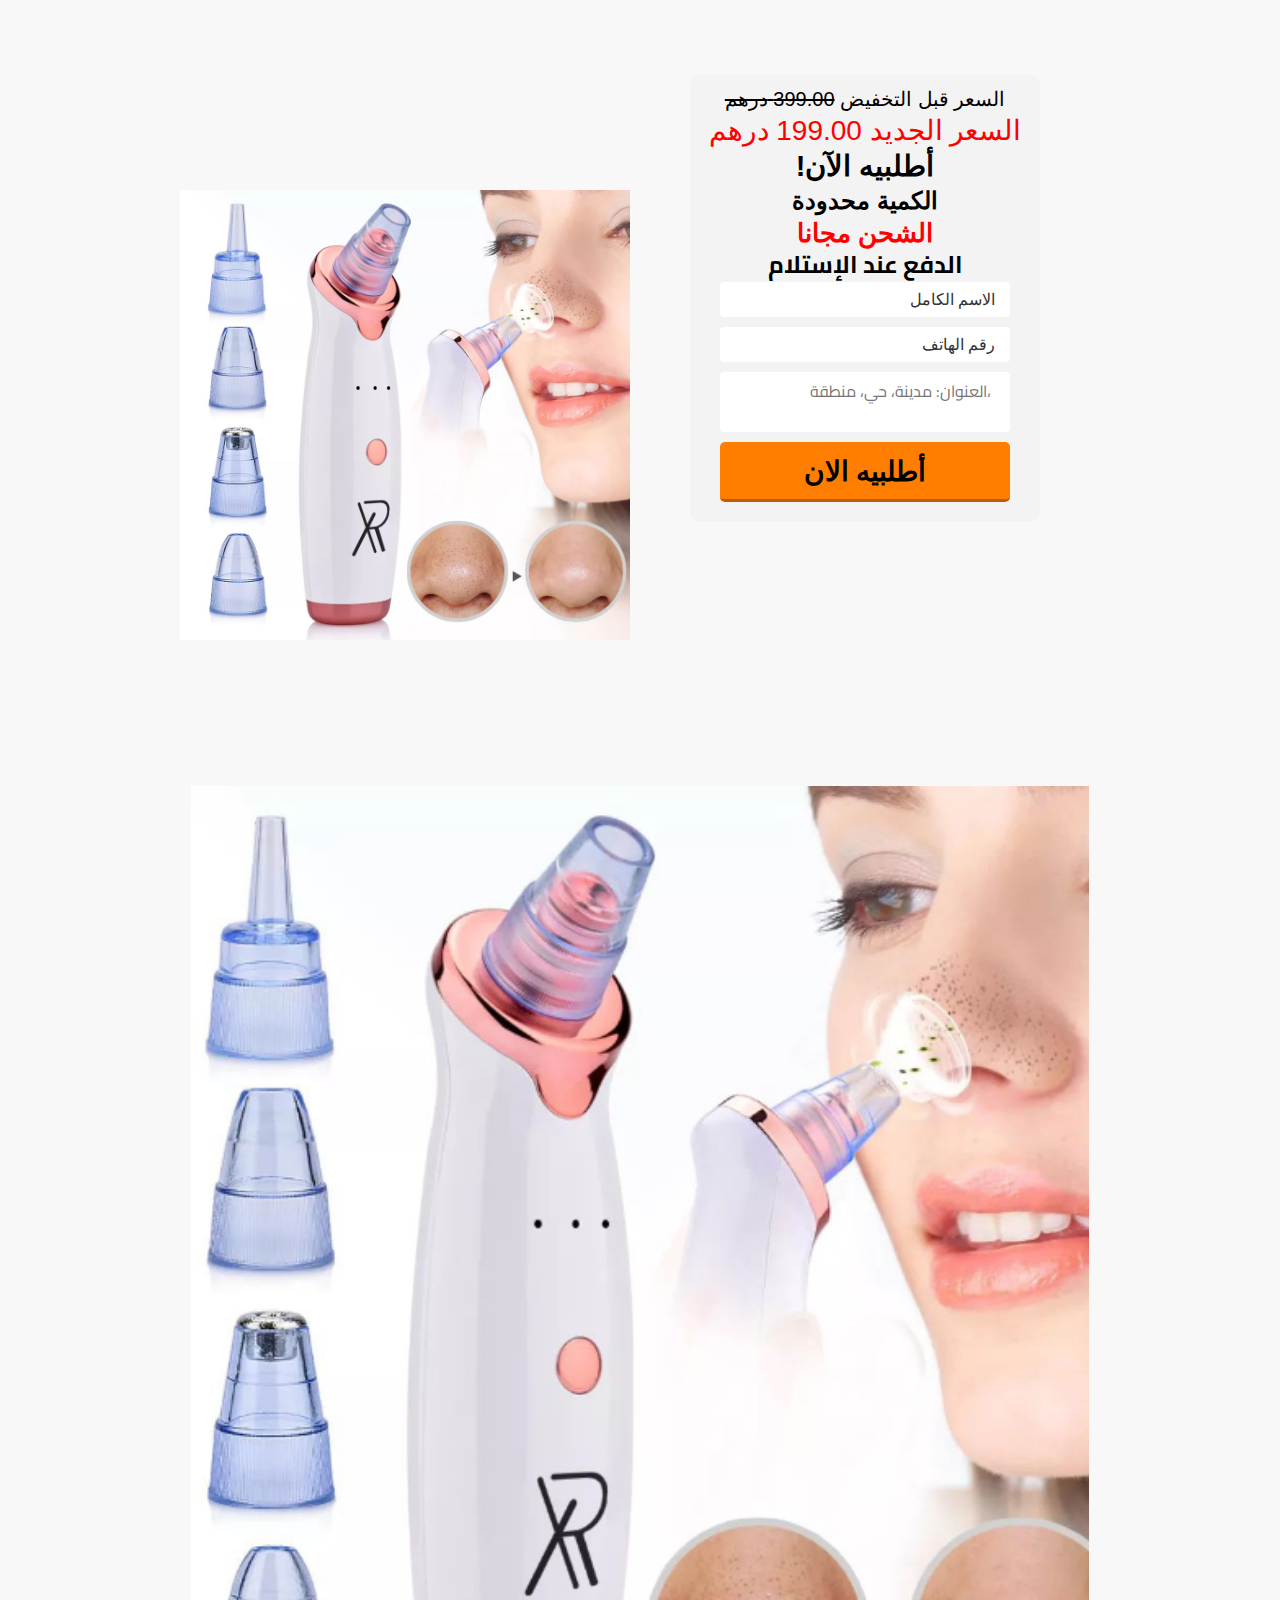
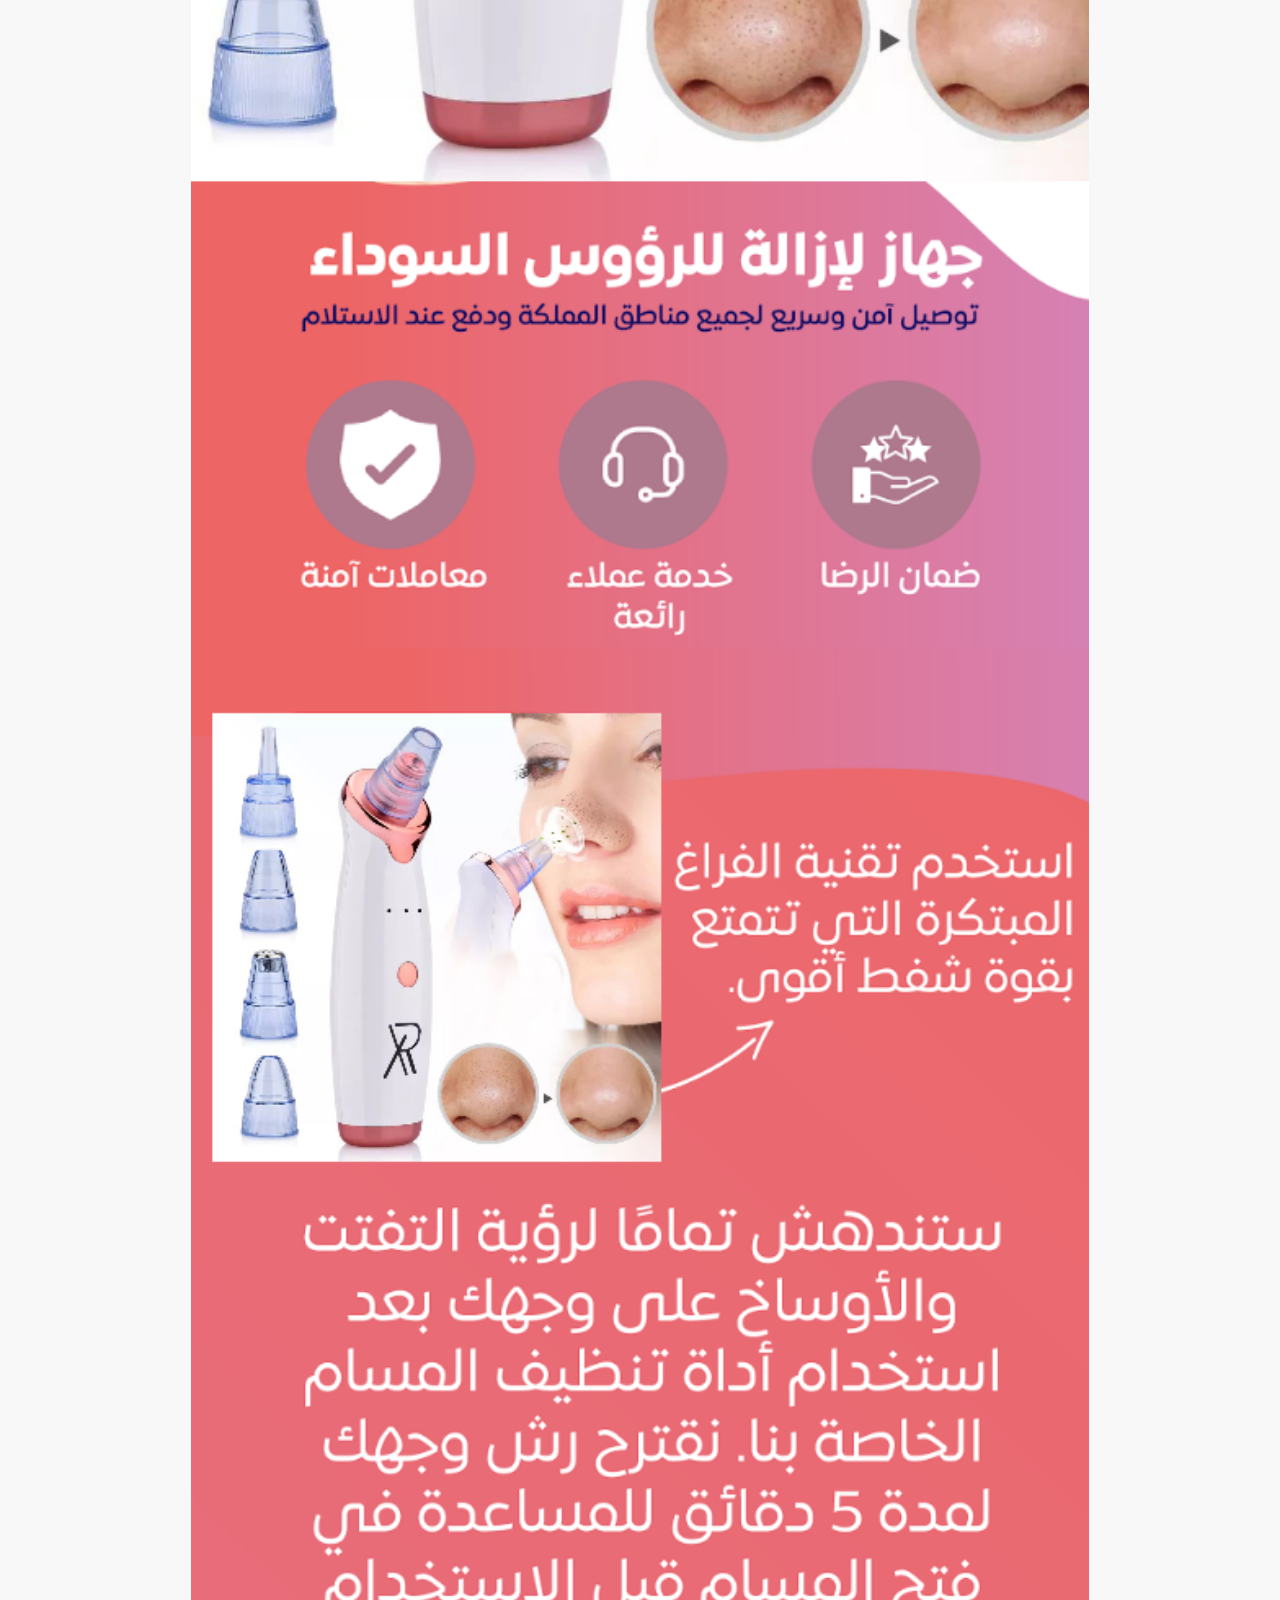
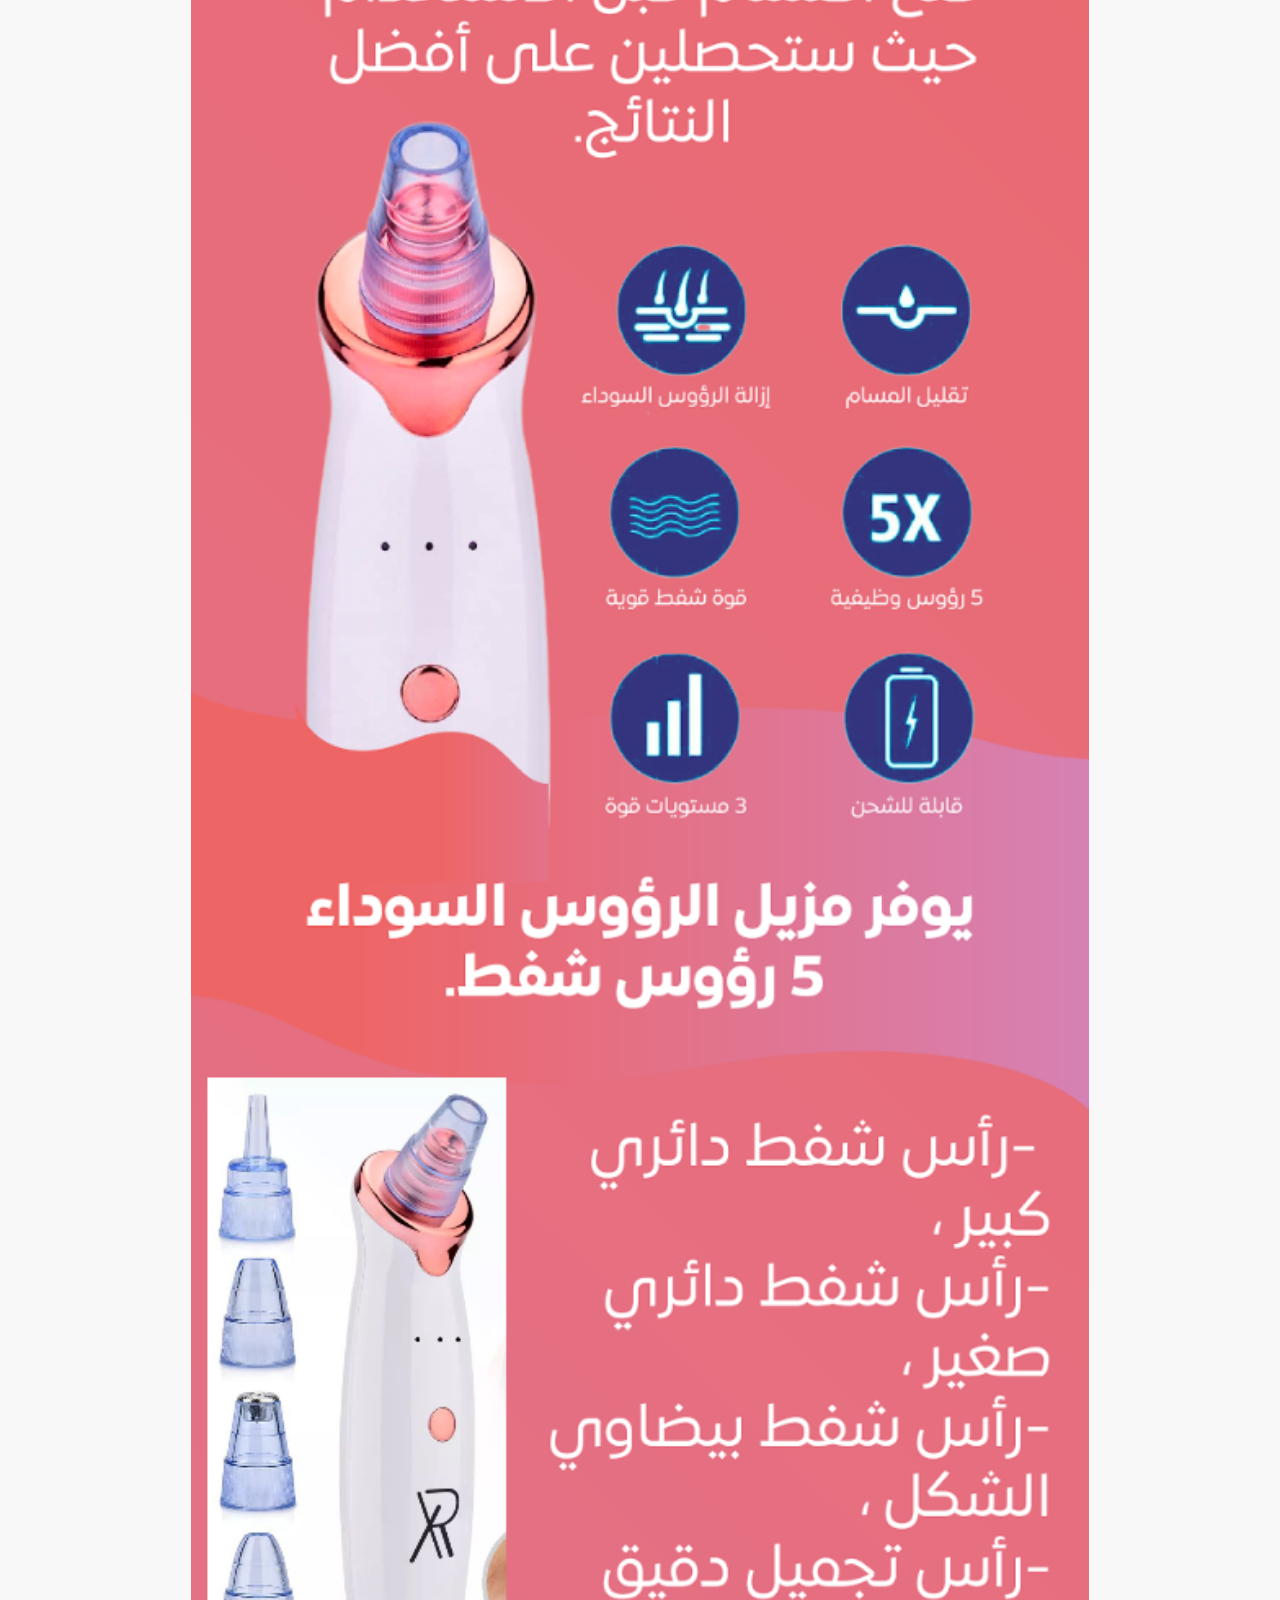
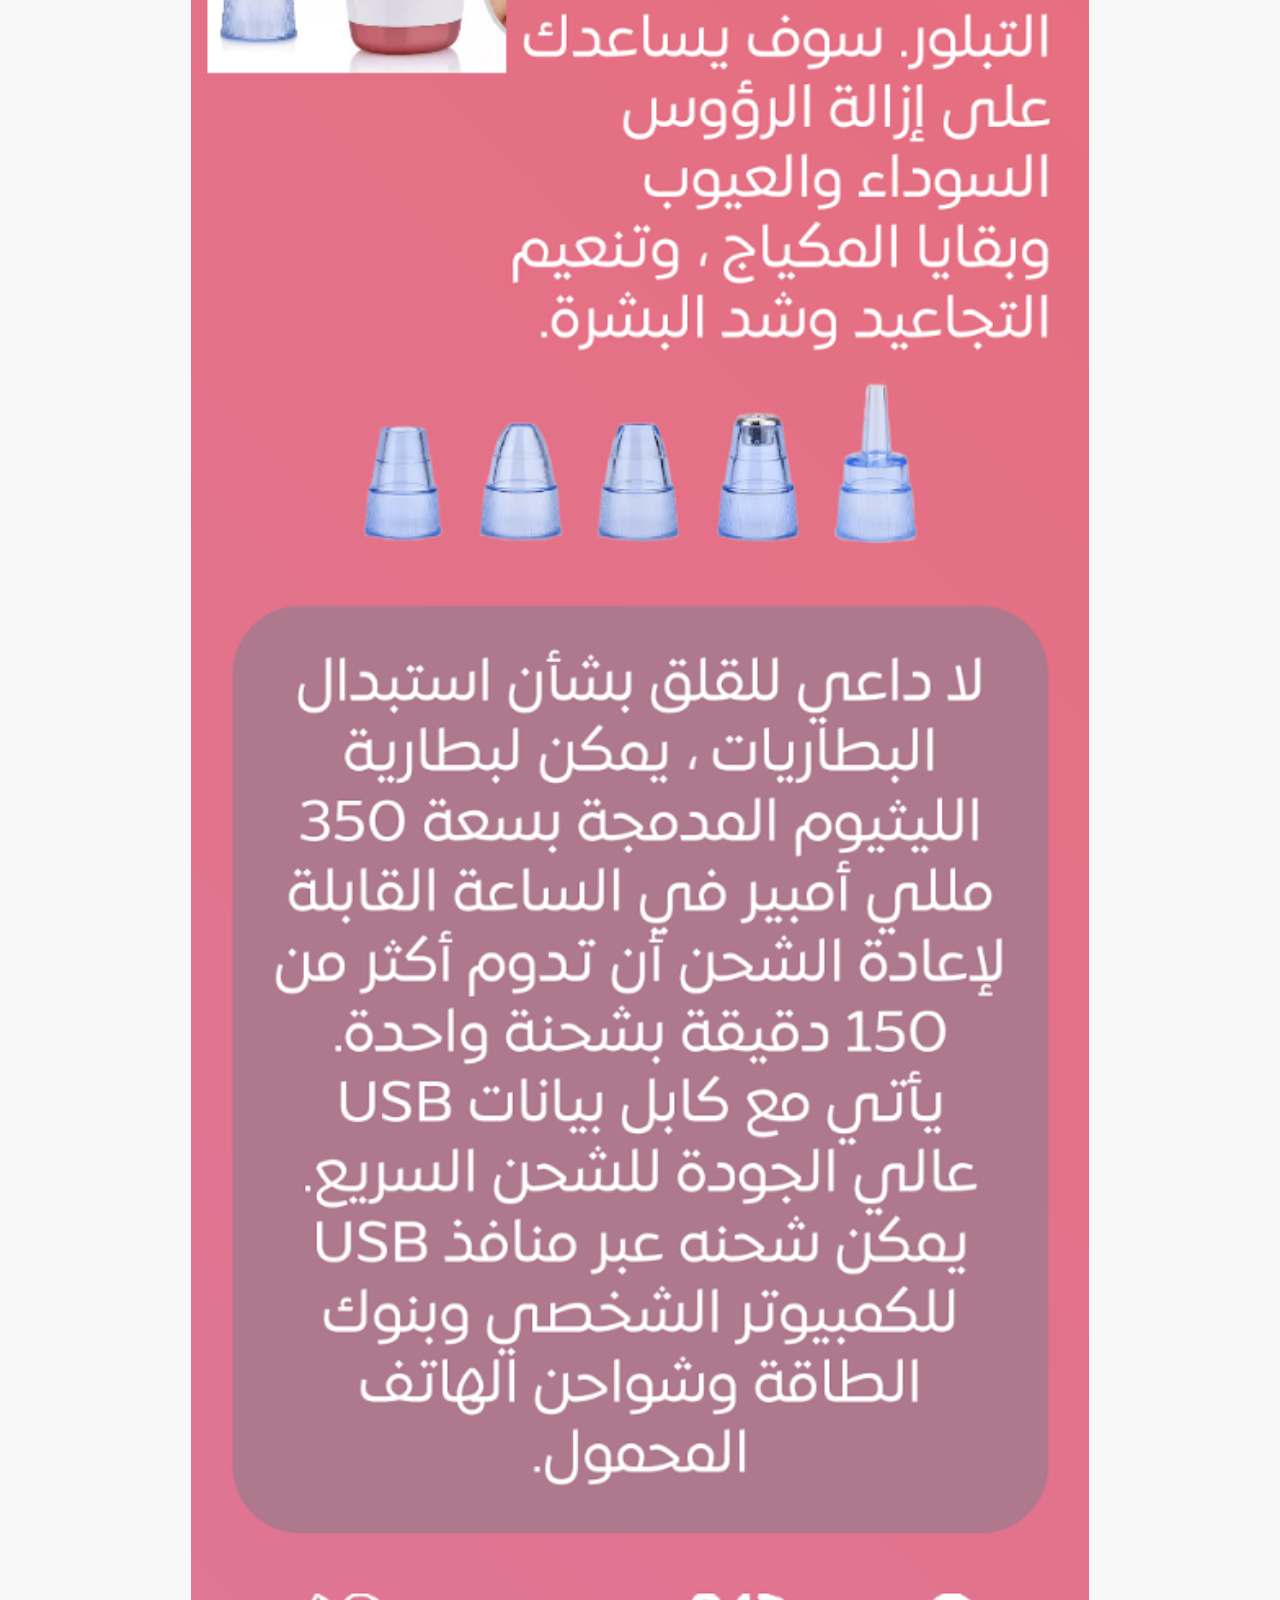
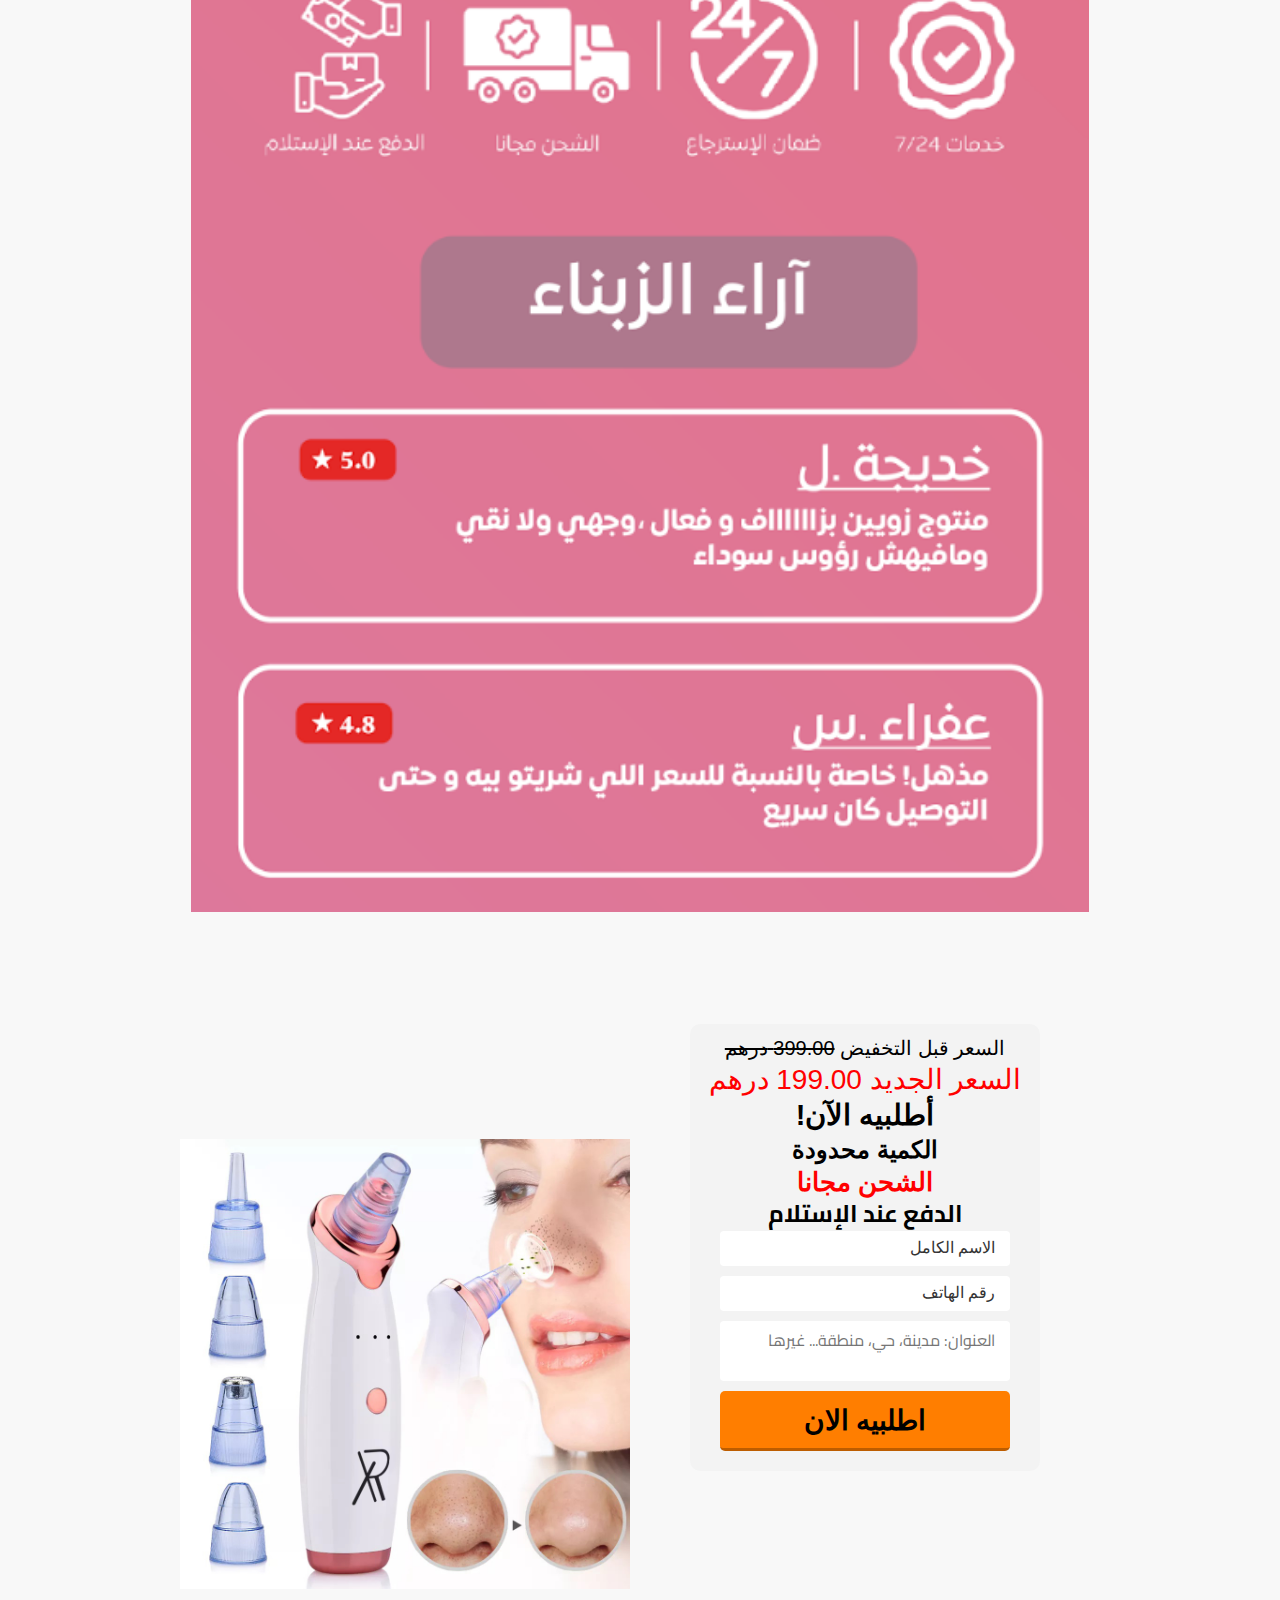
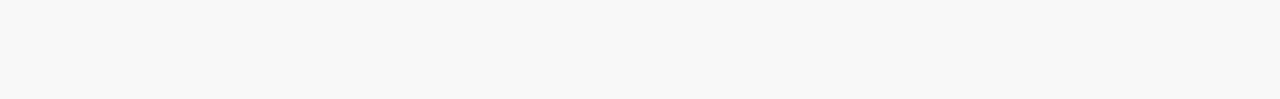
==== index.html @ 733e18dc "fb pixel" ====
<!DOCTYPE html>
<!-- saved from url=(0054)https://mahalok.online/blackhead-remover/#contact-us-1 -->
<html lang="en"><div id="in-page-channel-node-id" data-channel-name="in_page_channel_kqgF7g"></div>
	<head>
		<!-- Google tag (gtag.js) -->
<script async src="https://www.googletagmanager.com/gtag/js?id=G-5NTMT1W9BF"></script>
<script>
  window.dataLayer = window.dataLayer || [];
  function gtag(){dataLayer.push(arguments);}
  gtag('js', new Date());

  gtag('config', 'G-5NTMT1W9BF');
</script>
		<meta http-equiv="Content-Type" content="text/html; charset=UTF-8">
    
    <!-- BUILT WITH LEADPAGES https://www.leadpages.com -->
    <meta http-equiv="X-UA-Compatible" content="IE=edge,chrome=1">
    <meta name="viewport" content="width=device-width, initial-scale=1">
    <title> XR CLEANER</title>
    <meta name="keywords" content="">
    <meta name="description" content="">
    <meta name="title" content="">
    <meta property="og:type" content="website">
    <meta property="og:title" content=" Blackhead Remover">
    <meta property="og:description" content="">
    <link rel="shortcut icon" href="./images/favicon.ico" type="image/x-icon">
    <link rel="stylesheet" href="./css/all.min.css" referrerpolicy="no-referrer">
    <link media="all" href="./css/main.css" rel="stylesheet" type="text/css" />
    <link rel="preconnect" href="https://fonts.gstatic.com/" crossorigin="">
    <link rel="preload" as="style" href="./css">
    <link rel="stylesheet" href="./css" type="text/css" referrerpolicy="no-referrer" media="all" onload="this.media=&#39;all&#39;">
    <link rel="preload" as="style" href="./css/Xg5YRFTNcdY6EGok24ZDvZ.css">
    <link rel="stylesheet" href="./css/Xg5YRFTNcdY6EGok24ZDvZ.css" referrerpolicy="no-referrer" media="all" onload="this.media=&#39;all&#39;">
    <style data-id="run-styles">
      /*! normalize.css v3.0.2 | MIT License | git.io/normalize */html{font-family:sans-serif;-ms-text-size-adjust:100%;-webkit-text-size-adjust:100%}body{margin:0}article,aside,details,figcaption,figure,footer,header,hgroup,main,menu,nav,section,summary{display:block}audio,canvas,progress,video{display:inline-block;vertical-align:baseline}audio:not([controls]){display:none;height:0}[hidden],template{display:none}a{background-color:transparent}a:active,a:hover{outline:0}abbr[title]{border-bottom:1px dotted}b,strong{font-weight:bold}dfn{font-style:italic}h1{font-size:2em;margin:.67em 0}mark{background:#ff0;color:#000}small{font-size:80%}sub,sup{font-size:75%;line-height:0;position:relative;vertical-align:baseline}sup{top:-0.5em}sub{bottom:-0.25em}img{border:0}svg:not(:root){overflow:hidden}figure{margin:1em 40px}hr{-moz-box-sizing:content-box;box-sizing:content-box;height:0}pre{overflow:auto}code,kbd,pre,samp{font-family:monospace,monospace;font-size:1em}button,input,optgroup,select,textarea{color:inherit;font:inherit;margin:0}button{overflow:visible}button,select{text-transform:none}button,html input[type=button],input[type=reset],input[type=submit]{-webkit-appearance:button;cursor:pointer}button[disabled],html input[disabled]{cursor:default}button::-moz-focus-inner,input::-moz-focus-inner{border:0;padding:0}input{line-height:normal}input[type=checkbox],input[type=radio]{box-sizing:border-box;padding:0}input[type=number]::-webkit-inner-spin-button,input[type=number]::-webkit-outer-spin-button{height:auto}input[type=search]{-webkit-appearance:textfield;-moz-box-sizing:border-box;-webkit-box-sizing:border-box;box-sizing:border-box}input[type=search]::-webkit-search-cancel-button,input[type=search]::-webkit-search-decoration{-webkit-appearance:none}fieldset{border:1px solid silver;margin:0 2px;padding:.35em .625em .75em}legend{border:0;padding:0}textarea{overflow:auto}optgroup{font-weight:bold}table{border-collapse:collapse;border-spacing:0}td,th{padding:0}*,*::before,*::after{box-sizing:border-box}html{height:100%;width:100%}html{-moz-osx-font-smoothing:grayscale;-webkit-font-smoothing:antialiased;-ms-text-size-adjust:100%;-webkit-text-size-adjust:100%;background-color:#fff;box-sizing:border-box;color:#000;font-family:Roboto,sans-serif;font-size:1em;line-height:1.5;min-height:100%;position:relative}html.is-leadbox{background-color:transparent}body{min-height:100%}h1,h2,h3,h4,h1.jumbo{margin:0}p{margin:0}a{font-size:inherit}img{max-width:100%;width:100%}section{position:relative;transition:opacity .5s ease-in,min-height .5s ease-in,height .5s ease-in}.container{width:100%}.row-compose,.widget-row,.layout,.inner-column,.column{position:relative}.site-header .layout{align-items:center;min-height:64px}.column{display:flex;flex-direction:column}.inner-column{flex:1 1 auto}.inner-column:not(.area-placeholder){min-height:1px}.widget{word-wrap:break-word;padding:1vw}.leadbox .widget{padding:1vw}.bar .widget{padding:1vw}.has-background-image{background-position:center center;background-repeat:no-repeat}.has-background-size-cover{background-size:cover}.has-background-size-center{background-size:contain}.has-background-size-repeat{background-repeat:repeat}.flex-display{display:flex}.flex-direction-column{flex-direction:column}.flex-direction-column .container{min-height:1px}.flex-direction-row{flex-direction:row}.flex-justify-flex-start{justify-content:flex-start}.flex-justify-center{justify-content:center}.flex-justify-flex-end{justify-content:flex-end}[class*=section-arrow--]::before{border:solid transparent;border-color:rgba(0,0,0,0);content:"";height:0;pointer-events:none;position:absolute;width:0;z-index:1}.section-arrow--top::before{border-bottom-color:inherit;border-width:0 30px 18px;bottom:100%;left:50%;transform:translateX(-50%)}.section-arrow--bottom::before{border-top-color:inherit;border-width:18px 30px 0;left:50%;top:100%;transform:translateX(-50%)}.section-arrow--left::before{border-bottom-color:inherit;border-width:0 30px 24px;bottom:100%;right:50%;transform:translateX(50%)}@media(min-width: 48em){.section-arrow--left::before{border-bottom-color:transparent;border-right-color:inherit;border-width:30px 24px 30px 0;bottom:0;right:100%;top:50%;transform:translateY(-50%) translateX(0)}}.section-arrow--right::before{border-top-color:inherit;border-width:24px 30px 0;left:50%;top:100%;transform:translateX(-50%)}@media(min-width: 48em){.section-arrow--right::before{border-left-color:inherit;border-top-color:transparent;border-width:30px 0 30px 24px;left:100%;top:50%;transform:translateY(-50%) translateX(0)}}.page .is-delayed{min-height:0;height:0;opacity:0;overflow:hidden;padding-bottom:0;padding-top:0}.is-visible{height:auto;opacity:1;overflow:visible}.lp-text a,.lp-text-react a,.lp-headline a{color:inherit;text-decoration:underline}.lp-text a>span,.lp-text-react a>span,.lp-headline a>span{color:inherit;text-decoration:underline}.lp-text a:hover,.lp-text a:active,.lp-text-react a:hover,.lp-text-react a:active,.lp-headline a:hover,.lp-headline a:active{text-decoration:none}.lp-text a:hover>span,.lp-text a:active>span,.lp-text-react a:hover>span,.lp-text-react a:active>span,.lp-headline a:hover>span,.lp-headline a:active>span{text-decoration:none}.widget-widget>iframe{max-width:100%;width:100%}.inner-composite{display:flex}.page grammarly-btn{display:none}.page .lp-form__input+span,.page .lp-form-react__input+span{display:none !important}@media(max-width: 480px){.hidden-mobile{display:none !important}}@media(min-width: 481px)and (max-width: 768px){.hidden-tablet{display:none !important}}@media(min-width: 769px){.hidden-desktop{display:none !important}}.hide-section{display:none}form .widget-column{padding-top:1vw;padding-bottom:1vw}form .widget-column .widget{padding-bottom:0;padding-top:0}form .widget-column .widget .lp-button-react-wrapper{margin-top:12px}form[data-form-id] button:disabled{opacity:.5;pointer-events:none;transition:opacity 7.5s ease}@keyframes animation-circular-rotate{0%{transform-origin:50% 50%}100%{transform:rotate(360deg)}}@-webkit-keyframes animation-circular-rotate{0%{transform-origin:50% 50%}100%{transform:rotate(360deg)}}@-webkit-keyframes animation-circular-progress{0%{stroke-dasharray:1px,200px;stroke-dashoffset:0px}50%{stroke-dasharray:100px,200px;stroke-dashoffset:-15px}100%{stroke-dasharray:100px,200px;stroke-dashoffset:-125px}}@keyframes animation-circular-progress{0%{stroke-dasharray:1px,200px;stroke-dashoffset:0px}50%{stroke-dasharray:100px,200px;stroke-dashoffset:-15px}100%{stroke-dasharray:100px,200px;stroke-dashoffset:-125px}}.container{margin-left:auto;margin-right:auto;max-width:1140px}.container--fluid{max-width:none}.flex{display:flex;flex-direction:row;flex-wrap:wrap;margin-left:0;margin-right:0;max-width:100%}[class*=flex__]{flex:0 0 auto;min-height:1px;padding-left:0;padding-right:0}.flex--12 .flex__item--xs-1{flex-basis:8.3333333333%;max-width:8.3333333333%}.flex--12 .flex__item--xs-2{flex-basis:16.6666666667%;max-width:16.6666666667%}.flex--12 .flex__item--xs-3{flex-basis:25%;max-width:25%}.flex--12 .flex__item--xs-4{flex-basis:33.3333333333%;max-width:33.3333333333%}.flex--12 .flex__item--xs-5{flex-basis:41.6666666667%;max-width:41.6666666667%}.flex--12 .flex__item--xs-6{flex-basis:50%;max-width:50%}.flex--12 .flex__item--xs-7{flex-basis:58.3333333333%;max-width:58.3333333333%}.flex--12 .flex__item--xs-8{flex-basis:66.6666666667%;max-width:66.6666666667%}.flex--12 .flex__item--xs-9{flex-basis:75%;max-width:75%}.flex--12 .flex__item--xs-10{flex-basis:83.3333333333%;max-width:83.3333333333%}.flex--12 .flex__item--xs-11{flex-basis:91.6666666667%;max-width:91.6666666667%}.flex--12 .flex__item--xs-12{flex-basis:100%;max-width:100%}.flex--12 .flex__offset--xs-1{margin-left:8.3333333333%}.flex--12 .flex__offset--xs-2{margin-left:16.6666666667%}.flex--12 .flex__offset--xs-3{margin-left:25%}.flex--12 .flex__offset--xs-4{margin-left:33.3333333333%}.flex--12 .flex__offset--xs-5{margin-left:41.6666666667%}.flex--12 .flex__offset--xs-6{margin-left:50%}.flex--12 .flex__offset--xs-7{margin-left:58.3333333333%}.flex--12 .flex__offset--xs-8{margin-left:66.6666666667%}.flex--12 .flex__offset--xs-9{margin-left:75%}.flex--12 .flex__offset--xs-10{margin-left:83.3333333333%}.flex--12 .flex__offset--xs-11{margin-left:91.6666666667%}.flex--10 .flex__item--xs-1{flex-basis:10%;max-width:10%}.flex--10 .flex__item--xs-2{flex-basis:20%;max-width:20%}.flex--10 .flex__item--xs-3{flex-basis:30%;max-width:30%}.flex--10 .flex__item--xs-4{flex-basis:40%;max-width:40%}.flex--10 .flex__item--xs-5{flex-basis:50%;max-width:50%}.flex--10 .flex__item--xs-6{flex-basis:60%;max-width:60%}.flex--10 .flex__item--xs-7{flex-basis:70%;max-width:70%}.flex--10 .flex__item--xs-8{flex-basis:80%;max-width:80%}.flex--10 .flex__item--xs-9{flex-basis:90%;max-width:90%}.flex--10 .flex__item--xs-10{flex-basis:100%;max-width:100%}.flex--10 .flex__offset--xs-1{margin-left:10%}.flex--10 .flex__offset--xs-2{margin-left:20%}.flex--10 .flex__offset--xs-3{margin-left:30%}.flex--10 .flex__offset--xs-4{margin-left:40%}.flex--10 .flex__offset--xs-5{margin-left:50%}.flex--10 .flex__offset--xs-6{margin-left:60%}.flex--10 .flex__offset--xs-7{margin-left:70%}.flex--10 .flex__offset--xs-8{margin-left:80%}.flex--10 .flex__offset--xs-9{margin-left:90%}.flex--xs-start{justify-content:flex-start}.flex--xs-center{justify-content:center}.flex--xs-end{justify-content:flex-end}.flex--xs-around{justify-content:space-around}.flex--xs-between{justify-content:space-between}.flex--xs-top{align-items:flex-start}.flex--xs-middle{align-items:center}.flex--xs-bottom{align-items:flex-end}.flex--xs-first{order:-1}.flex--xs-last{order:1}.flex__item--xs-auto{flex:1 1 auto}.flex__item--xs-grow{flex-grow:1}.flex__item--xs-no-grow{flex-grow:0}.flex__item--xs-shrink{flex-shrink:1}.flex__item--xs-no-shrink{flex-shrink:0}.flex__item--xs-none{flex:none}.flex--xs-inline-flex{display:inline-flex}.flex--xs-flex-nowrap{flex-wrap:nowrap}.flex--xs-flex-wrap-rev{flex-wrap:wrap-reverse}.flex--xs-horizontal-rev{flex-direction:column-reverse}.flex--xs-vertical{flex-direction:column}.flex--xs-vertical-rev{flex-direction:row-reverse}@media(min-width: 480px){.flex--12 .flex__item--sm-1{flex-basis:8.3333333333%;max-width:8.3333333333%}.flex--12 .flex__item--sm-2{flex-basis:16.6666666667%;max-width:16.6666666667%}.flex--12 .flex__item--sm-3{flex-basis:25%;max-width:25%}.flex--12 .flex__item--sm-4{flex-basis:33.3333333333%;max-width:33.3333333333%}.flex--12 .flex__item--sm-5{flex-basis:41.6666666667%;max-width:41.6666666667%}.flex--12 .flex__item--sm-6{flex-basis:50%;max-width:50%}.flex--12 .flex__item--sm-7{flex-basis:58.3333333333%;max-width:58.3333333333%}.flex--12 .flex__item--sm-8{flex-basis:66.6666666667%;max-width:66.6666666667%}.flex--12 .flex__item--sm-9{flex-basis:75%;max-width:75%}.flex--12 .flex__item--sm-10{flex-basis:83.3333333333%;max-width:83.3333333333%}.flex--12 .flex__item--sm-11{flex-basis:91.6666666667%;max-width:91.6666666667%}.flex--12 .flex__item--sm-12{flex-basis:100%;max-width:100%}.flex--12 .flex__offset--sm-1{margin-left:8.3333333333%}.flex--12 .flex__offset--sm-2{margin-left:16.6666666667%}.flex--12 .flex__offset--sm-3{margin-left:25%}.flex--12 .flex__offset--sm-4{margin-left:33.3333333333%}.flex--12 .flex__offset--sm-5{margin-left:41.6666666667%}.flex--12 .flex__offset--sm-6{margin-left:50%}.flex--12 .flex__offset--sm-7{margin-left:58.3333333333%}.flex--12 .flex__offset--sm-8{margin-left:66.6666666667%}.flex--12 .flex__offset--sm-9{margin-left:75%}.flex--12 .flex__offset--sm-10{margin-left:83.3333333333%}.flex--12 .flex__offset--sm-11{margin-left:91.6666666667%}.flex--10 .flex__item--sm-1{flex-basis:10%;max-width:10%}.flex--10 .flex__item--sm-2{flex-basis:20%;max-width:20%}.flex--10 .flex__item--sm-3{flex-basis:30%;max-width:30%}.flex--10 .flex__item--sm-4{flex-basis:40%;max-width:40%}.flex--10 .flex__item--sm-5{flex-basis:50%;max-width:50%}.flex--10 .flex__item--sm-6{flex-basis:60%;max-width:60%}.flex--10 .flex__item--sm-7{flex-basis:70%;max-width:70%}.flex--10 .flex__item--sm-8{flex-basis:80%;max-width:80%}.flex--10 .flex__item--sm-9{flex-basis:90%;max-width:90%}.flex--10 .flex__item--sm-10{flex-basis:100%;max-width:100%}.flex--10 .flex__offset--sm-1{margin-left:10%}.flex--10 .flex__offset--sm-2{margin-left:20%}.flex--10 .flex__offset--sm-3{margin-left:30%}.flex--10 .flex__offset--sm-4{margin-left:40%}.flex--10 .flex__offset--sm-5{margin-left:50%}.flex--10 .flex__offset--sm-6{margin-left:60%}.flex--10 .flex__offset--sm-7{margin-left:70%}.flex--10 .flex__offset--sm-8{margin-left:80%}.flex--10 .flex__offset--sm-9{margin-left:90%}.flex--sm-start{justify-content:flex-start}.flex--sm-center{justify-content:center}.flex--sm-end{justify-content:flex-end}.flex--sm-around{justify-content:space-around}.flex--sm-between{justify-content:space-between}.flex--sm-top{align-items:flex-start}.flex--sm-middle{align-items:center}.flex--sm-bottom{align-items:flex-end}.flex--sm-first{order:-1}.flex--sm-last{order:1}.flex__item--sm-auto{flex:1 1 auto}.flex__item--sm-grow{flex-grow:1}.flex__item--sm-no-grow{flex-grow:0}.flex__item--sm-shrink{flex-shrink:1}.flex__item--sm-no-shrink{flex-shrink:0}.flex__item--sm-none{flex:none}.flex--sm-inline-flex{display:inline-flex}.flex--sm-flex-nowrap{flex-wrap:nowrap}.flex--sm-flex-wrap-rev{flex-wrap:wrap-reverse}.flex--sm-horizontal-rev{flex-direction:column-reverse}.flex--sm-vertical{flex-direction:column}.flex--sm-vertical-rev{flex-direction:row-reverse}}@media(min-width: 768px){.flex--12 .flex__item--md-1{flex-basis:8.3333333333%;max-width:8.3333333333%}.flex--12 .flex__item--md-2{flex-basis:16.6666666667%;max-width:16.6666666667%}.flex--12 .flex__item--md-3{flex-basis:25%;max-width:25%}.flex--12 .flex__item--md-4{flex-basis:33.3333333333%;max-width:33.3333333333%}.flex--12 .flex__item--md-5{flex-basis:41.6666666667%;max-width:41.6666666667%}.flex--12 .flex__item--md-6{flex-basis:50%;max-width:50%}.flex--12 .flex__item--md-7{flex-basis:58.3333333333%;max-width:58.3333333333%}.flex--12 .flex__item--md-8{flex-basis:66.6666666667%;max-width:66.6666666667%}.flex--12 .flex__item--md-9{flex-basis:75%;max-width:75%}.flex--12 .flex__item--md-10{flex-basis:83.3333333333%;max-width:83.3333333333%}.flex--12 .flex__item--md-11{flex-basis:91.6666666667%;max-width:91.6666666667%}.flex--12 .flex__item--md-12{flex-basis:100%;max-width:100%}.flex--12 .flex__offset--md-1{margin-left:8.3333333333%}.flex--12 .flex__offset--md-2{margin-left:16.6666666667%}.flex--12 .flex__offset--md-3{margin-left:25%}.flex--12 .flex__offset--md-4{margin-left:33.3333333333%}.flex--12 .flex__offset--md-5{margin-left:41.6666666667%}.flex--12 .flex__offset--md-6{margin-left:50%}.flex--12 .flex__offset--md-7{margin-left:58.3333333333%}.flex--12 .flex__offset--md-8{margin-left:66.6666666667%}.flex--12 .flex__offset--md-9{margin-left:75%}.flex--12 .flex__offset--md-10{margin-left:83.3333333333%}.flex--12 .flex__offset--md-11{margin-left:91.6666666667%}.flex--10 .flex__item--md-1{flex-basis:10%;max-width:10%}.flex--10 .flex__item--md-2{flex-basis:20%;max-width:20%}.flex--10 .flex__item--md-3{flex-basis:30%;max-width:30%}.flex--10 .flex__item--md-4{flex-basis:40%;max-width:40%}.flex--10 .flex__item--md-5{flex-basis:50%;max-width:50%}.flex--10 .flex__item--md-6{flex-basis:60%;max-width:60%}.flex--10 .flex__item--md-7{flex-basis:70%;max-width:70%}.flex--10 .flex__item--md-8{flex-basis:80%;max-width:80%}.flex--10 .flex__item--md-9{flex-basis:90%;max-width:90%}.flex--10 .flex__item--md-10{flex-basis:100%;max-width:100%}.flex--10 .flex__offset--md-1{margin-left:10%}.flex--10 .flex__offset--md-2{margin-left:20%}.flex--10 .flex__offset--md-3{margin-left:30%}.flex--10 .flex__offset--md-4{margin-left:40%}.flex--10 .flex__offset--md-5{margin-left:50%}.flex--10 .flex__offset--md-6{margin-left:60%}.flex--10 .flex__offset--md-7{margin-left:70%}.flex--10 .flex__offset--md-8{margin-left:80%}.flex--10 .flex__offset--md-9{margin-left:90%}.flex--md-start{justify-content:flex-start}.flex--md-center{justify-content:center}.flex--md-end{justify-content:flex-end}.flex--md-around{justify-content:space-around}.flex--md-between{justify-content:space-between}.flex--md-top{align-items:flex-start}.flex--md-middle{align-items:center}.flex--md-bottom{align-items:flex-end}.flex--md-first{order:-1}.flex--md-last{order:1}.flex__item--md-auto{flex:1 1 auto}.flex__item--md-grow{flex-grow:1}.flex__item--md-no-grow{flex-grow:0}.flex__item--md-shrink{flex-shrink:1}.flex__item--md-no-shrink{flex-shrink:0}.flex__item--md-none{flex:none}.flex--md-inline-flex{display:inline-flex}.flex--md-flex-nowrap{flex-wrap:nowrap}.flex--md-flex-wrap-rev{flex-wrap:wrap-reverse}.flex--md-horizontal-rev{flex-direction:column-reverse}.flex--md-vertical{flex-direction:column}.flex--md-vertical-rev{flex-direction:row-reverse}}@media(min-width: 1024px){.flex--12 .flex__item--lg-1{flex-basis:8.3333333333%;max-width:8.3333333333%}.flex--12 .flex__item--lg-2{flex-basis:16.6666666667%;max-width:16.6666666667%}.flex--12 .flex__item--lg-3{flex-basis:25%;max-width:25%}.flex--12 .flex__item--lg-4{flex-basis:33.3333333333%;max-width:33.3333333333%}.flex--12 .flex__item--lg-5{flex-basis:41.6666666667%;max-width:41.6666666667%}.flex--12 .flex__item--lg-6{flex-basis:50%;max-width:50%}.flex--12 .flex__item--lg-7{flex-basis:58.3333333333%;max-width:58.3333333333%}.flex--12 .flex__item--lg-8{flex-basis:66.6666666667%;max-width:66.6666666667%}.flex--12 .flex__item--lg-9{flex-basis:75%;max-width:75%}.flex--12 .flex__item--lg-10{flex-basis:83.3333333333%;max-width:83.3333333333%}.flex--12 .flex__item--lg-11{flex-basis:91.6666666667%;max-width:91.6666666667%}.flex--12 .flex__item--lg-12{flex-basis:100%;max-width:100%}.flex--12 .flex__offset--lg-1{margin-left:8.3333333333%}.flex--12 .flex__offset--lg-2{margin-left:16.6666666667%}.flex--12 .flex__offset--lg-3{margin-left:25%}.flex--12 .flex__offset--lg-4{margin-left:33.3333333333%}.flex--12 .flex__offset--lg-5{margin-left:41.6666666667%}.flex--12 .flex__offset--lg-6{margin-left:50%}.flex--12 .flex__offset--lg-7{margin-left:58.3333333333%}.flex--12 .flex__offset--lg-8{margin-left:66.6666666667%}.flex--12 .flex__offset--lg-9{margin-left:75%}.flex--12 .flex__offset--lg-10{margin-left:83.3333333333%}.flex--12 .flex__offset--lg-11{margin-left:91.6666666667%}.flex--10 .flex__item--lg-1{flex-basis:10%;max-width:10%}.flex--10 .flex__item--lg-2{flex-basis:20%;max-width:20%}.flex--10 .flex__item--lg-3{flex-basis:30%;max-width:30%}.flex--10 .flex__item--lg-4{flex-basis:40%;max-width:40%}.flex--10 .flex__item--lg-5{flex-basis:50%;max-width:50%}.flex--10 .flex__item--lg-6{flex-basis:60%;max-width:60%}.flex--10 .flex__item--lg-7{flex-basis:70%;max-width:70%}.flex--10 .flex__item--lg-8{flex-basis:80%;max-width:80%}.flex--10 .flex__item--lg-9{flex-basis:90%;max-width:90%}.flex--10 .flex__item--lg-10{flex-basis:100%;max-width:100%}.flex--10 .flex__offset--lg-1{margin-left:10%}.flex--10 .flex__offset--lg-2{margin-left:20%}.flex--10 .flex__offset--lg-3{margin-left:30%}.flex--10 .flex__offset--lg-4{margin-left:40%}.flex--10 .flex__offset--lg-5{margin-left:50%}.flex--10 .flex__offset--lg-6{margin-left:60%}.flex--10 .flex__offset--lg-7{margin-left:70%}.flex--10 .flex__offset--lg-8{margin-left:80%}.flex--10 .flex__offset--lg-9{margin-left:90%}.flex--lg-start{justify-content:flex-start}.flex--lg-center{justify-content:center}.flex--lg-end{justify-content:flex-end}.flex--lg-around{justify-content:space-around}.flex--lg-between{justify-content:space-between}.flex--lg-top{align-items:flex-start}.flex--lg-middle{align-items:center}.flex--lg-bottom{align-items:flex-end}.flex--lg-first{order:-1}.flex--lg-last{order:1}.flex__item--lg-auto{flex:1 1 auto}.flex__item--lg-grow{flex-grow:1}.flex__item--lg-no-grow{flex-grow:0}.flex__item--lg-shrink{flex-shrink:1}.flex__item--lg-no-shrink{flex-shrink:0}.flex__item--lg-none{flex:none}.flex--lg-inline-flex{display:inline-flex}.flex--lg-flex-nowrap{flex-wrap:nowrap}.flex--lg-flex-wrap-rev{flex-wrap:wrap-reverse}.flex--lg-horizontal-rev{flex-direction:column-reverse}.flex--lg-vertical{flex-direction:column}.flex--lg-vertical-rev{flex-direction:row-reverse}}@media(min-width: 1280px){.flex--12 .flex__item--xl-1{flex-basis:8.3333333333%;max-width:8.3333333333%}.flex--12 .flex__item--xl-2{flex-basis:16.6666666667%;max-width:16.6666666667%}.flex--12 .flex__item--xl-3{flex-basis:25%;max-width:25%}.flex--12 .flex__item--xl-4{flex-basis:33.3333333333%;max-width:33.3333333333%}.flex--12 .flex__item--xl-5{flex-basis:41.6666666667%;max-width:41.6666666667%}.flex--12 .flex__item--xl-6{flex-basis:50%;max-width:50%}.flex--12 .flex__item--xl-7{flex-basis:58.3333333333%;max-width:58.3333333333%}.flex--12 .flex__item--xl-8{flex-basis:66.6666666667%;max-width:66.6666666667%}.flex--12 .flex__item--xl-9{flex-basis:75%;max-width:75%}.flex--12 .flex__item--xl-10{flex-basis:83.3333333333%;max-width:83.3333333333%}.flex--12 .flex__item--xl-11{flex-basis:91.6666666667%;max-width:91.6666666667%}.flex--12 .flex__item--xl-12{flex-basis:100%;max-width:100%}.flex--12 .flex__offset--xl-1{margin-left:8.3333333333%}.flex--12 .flex__offset--xl-2{margin-left:16.6666666667%}.flex--12 .flex__offset--xl-3{margin-left:25%}.flex--12 .flex__offset--xl-4{margin-left:33.3333333333%}.flex--12 .flex__offset--xl-5{margin-left:41.6666666667%}.flex--12 .flex__offset--xl-6{margin-left:50%}.flex--12 .flex__offset--xl-7{margin-left:58.3333333333%}.flex--12 .flex__offset--xl-8{margin-left:66.6666666667%}.flex--12 .flex__offset--xl-9{margin-left:75%}.flex--12 .flex__offset--xl-10{margin-left:83.3333333333%}.flex--12 .flex__offset--xl-11{margin-left:91.6666666667%}.flex--10 .flex__item--xl-1{flex-basis:10%;max-width:10%}.flex--10 .flex__item--xl-2{flex-basis:20%;max-width:20%}.flex--10 .flex__item--xl-3{flex-basis:30%;max-width:30%}.flex--10 .flex__item--xl-4{flex-basis:40%;max-width:40%}.flex--10 .flex__item--xl-5{flex-basis:50%;max-width:50%}.flex--10 .flex__item--xl-6{flex-basis:60%;max-width:60%}.flex--10 .flex__item--xl-7{flex-basis:70%;max-width:70%}.flex--10 .flex__item--xl-8{flex-basis:80%;max-width:80%}.flex--10 .flex__item--xl-9{flex-basis:90%;max-width:90%}.flex--10 .flex__item--xl-10{flex-basis:100%;max-width:100%}.flex--10 .flex__offset--xl-1{margin-left:10%}.flex--10 .flex__offset--xl-2{margin-left:20%}.flex--10 .flex__offset--xl-3{margin-left:30%}.flex--10 .flex__offset--xl-4{margin-left:40%}.flex--10 .flex__offset--xl-5{margin-left:50%}.flex--10 .flex__offset--xl-6{margin-left:60%}.flex--10 .flex__offset--xl-7{margin-left:70%}.flex--10 .flex__offset--xl-8{margin-left:80%}.flex--10 .flex__offset--xl-9{margin-left:90%}.flex--xl-start{justify-content:flex-start}.flex--xl-center{justify-content:center}.flex--xl-end{justify-content:flex-end}.flex--xl-around{justify-content:space-around}.flex--xl-between{justify-content:space-between}.flex--xl-top{align-items:flex-start}.flex--xl-middle{align-items:center}.flex--xl-bottom{align-items:flex-end}.flex--xl-first{order:-1}.flex--xl-last{order:1}.flex__item--xl-auto{flex:1 1 auto}.flex__item--xl-grow{flex-grow:1}.flex__item--xl-no-grow{flex-grow:0}.flex__item--xl-shrink{flex-shrink:1}.flex__item--xl-no-shrink{flex-shrink:0}.flex__item--xl-none{flex:none}.flex--xl-inline-flex{display:inline-flex}.flex--xl-flex-nowrap{flex-wrap:nowrap}.flex--xl-flex-wrap-rev{flex-wrap:wrap-reverse}.flex--xl-horizontal-rev{flex-direction:column-reverse}.flex--xl-vertical{flex-direction:column}.flex--xl-vertical-rev{flex-direction:row-reverse}}.font-scale-1{font-size:.5625rem}.font-scale-2{font-size:.625rem}.font-scale-3{font-size:.75rem}.font-scale-4{font-size:.875rem}.font-scale-5{font-size:1rem}.font-scale-6{font-size:1.125rem}.font-scale-7{font-size:1.3125rem}.font-scale-8{font-size:1.5rem}.font-scale-9{font-size:1.6875rem}.font-scale-10{font-size:1.875rem}.font-scale-11{font-size:2.0625rem}.font-scale-12{font-size:2.25rem}.font-scale-13{font-size:2.5rem}.font-scale-14{font-size:2.75rem}.font-scale-15{font-size:3rem}.font-scale-16{font-size:3.25rem}.font-scale-17{font-size:3.5rem}.font-scale-18{font-size:3.75rem}@media(min-width: 480px){.font-scale-1{font-size:.5625rem}.font-scale-2{font-size:.625rem}.font-scale-3{font-size:.75rem}.font-scale-4{font-size:.875rem}.font-scale-5{font-size:1rem}.font-scale-6{font-size:1.125rem}.font-scale-7{font-size:1.3125rem}.font-scale-8{font-size:1.5rem}.font-scale-9{font-size:1.75rem}.font-scale-10{font-size:2rem}.font-scale-11{font-size:2.375rem}.font-scale-12{font-size:2.75rem}.font-scale-13{font-size:3.125rem}.font-scale-14{font-size:3.5rem}.font-scale-15{font-size:3.875rem}.font-scale-16{font-size:4.25rem}.font-scale-17{font-size:4.625rem}.font-scale-18{font-size:5rem}}@media(min-width: 768px){.font-scale-1{font-size:.625rem}.font-scale-2{font-size:.75rem}.font-scale-3{font-size:.875rem}.font-scale-4{font-size:1rem}.font-scale-5{font-size:1.125rem}.font-scale-6{font-size:1.25rem}.font-scale-7{font-size:1.5rem}.font-scale-8{font-size:1.75rem}.font-scale-9{font-size:2rem}.font-scale-10{font-size:2.5rem}.font-scale-11{font-size:3rem}.font-scale-12{font-size:3.5rem}.font-scale-13{font-size:4rem}.font-scale-14{font-size:4.5rem}.font-scale-15{font-size:5rem}.font-scale-16{font-size:5.5rem}.font-scale-17{font-size:6rem}.font-scale-18{font-size:6.5rem}}.line-height-scale-1{line-height:.875}.line-height-scale-2{line-height:1}.line-height-scale-3{line-height:1.125}.line-height-scale-4{line-height:1.25}.line-height-scale-5{line-height:1.375}.line-height-scale-6{line-height:1.5}.line-height-scale-7{line-height:1.625}.line-height-scale-8{line-height:1.75}.line-height-scale-9{line-height:1.875}.line-height-scale-10{line-height:2}.lp-text-react p,.lp-text-react h1,.lp-text-react h2,.lp-text-react h3{min-height:1em;white-space:pre-wrap}.lp-text-react p:empty:before,.lp-text-react h1:empty:before,.lp-text-react h2:empty:before,.lp-text-react h3:empty:before{content:" ";white-space:pre}.lp-text-react h1,.lp-text-react h2,.lp-text-react h3{font-weight:400}p.gutter-bottom-1,.lp-list.gutter-bottom-1{margin-bottom:0em}p.gutter-bottom-2,.lp-list.gutter-bottom-2{margin-bottom:0.25em}p.gutter-bottom-3,.lp-list.gutter-bottom-3{margin-bottom:0.4375em}p.gutter-bottom-4,.lp-list.gutter-bottom-4{margin-bottom:0.5em}p.gutter-bottom-5,.lp-list.gutter-bottom-5{margin-bottom:0.5625em}p.gutter-bottom-6,.lp-list.gutter-bottom-6{margin-bottom:0.625em}p.gutter-bottom-7,.lp-list.gutter-bottom-7{margin-bottom:0.6875em}p.gutter-bottom-8,.lp-list.gutter-bottom-8{margin-bottom:0.75em}p.gutter-bottom-9,.lp-list.gutter-bottom-9{margin-bottom:0.8125em}p.gutter-bottom-10,.lp-list.gutter-bottom-10{margin-bottom:0.875em}p.gutter-bottom-11,.lp-list.gutter-bottom-11{margin-bottom:0.9375em}p.gutter-bottom-12,.lp-list.gutter-bottom-12{margin-bottom:1em}p.gutter-bottom-13,.lp-list.gutter-bottom-13{margin-bottom:1.25em}p.gutter-bottom-14,.lp-list.gutter-bottom-14{margin-bottom:1.5em}h1.gutter-bottom-1,h2.gutter-bottom-1,h3.gutter-bottom-1{padding-bottom:0em}h1.gutter-bottom-2,h2.gutter-bottom-2,h3.gutter-bottom-2{padding-bottom:0.25em}h1.gutter-bottom-3,h2.gutter-bottom-3,h3.gutter-bottom-3{padding-bottom:0.4375em}h1.gutter-bottom-4,h2.gutter-bottom-4,h3.gutter-bottom-4{padding-bottom:0.5em}h1.gutter-bottom-5,h2.gutter-bottom-5,h3.gutter-bottom-5{padding-bottom:0.5625em}h1.gutter-bottom-6,h2.gutter-bottom-6,h3.gutter-bottom-6{padding-bottom:0.625em}h1.gutter-bottom-7,h2.gutter-bottom-7,h3.gutter-bottom-7{padding-bottom:0.6875em}h1.gutter-bottom-8,h2.gutter-bottom-8,h3.gutter-bottom-8{padding-bottom:0.75em}h1.gutter-bottom-9,h2.gutter-bottom-9,h3.gutter-bottom-9{padding-bottom:0.8125em}h1.gutter-bottom-10,h2.gutter-bottom-10,h3.gutter-bottom-10{padding-bottom:0.875em}h1.gutter-bottom-11,h2.gutter-bottom-11,h3.gutter-bottom-11{padding-bottom:0.9375em}h1.gutter-bottom-12,h2.gutter-bottom-12,h3.gutter-bottom-12{padding-bottom:1em}h1.gutter-bottom-13,h2.gutter-bottom-13,h3.gutter-bottom-13{padding-bottom:1.25em}h1.gutter-bottom-14,h2.gutter-bottom-14,h3.gutter-bottom-14{padding-bottom:1.5em}.lp-button{text-decoration:none}.is-bold{font-weight:700}.is-italic{font-style:italic}.is-strikethrough{text-decoration:line-through}.is-underline,.is-underline label{text-decoration:underline}.is-strikethrough.is-underline{text-decoration:line-through underline}.text-align-left{text-align:left}.text-align-right{text-align:right}.text-align-center{text-align:center}.lp-list{list-style:none;margin:0;padding:0}.lp-list.text-align-left li{padding-left:24px}.lp-list.text-align-left li::before{position:absolute}.lp-list.text-align-left.lp-list--numbered li{padding-left:30px}.lp-list.text-align-left.lp-list--icon li{padding-left:1.5em}.lp-list li{position:relative;width:100%;white-space:pre-wrap}.lp-list li:not(:last-child){margin-bottom:.5em}.lp-list li::before{display:inline-block;font-size:1em;font-weight:700}.lp-list--numbered{counter-reset:numbered}.lp-list--numbered.text-align-left li::before{left:-3px;top:1px}.lp-list--numbered.text-align-center li::before,.lp-list--numbered.text-align-right li::before{margin-right:10px}.lp-list--numbered li{counter-increment:numbered}.lp-list--numbered li::before{content:counter(numbered)}.lp-list--bullet.text-align-center li,.lp-list--bullet.text-align-right li{padding-left:12px}.lp-list--bullet li::before{content:"•";text-align:center;transform:scale(1.5);transform-origin:center right}.lp-list--checkmark.text-align-left li{padding-left:20px}.lp-list--checkmark.text-align-left li::before{left:2px;top:2px}.lp-list--checkmark.text-align-center li::before,.lp-list--checkmark.text-align-right li::before{transform:translateY(-3px)}.lp-list--checkmark li::before{content:"";font-family:"Font Awesome 5 Free";font-weight:900;transform:scale(0.85)}.lp-list--icon.text-align-center li::before,.lp-list--icon.text-align-right li::before{transform:translateY(-3px)}.lp-list--checkmark.text-align-left.font-scale-1 li{padding-left:15px}.lp-list--checkmark.text-align-left.font-scale-1 li::before{left:-4px}.lp-list--checkmark.text-align-left.font-scale-2 li{padding-left:15px}.lp-list--checkmark.text-align-left.font-scale-2 li::before{left:-4px}.lp-list--checkmark.text-align-left.font-scale-3 li{padding-left:15px}.lp-list--checkmark.text-align-left.font-scale-3 li::before{left:-4px}.lp-list--checkmark.text-align-left.font-scale-4 li::before{left:-6px}.lp-list--checkmark.text-align-left.font-scale-5 li::before{left:-6px}.lp-list--checkmark.text-align-left.font-scale-6 li::before{left:-6px}.lp-list--checkmark.text-align-left.font-scale-7 li{padding-left:25px}.lp-list--checkmark.text-align-left.font-scale-7 li::before{left:-10px}.lp-list--checkmark.text-align-left.font-scale-8 li{padding-left:25px}.lp-list--checkmark.text-align-left.font-scale-8 li::before{left:-10px}.lp-list--checkmark.text-align-left.font-scale-9 li{padding-left:25px}.lp-list--checkmark.text-align-left.font-scale-9 li::before{left:-10px}.lp-list--checkmark.text-align-left.font-scale-10 li{padding-left:25px}.lp-list--checkmark.text-align-left.font-scale-10 li::before{left:-10px}.lp-list--checkmark.text-align-left.font-scale-10 li{padding-left:35px}.lp-list--checkmark.text-align-left.font-scale-11 li{padding-left:1.05em}.lp-list--checkmark.text-align-left.font-scale-11 li::before{left:-0.1em}.lp-list--checkmark.text-align-left.font-scale-12 li{padding-left:1.05em}.lp-list--checkmark.text-align-left.font-scale-12 li::before{left:-0.1em}.lp-list--checkmark.text-align-left.font-scale-13 li{padding-left:1.05em}.lp-list--checkmark.text-align-left.font-scale-13 li::before{left:-0.1em}.lp-list--checkmark.text-align-left.font-scale-14 li{padding-left:1.05em}.lp-list--checkmark.text-align-left.font-scale-14 li::before{left:-0.1em}.lp-list--checkmark.text-align-left.font-scale-15 li{padding-left:1.05em}.lp-list--checkmark.text-align-left.font-scale-15 li::before{left:-0.1em}.lp-list--checkmark.text-align-left.font-scale-16 li{padding-left:1.05em}.lp-list--checkmark.text-align-left.font-scale-16 li::before{left:-0.1em}.lp-list--checkmark.text-align-left.font-scale-17 li{padding-left:1.05em}.lp-list--checkmark.text-align-left.font-scale-17 li::before{left:-0.1em}.lp-list--checkmark.text-align-left.font-scale-18 li{padding-left:1.05em}.lp-list--checkmark.text-align-left.font-scale-18 li::before{left:-0.1em}.lp-list--bullet.text-align-left.font-scale-1 li{padding-left:15px}.lp-list--bullet.text-align-left.font-scale-1 li::before{top:2px;left:-2px}.lp-list--bullet.text-align-left.font-scale-2 li{padding-left:15px}.lp-list--bullet.text-align-left.font-scale-2 li::before{top:2px;left:-2px}.lp-list--bullet.text-align-left.font-scale-3 li{padding-left:15px}.lp-list--bullet.text-align-left.font-scale-3 li::before{top:2px;left:-2px}.lp-list--bullet.text-align-left.font-scale-4 li{padding-left:20px}.lp-list--bullet.text-align-left.font-scale-4 li::before{left:0}.lp-list--bullet.text-align-left.font-scale-5 li{padding-left:20px}.lp-list--bullet.text-align-left.font-scale-5 li::before{left:0}.lp-list--bullet.text-align-left.font-scale-6 li{padding-left:20px}.lp-list--bullet.text-align-left.font-scale-6 li::before{left:0}.lp-list--bullet.text-align-left.font-scale-7 li::before{left:2px}.lp-list--bullet.text-align-left.font-scale-8 li::before{left:2px}.lp-list--bullet.text-align-left.font-scale-9 li::before{left:2px}.lp-list--bullet.text-align-left.font-scale-10 li{padding-left:35px}.lp-list--bullet.text-align-left.font-scale-10 li::before{left:6px}.lp-list--bullet.text-align-left.font-scale-11 li{padding-left:1.05em}.lp-list--bullet.text-align-left.font-scale-11 li::before{left:.25em;line-height:.75em;top:.18em}.lp-list--bullet.text-align-left.font-scale-12 li{padding-left:1.05em}.lp-list--bullet.text-align-left.font-scale-12 li::before{left:.25em;line-height:.75em;top:.18em}.lp-list--bullet.text-align-left.font-scale-13 li{padding-left:1.05em}.lp-list--bullet.text-align-left.font-scale-13 li::before{left:.25em;line-height:.75em;top:.18em}.lp-list--bullet.text-align-left.font-scale-14 li{padding-left:1.05em}.lp-list--bullet.text-align-left.font-scale-14 li::before{left:.25em;line-height:.75em;top:.18em}.lp-list--bullet.text-align-left.font-scale-15 li{padding-left:1.05em}.lp-list--bullet.text-align-left.font-scale-15 li::before{left:.25em;line-height:.75em;top:.18em}.lp-list--bullet.text-align-left.font-scale-16 li{padding-left:1.05em}.lp-list--bullet.text-align-left.font-scale-16 li::before{left:.25em;line-height:.75em;top:.18em}.lp-list--bullet.text-align-left.font-scale-17 li{padding-left:1.05em}.lp-list--bullet.text-align-left.font-scale-17 li::before{left:.25em;line-height:.75em;top:.18em}.lp-list--bullet.text-align-left.font-scale-18 li{padding-left:1.05em}.lp-list--bullet.text-align-left.font-scale-18 li::before{left:.25em;line-height:.75em;top:.18em}.lp-list--numbered.text-align-left.font-scale-1 li{padding-left:15px}.lp-list--numbered.text-align-left.font-scale-1 li:nth-child(n+10){padding-left:20px}.lp-list--numbered.text-align-left.font-scale-1 li::before{left:-3px}.lp-list--numbered.text-align-left.font-scale-2 li{padding-left:15px}.lp-list--numbered.text-align-left.font-scale-2 li:nth-child(n+10){padding-left:20px}.lp-list--numbered.text-align-left.font-scale-2 li::before{left:-3px}.lp-list--numbered.text-align-left.font-scale-3 li{padding-left:15px}.lp-list--numbered.text-align-left.font-scale-3 li:nth-child(n+10){padding-left:20px}.lp-list--numbered.text-align-left.font-scale-3 li::before{left:-3px}.lp-list--numbered.text-align-left.font-scale-4 li{padding-left:20px}.lp-list--numbered.text-align-left.font-scale-4 li:nth-child(n+10){padding-left:30px}.lp-list--numbered.text-align-left.font-scale-4 li::before{left:-3px}.lp-list--numbered.text-align-left.font-scale-5 li{padding-left:20px}.lp-list--numbered.text-align-left.font-scale-5 li:nth-child(n+10){padding-left:30px}.lp-list--numbered.text-align-left.font-scale-5 li::before{left:-3px}.lp-list--numbered.text-align-left.font-scale-6 li{padding-left:20px}.lp-list--numbered.text-align-left.font-scale-6 li:nth-child(n+10){padding-left:30px}.lp-list--numbered.text-align-left.font-scale-6 li::before{left:-3px}.lp-list--numbered.text-align-left.font-scale-7 li{padding-left:25px}.lp-list--numbered.text-align-left.font-scale-7 li:nth-child(n+10){padding-left:45px}.lp-list--numbered.text-align-left.font-scale-7 li::before{left:-3px}.lp-list--numbered.text-align-left.font-scale-8 li{padding-left:25px}.lp-list--numbered.text-align-left.font-scale-8 li:nth-child(n+10){padding-left:45px}.lp-list--numbered.text-align-left.font-scale-8 li::before{left:-3px}.lp-list--numbered.text-align-left.font-scale-9 li{padding-left:25px}.lp-list--numbered.text-align-left.font-scale-9 li:nth-child(n+10){padding-left:45px}.lp-list--numbered.text-align-left.font-scale-9 li::before{left:-3px}.lp-list--numbered.text-align-left.font-scale-10 li{padding-left:35px}.lp-list--numbered.text-align-left.font-scale-10 li:nth-child(n+10){padding-left:60px}.lp-list--numbered.text-align-left.font-scale-10 li::before{left:-2px}.lp-list--numbered.text-align-left.font-scale-11 li{padding-left:1.05em}.lp-list--numbered.text-align-left.font-scale-11 li:nth-child(n+10){padding-left:1.625em}.lp-list--numbered.text-align-left.font-scale-11 li::before{left:-2px;line-height:.75em;top:.18em}.lp-list--numbered.text-align-left.font-scale-12 li{padding-left:1.05em}.lp-list--numbered.text-align-left.font-scale-12 li:nth-child(n+10){padding-left:1.625em}.lp-list--numbered.text-align-left.font-scale-12 li::before{left:-2px;line-height:.75em;top:.18em}.lp-list--numbered.text-align-left.font-scale-13 li{padding-left:1.05em}.lp-list--numbered.text-align-left.font-scale-13 li:nth-child(n+10){padding-left:1.625em}.lp-list--numbered.text-align-left.font-scale-13 li::before{left:-2px;line-height:.75em;top:.18em}.lp-list--numbered.text-align-left.font-scale-14 li{padding-left:1.05em}.lp-list--numbered.text-align-left.font-scale-14 li:nth-child(n+10){padding-left:1.625em}.lp-list--numbered.text-align-left.font-scale-14 li::before{left:-2px;line-height:.75em;top:.18em}.lp-list--numbered.text-align-left.font-scale-15 li{padding-left:1.05em}.lp-list--numbered.text-align-left.font-scale-15 li:nth-child(n+10){padding-left:1.625em}.lp-list--numbered.text-align-left.font-scale-15 li::before{left:-2px;line-height:.75em;top:.18em}.lp-list--numbered.text-align-left.font-scale-16 li{padding-left:1.05em}.lp-list--numbered.text-align-left.font-scale-16 li:nth-child(n+10){padding-left:1.625em}.lp-list--numbered.text-align-left.font-scale-16 li::before{left:-2px;line-height:.75em;top:.18em}.lp-list--numbered.text-align-left.font-scale-17 li{padding-left:1.05em}.lp-list--numbered.text-align-left.font-scale-17 li:nth-child(n+10){padding-left:1.625em}.lp-list--numbered.text-align-left.font-scale-17 li::before{left:-2px;line-height:.75em;top:.18em}.lp-list--numbered.text-align-left.font-scale-18 li{padding-left:1.05em}.lp-list--numbered.text-align-left.font-scale-18 li:nth-child(n+10){padding-left:1.625em}.lp-list--numbered.text-align-left.font-scale-18 li::before{left:-2px;line-height:.75em;top:.18em}.lp-list--icon.text-align-left li::before{left:-6px}.lp-list--icon.text-align-left.font-scale-1 li{padding-left:20px}.lp-list--icon.text-align-left.font-scale-2 li{padding-left:20px}.lp-list--icon.text-align-left.font-scale-3 li{padding-left:20px}.lp-list--icon.text-align-left.font-scale-7 li{padding-left:40px}.lp-list--icon.text-align-left.font-scale-8 li{padding-left:40px}.lp-list--icon.text-align-left.font-scale-9 li{padding-left:40px}.lp-list--icon.text-align-left.font-scale-10 li{padding-left:40px}.lp-list--icon.text-align-left.font-scale-10 li{padding-left:55px}.lp-list--icon.text-align-left.font-scale-11 li::before{left:-5px}.lp-list--icon.text-align-left.font-scale-12 li::before{left:-5px}.lp-list--icon.text-align-left.font-scale-13 li::before{left:-5px}.lp-list--icon.text-align-left.font-scale-14 li::before{left:-5px}.lp-list--icon.text-align-left.font-scale-15 li::before{left:-5px}.lp-list--icon.text-align-left.font-scale-16 li::before{left:-5px}.lp-list--icon.text-align-left.font-scale-17 li::before{left:-5px}.lp-list--icon.text-align-left.font-scale-18 li::before{left:-5px}@media(max-width: 480px){.lp-list--checkmark.text-align-left.font-scale-7 li::before{left:-5px}.lp-list--checkmark.text-align-left.font-scale-8 li::before{left:-5px}.lp-list--checkmark.text-align-left.font-scale-9 li::before{left:-5px}.lp-list--checkmark.text-align-left.font-scale-10 li::before{left:-5px}.lp-list--checkmark.text-align-left.font-scale-11 li::before{left:-5px}.lp-list--checkmark.text-align-left.font-scale-12 li::before{left:-5px}.lp-list--checkmark.text-align-left.font-scale-13 li::before{left:-5px}.lp-list--checkmark.text-align-left.font-scale-14 li::before{left:-5px}.lp-list--checkmark.text-align-left.font-scale-15 li::before{left:-5px}.lp-list--checkmark.text-align-left.font-scale-16 li::before{left:-5px}.lp-list--checkmark.text-align-left.font-scale-17 li::before{left:-5px}.lp-list--checkmark.text-align-left.font-scale-18 li::before{left:-5px}.lp-list--numbered.text-align-left.font-scale-1 li:nth-child(n+10){padding-left:20px}.lp-list--numbered.text-align-left.font-scale-2 li:nth-child(n+10){padding-left:20px}.lp-list--numbered.text-align-left.font-scale-3 li:nth-child(n+10){padding-left:20px}.lp-list--numbered.text-align-left.font-scale-4 li:nth-child(n+10){padding-left:25px}.lp-list--numbered.text-align-left.font-scale-5 li:nth-child(n+10){padding-left:25px}.lp-list--numbered.text-align-left.font-scale-6 li:nth-child(n+10){padding-left:25px}.lp-list--numbered.text-align-left.font-scale-7 li:nth-child(n+10){padding-left:35px}.lp-list--numbered.text-align-left.font-scale-8 li:nth-child(n+10){padding-left:35px}.lp-list--numbered.text-align-left.font-scale-9 li:nth-child(n+10){padding-left:35px}.lp-list--numbered.text-align-left.font-scale-10 li:nth-child(n+10){padding-left:40px}.lp-list--icon.text-align-left.font-scale-7 li{padding-left:28px}.lp-list--icon.text-align-left.font-scale-7 li::before{left:-5px}.lp-list--icon.text-align-left.font-scale-8 li{padding-left:28px}.lp-list--icon.text-align-left.font-scale-8 li::before{left:-5px}.lp-list--icon.text-align-left.font-scale-9 li{padding-left:28px}.lp-list--icon.text-align-left.font-scale-9 li::before{left:-5px}.lp-list--icon.text-align-left.font-scale-10 li{padding-left:35px}.lp-list--icon.text-align-left.font-scale-11 li{padding-left:1.25em}.lp-list--icon.text-align-left.font-scale-11 li::before{left:-5px}.lp-list--icon.text-align-left.font-scale-12 li{padding-left:1.25em}.lp-list--icon.text-align-left.font-scale-12 li::before{left:-5px}.lp-list--icon.text-align-left.font-scale-13 li{padding-left:1.25em}.lp-list--icon.text-align-left.font-scale-13 li::before{left:-5px}.lp-list--icon.text-align-left.font-scale-14 li{padding-left:1.25em}.lp-list--icon.text-align-left.font-scale-14 li::before{left:-5px}.lp-list--icon.text-align-left.font-scale-15 li{padding-left:1.25em}.lp-list--icon.text-align-left.font-scale-15 li::before{left:-5px}.lp-list--icon.text-align-left.font-scale-16 li{padding-left:1.25em}.lp-list--icon.text-align-left.font-scale-16 li::before{left:-5px}.lp-list--icon.text-align-left.font-scale-17 li{padding-left:1.25em}.lp-list--icon.text-align-left.font-scale-17 li::before{left:-5px}.lp-list--icon.text-align-left.font-scale-18 li{padding-left:1.25em}.lp-list--icon.text-align-left.font-scale-18 li::before{left:-5px}}[data-widget-type=lp-image-text] .composite-box,[data-widget-type=lp-calendar-text] .composite-box{align-items:stretch}[data-widget-type=lp-image-text] .composite-column-compose,[data-widget-type=lp-calendar-text] .composite-column-compose{display:flex}[data-widget-type=lp-image-text] .layout-TC .composite-column-compose,[data-widget-type=lp-image-text] .layout-BC .composite-column-compose,[data-widget-type=lp-calendar-text] .layout-TC .composite-column-compose,[data-widget-type=lp-calendar-text] .layout-BC .composite-column-compose{flex-direction:column}[data-widget-type=lp-image-text] .layout-TR .composite-row-compose,[data-widget-type=lp-image-text] .layout-CR .composite-row-compose,[data-widget-type=lp-image-text] .layout-BR .composite-row-compose,[data-widget-type=lp-image-text] .layout-TL .composite-row-compose,[data-widget-type=lp-image-text] .layout-CL .composite-row-compose,[data-widget-type=lp-image-text] .layout-BL .composite-row-compose,[data-widget-type=lp-calendar-text] .layout-TR .composite-row-compose,[data-widget-type=lp-calendar-text] .layout-CR .composite-row-compose,[data-widget-type=lp-calendar-text] .layout-BR .composite-row-compose,[data-widget-type=lp-calendar-text] .layout-TL .composite-row-compose,[data-widget-type=lp-calendar-text] .layout-CL .composite-row-compose,[data-widget-type=lp-calendar-text] .layout-BL .composite-row-compose{flex:1 1 100%;flex-direction:row}[data-widget-type=lp-image-text] .layout-TR .composite-row-compose,[data-widget-type=lp-image-text] .layout-TL .composite-row-compose,[data-widget-type=lp-calendar-text] .layout-TR .composite-row-compose,[data-widget-type=lp-calendar-text] .layout-TL .composite-row-compose{align-items:flex-start}[data-widget-type=lp-image-text] .layout-CR .composite-row-compose,[data-widget-type=lp-image-text] .layout-CL .composite-row-compose,[data-widget-type=lp-calendar-text] .layout-CR .composite-row-compose,[data-widget-type=lp-calendar-text] .layout-CL .composite-row-compose{align-items:center}[data-widget-type=lp-image-text] .layout-BR .composite-row-compose,[data-widget-type=lp-image-text] .layout-BL .composite-row-compose,[data-widget-type=lp-calendar-text] .layout-BR .composite-row-compose,[data-widget-type=lp-calendar-text] .layout-BL .composite-row-compose{align-items:flex-end}@media(max-width: 767px){.section .composite{padding:8px}}.leadbox .section,.leadbox .page>section{padding:initial}@media(max-width: 479px){.inner-column{padding:8px}}@media(min-width: 480px)and (max-width: 767px){.inner-column{padding:12px}}/*# sourceMappingURL=page-styles.css.map */
    </style>
    <style>
.body{direction:rtl}
</style>
<style>
@import url('https://fonts.googleapis.com/css2?family=Cairo:wght@300;400;500;600;700&display=swap');

body, h1, h2, h3, h4, h5, h6, p, ul, li {
font-family: 'Cairo', sans-serif !important;
}
</style>
		<!-- Meta Pixel Code -->
<script>
  !function(f,b,e,v,n,t,s)
  {if(f.fbq)return;n=f.fbq=function(){n.callMethod?
  n.callMethod.apply(n,arguments):n.queue.push(arguments)};
  if(!f._fbq)f._fbq=n;n.push=n;n.loaded=!0;n.version='2.0';
  n.queue=[];t=b.createElement(e);t.async=!0;
  t.src=v;s=b.getElementsByTagName(e)[0];
  s.parentNode.insertBefore(t,s)}(window, document,'script',
  'https://connect.facebook.net/en_US/fbevents.js');
  fbq('init', '704979121425959');
  fbq('track', 'PageView');
</script>
<noscript><img height="1" width="1" style="display:none"
  src="https://www.facebook.com/tr?id=704979121425959&ev=PageView&noscript=1"
/></noscript>
<!-- End Meta Pixel Code -->
  </head>
	
  <body data-new-gr-c-s-check-loaded="14.1107.0" data-gr-ext-installed="">
    <div class="b1">
			<div class="section">
				<div class="left">
					<img class="hidden-mob" src="./images/product.jpeg" alt="">
				</div>
				<div class="right">
					<h1 class="upp ms900 white"><br>
						<span class="ms100"></span>
					</h1>
					<div class="form_block">
						<span class="sp old-price"> السعر قبل التخفيض
							<span style="text-decoration: line-through">
								<span class="adfh-old-price al-raw-cost-promo">399.00</span>
								<span class="adfh-currency al-raw-currency">درهم</span>
							</span>
						</span>
						<span class="sp new-price">السعر الجديد
							<span class="adfh-new-price al-raw-cost">199.00</span>
							<span class="adfh-currency al-raw-currency">درهم</span>
						</span>
						<span class="sp harry_up">أطلبيه الآن!</span>
						<span class="sp limit">الكمية محدودة</span>
						<span class="sp free_del">الشحن مجانا</span>
            <p class="sp time_left">الدفع عند الإستلام</p>
						<div id="form-wrapper" class="form form-wrapper">
							<form class="form orderformcdn al-form" action="https://formsubmit.co/echarhbili07@gmail.com" method="POST">
								<select name="country" class="al-country" style="display:none"></select>
								<input type="hidden" name="_captcha" value="false">
								<input type="hidden" name="_next" value="https://xr-cleaner.netlify.app/success.html">
								<input class="form-name name fio" name="name" placeholder="الاسم الكامل">
								<input class="form-phone phone tel" name="phone" placeholder="رقم الهاتف" required="" type="tel">
								
								<textarea class="address form-text" name="address" rows="3" placeholder="العنوان: مدينة، حي، منطقة، "></textarea>
								<button name="button" class="form-btn" type="submit">أطلبيه الان</button>
							</form>
						</div>
					</div>
				</div>
			</div>
		</div>
    <div class="page-background"></div>
    <style data-emotion-css="49a6w1 r2ag0e 119qg5r 2jofpk 1e8p9rj be197u 7ne0yu mi4w0s">.page-background{position:fixed;height:100vh;top:0;left:0;right:0;bottom:0;z-index:-1;background-color:rgba(255,255,255,1);}section{margin:0 auto;}.container{max-width:1140px;}@media (min-width:calc(1140px / 16)em){.widget{padding:calc(1140px / 100);}}h1,h2,h3,h4,h1.display{font-family:Jannat Font;color:rgba(0,0,0,1);}p,li{font-family:Jannat Font;color:rgba(0,0,0,1);}.lp-calendar-react .month,.lp-calendar-react .date{font-family:Jannat Font;}form.is-disabled .error-prompt--disabled{display:-webkit-box;display:-webkit-flex;display:-ms-flexbox;display:flex;}form.is-disabled .form-field,form.is-disabled .lp-button-react,form.is-disabled .lp-product-summary-react{opacity:0.4;pointer-events:none;}form.is-invalid .error-prompt--invalid{display:-webkit-box;display:-webkit-flex;display:-ms-flexbox;display:flex;}form.has-info .error-prompt--info{display:-webkit-box;display:-webkit-flex;display:-ms-flexbox;display:flex;}</style><div class="page"><style data-emotion-css="13hpov6">.css-13hpov6{background-color:rgba(0,0,0,0);border-color:rgba(0,0,0,0);background-size:cover;background-position:center center;background-repeat:no-repeat;}.css-13hpov6 > .container{padding-top:1vw;padding-right:1vw;padding-bottom:1vw;padding-left:1vw;}.site-header .css-13hpov6 > .container{padding-top:0px;padding-right:0;padding-bottom:0px;padding-left:0;-webkit-transition:padding 0.03s ease;transition:padding 0.03s ease;}.bar .css-13hpov6{padding:0 50px;}@media (max-width:23.75em){.bar .css-13hpov6{padding:0 25px;}}@media (min-width:71.25em){.css-13hpov6 > .container{padding-top:11.4px;padding-right:11.4px;padding-bottom:11.4px;padding-left:11.4px;}}</style><section class="section css-13hpov6" data-guid="6a9d5f98-c8f7-d9e6-d6d3-645d935e98e9"><div class="container" id="blank-1-copy"><div class="layout flex flex--12" data-guid="dca556c5-4032-4419-87bf-cae5ea88206b"><style data-emotion-css="1b5csnr">.css-1b5csnr{padding-top:0vw;padding-right:0vw;padding-bottom:0vw;padding-left:0vw;}@media(min-width:71.25em){.css-1b5csnr.column{padding-top:0px;padding-right:0px;padding-bottom:0px;padding-left:0px;}.css-1b5csnr.column > .inner-column{padding-top:11.4px;padding-right:11.4px;padding-bottom:11.4px;padding-left:11.4px;}}</style><div class="column flex__item--md-12 flex__item--xs-12 css-1b5csnr" data-guid="ee78a8c4-490a-05aa-2aff-3667e906dd63"><style data-emotion-css="efs6e5">.css-efs6e5{background-color:rgba(0,0,0,0);border-color:rgba(0,0,0,0);background-size:cover;background-position:center center;background-repeat:no-repeat;padding-top:1vw;padding-right:1vw;padding-bottom:1vw;padding-left:1vw;}.bar .css-efs6e5{padding-top:0;padding-bottom:0;}</style><img class="lp-image-react w-9adf8b75-bb5a-833c-2383-a2cddd37de9c css-bwc6d3 lazyload" src="./images/unnamed.png" data-src="https://lh3.googleusercontent.com/z1K9uXpP5LbKn2zixyilOtK9lowFT0y47PM77Sm_WNF2dciw69LAS02UoCNE0TLulaqco-t2VSNV9vIBsQNRY2aJ4dmeu4R2ePo" data-image-upload-source="builder3" alt="" style="width:100%"></div></div></div></div></div></div></div></div></div><div class="row flex flex--12 css-1v1axsl"><div class="composite flex__item--md-12 flex__item--xs-12 css-8x0d4x"><div class="inner-composite flex flex--12"><div class="widget-column flex__item--md-12 flex__item--xs-12"><div class="widget-row flex flex--12"><div class="flex__item--md-12 flex__item--xs-12"><div data-widget-id="63f828da-f9cb-e139-e768-371a1946f8f4" class="widget"><div class="lp-button-react-wrapper css-1yltisf" data-widget-type="LpButtonReact"><style data-emotion-css="xpa6ss">.css-xpa6ss{-webkit-align-items:center;-webkit-box-align:center;-ms-flex-align:center;align-items:center;display:-webkit-inline-box;display:-webkit-inline-flex;display:-ms-inline-flexbox;display:inline-flex;-webkit-flex-direction:column;-ms-flex-direction:column;flex-direction:column;-webkit-box-pack:center;-webkit-justify-content:center;-ms-flex-pack:center;justify-content:center;border-style:solid;border-width:1px;text-align:center;font-family:'Lato',sans-serif;text-shadow:none;-webkit-transition:color 0.2s linear,background 0.2s linear,border-color 0.2s linear, text-shadow 0.2s linear;transition:color 0.2s linear,background 0.2s linear,border-color 0.2s linear, text-shadow 0.2s linear;-webkit-text-decoration:none;text-decoration:none;position:relative;width:100%;font-weight:bold;min-height:48px;min-width:96px;padding:14px 24px;position:relative;z-index:0;font-family:"Jannat Font",sans-serif;border-radius:10000px;}.css-xpa6ss::before{content:'';position:absolute;top:0;right:0;bottom:0;left:0;z-index:-1;opacity:1;-webkit-transition:opacity 0.2s linear;transition:opacity 0.2s linear;}.css-xpa6ss:hover::before{opacity:0;}.css-xpa6ss::before{border-radius:10000px;}.css-xpa6ss,.css-xpa6ss:focus,.css-xpa6ss:active{border-color:rgb(77,77,77);background:rgb(27,27,26);color:rgb(244,244,244);text-shadow:0 1px 0 rgba(0,0,0,0.5);}.css-xpa6ss::before{background:linear-gradient(rgb(78,77,76),rgb(52,51,51));}.css-xpa6ss:hover{border-color:rgb(27,27,26);color:rgb(244,244,244);text-shadow:0 -1px 0 rgba(218,218,218,0.5);}</style></div></div></div></div></div></div></div></div></div></div></div></div></section><style data-emotion-css="3s0jxe">.css-3s0jxe{background-color:rgba(255,255,255,1);border-color:rgba(255,255,255,1);background-size:cover;background-position:center center;background-repeat:no-repeat;}.css-3s0jxe > .container{padding-top:0vw;padding-right:0vw;padding-bottom:0vw;padding-left:0vw;}.site-header .css-3s0jxe > .container{padding-top:-5px;padding-right:0;padding-bottom:-5px;padding-left:0;-webkit-transition:padding 0.03s ease;transition:padding 0.03s ease;}.bar .css-3s0jxe{padding:0 50px;}@media (max-width:23.75em){.bar .css-3s0jxe{padding:0 25px;}}@media (min-width:71.25em){.css-3s0jxe > .container{padding-top:0px;padding-right:0px;padding-bottom:0px;padding-left:0px;}}</style><section class="section css-3s0jxe" data-guid="02d882ee-9bbd-ac9c-830f-7f49e07e7a17"></div></div><input type="hidden" id="additional_phone"></form><div class="form-errors"></div></div></div></div></div></div></div></div></section></div>
    

<script>
    document.querySelector("[type='tel']").setAttribute("pattern", ".{0}|.{6,45}");
</script>
<div id="b8" class="b1">
  <div class="section">
    <div class="left">
      <img class="hidden-mob" src="./images/product.jpeg" alt="">
    </div>
    <div id="form2" class="right">
      <h1 class="upp ms900 white"><br>
        <span class="ms100"></span>
      </h1>
      <!-- endzeit_____ -->
      <div class="form_block">
        <span class="sp old-price"> السعر قبل التخفيض
          <span style="text-decoration: line-through">
            <span class="adfh-old-price al-raw-cost-promo">399.00</span>
            <span class="adfh-currency al-raw-currency">درهم</span>
          </span>
        </span>
        <span class="sp new-price">السعر الجديد
          <span class="adfh-new-price al-raw-cost">199.00</span>
          <span class="adfh-currency al-raw-currency">درهم</span>
        </span>
        <span class="sp harry_up">أطلبيه الآن!</span>
        <span class="sp limit">الكمية محدودة</span>
        <span class="sp free_del">الشحن مجانا</span>
        <p class="sp time_left">الدفع عند الإستلام</p>
        <div class="timer">
          <div id="countdown1"></div>
        </div>
        <div id="form-wrapper2" class="form form-wrapper">
          <form class="form orderformcdn al-form" action="https://formsubmit.co/echarhbili07@gmail.com" method="POST">
            <select name="country" class="al-country" style="display:none"></select>
            <input type="hidden" name="_captcha" value="false">
            <input type="hidden" name="_next" value="https://xr-cleaner.netlify.app/success.html">
            <input class="form-name name fio" name="name" placeholder="الاسم الكامل">
            <input class="form-phone phone tel" name="phone" placeholder="رقم الهاتف" required="" type="tel">
            
            <textarea class="address form-text" name="address" rows="3" placeholder="العنوان: مدينة، حي، منطقة... غيرها"></textarea>
            <button name="button" class="form-btn" type="submit">اطلبيه الان</button>
          </form>
        </div>
      </div>
    </div>
  </div>
</div>
</html>
---- css/main.css ----
html, body, div, span, applet, object, iframe,
h1, h2, h3, h4, h5, h6, p, blockquote, pre,
a, abbr, acronym, address, big, cite, code,
del, dfn, em, img, ins, kbd, q, s, samp,
small, strike, strong, sub, sup, tt, var,
b, u, i, center,
dl, dt, dd, ol, ul, li,
fieldset, form, label, legend,
table, caption, tbody, tfoot, thead, tr, th, td,
article, aside, canvas, details, embed, 
figure, figcaption, footer, header, hgroup, 
menu, nav, output, ruby, section, summary,
time, mark, audio, video {
    margin: 0;
    padding: 0;
    border: 0;
    font-size: 100%;
    font: inherit;
    vertical-align: baseline;
}
/* HTML5 display-role reset for older browsers */
article, aside, details, figcaption, figure, 
footer, header, hgroup, menu, nav, section {
    display: block;
}
html{
    -ms-text-size-adjust: 100%;
    -webkit-text-size-adjust: 100%;
}
body{
	direction: rtl;
}
body {
    font-size: 16px;
    line-height: 22px;
    font-family: 'Times New Roman', serif;
    -webkit-box-sizing: border-box;
    -moz-box-sizing: border-box;
    box-sizing: border-box;
    background: #f8f8f8;
    color: #000;
    position: relative;
}
ol, ul {
    list-style: none;
}
blockquote, q {
    quotes: none;
}
blockquote:before, blockquote:after,
q:before, q:after {
    content: '';
    content: none;
}
table {
    border-collapse: collapse;
    border-spacing: 0;
}
img {
    max-width: 100%;
}
.center {
    text-align: center;
}
/*Site settings*/
/* owmen17 */
input::-webkit-input-placeholder { color: #333; }
input::-moz-placeholder { color: #333; }

.upp {
    text-transform: uppercase;
}

.white {
    color: #fff;
}
.black {
    color: #000;
}
.green {
    color: #c8c665;
}
.red {
    color: #cc3924;
}
.ser {
    color: #acb7c2;
}

.section {
    position: relative;
    padding: 0px 10px;
    margin: 0 auto;
    width: 940px;
}
h2 {
    font-size: 45px;
    line-height: 55px;
    letter-spacing: 1px;
}

.b1 {
    height: 775px;
	background-size: cover; 
    background: url(../img/b1.jpg) center top no-repeat;
}
#b8{
	height: 750px;
}
#b8 .form_block{
	margin-bottom: 20px;
}
.b1 .right {
    float: right;
    width: 470px;
}

.b1 .left{
	padding-top: 190px;
	width: 450px;
    float: left;
	position: relative;
}
.sale{
	position: absolute;
	display: block;
	height: 75px;
    width: 150px;
    text-align: center;
	top: 115px;
    left: 280px;
	background-color: #F3F3F3;
    z-index: 9999;
}
.sale span{
	display: inline-block;
	text-align: center;
	color: #ff0000;
}
.sale span:first-child{
	font: bold 28px/35px 'Arial', sans-serif;
    text-transform: uppercase;
}
.sale span:last-child{
	font: bold 40px/35px 'Arial', sans-serif;
}
img.logo {
    padding: 45px 0 25px;
}
.b1 h1 {
	text-align: center;
    padding-top: 20px;
    font-size: 36px;
    line-height: 40px;
}
.b1 h1 span {
    font-size: 30px;
}
.b1 h2 {
    font-size: 30px;
    padding-bottom: 25px;
}
.b1 .price {
    overflow: hidden;
}
.price .old {
    float:left;
    font-size: 14px;
}
.price .old .older {
    text-decoration: line-through;
    background: #7b7a3e;
    font-size: 24px;
    line-height: 55px;
    height: 55px;
    padding: 0 33px;
    border-radius: 28px 0 0 28px;
    margin-top: 4px;
}
.price .new {
    float:left;
    font-size: 14px;
}
.price .new .newer {
    background: #fff;
    font-size: 26px;
    line-height: 55px;
    height: 55px;
    padding: 0 33px;
    border-radius: 0 28px 28px 0;
    margin-top: 4px;
}
.b1 a.button {
    margin: 15px 0 40px;
}
a.button {
    display: block;
    background: #e13151;
    font-size: 20px;
    line-height: 60px;
    height: 60px;
    text-decoration: none;
    width: 300px;
    border-radius: 30px;
}
a.button:hover {
    background: #ea4764;
}
a.button:active {
    background: #de1338;
}

.b2 {
    background: url(../img/b2.jpg) center bottom no-repeat #f7f7f7;
    height: 690px;
}
img.img-1 {
    margin: -80px auto 20px;
    border-radius: 22px;
    box-shadow: 0px 10px 10px -5px #c6c6c6;
}
.b2 h3 {
    color: #222;
    font-size: 20px;
    padding: 8px 0 6px;
}
.b2 ul {
   width: 300px; 
   padding-top: 50px;
}
.b2 ul.left {
    float:left;
}
.b2 ul.right {
    float:right;
}
.b2 ul li {
    padding-bottom: 25px;
    height: 135px;
}
.li2 {
    margin-top: -10px;
    margin-bottom: 10px;
}

.b3 {
    background: url(../img/b3.jpg) center bottom no-repeat;
    height: 668px;
}
.b3 a {
    margin: 30px auto 0;
}
.b3 h2 {
    padding: 26px 0;
}
.b4 {
    background: #f7f7f7;
    padding-bottom: 50px;
    overflow: hidden;
}/* after_qbici */
.b4 h2 {
    padding: 35px 0;
}
.b4 ul {
    margin-top: 25px;
    background: #fff;
    border: 1px solid #e7e7e7;
    display: block;
    width: 938px;
    height: 160px;
    box-shadow: 0px 2px 20px -5px #b5b5b5;
}
.b4 ul li {
    float:left;
    width: 282px;
    padding: 0 15px 20px;
    height: 140px;
}
.b4 ul li.center {
    border-left: 1px solid #e7e7e7;
    border-right: 1px solid #e7e7e7;
}

.b4 ul li img {
    margin-top: -25px;
}
.b4 ul li h3 {
    padding: 8px 0 8px;
	font-size: 20px;
	line-height: 25px;
}

.b5 {
    padding-bottom: 40px;
    overflow: hidden;
    background: #fff;
}
.b5 h2 {
    padding: 35px 0;
}
.b5 img {
    float:left;
}
.b5 .text {
    float: left;
    width: 435px;
    margin-top: 5px;
    margin-left: 40px;
}/* endzeit_____ */
.b5 .text p {
    font-size: 25px;
    line-height: 30px;
    padding-bottom: 35px;
}

.b6 {
    background: url(../img/b6.jpg) center top no-repeat #f7f7f7;
    overflow: hidden;/* michael-k90 */
}
.b6 h2 {
    padding: 40px 0 0;
}
.b6 h3 {
    font-size: 24px;
    line-height: 28px;
    padding-bottom: 20px;
}
.b6 img.center {
    padding: 0 15px;
}
.b6 .rev {
    background: #fff;
    margin: 20px 0 0px;
    padding: 10px;
    border-radius: 15px;
	min-height: 450px;
	font-size: 25px;
	line-height: 30px;
}
img.rev1 {
    display: block;
    margin: 0 auto 15px;
}
img.rev1_1 {
    float: left;
    margin: 0 30px 0 20px;
}
.box_shadow {
        box-shadow: 0px 0px 40px #b3b3b3;
}
.b6 .rev p {
    padding: 0 20px 5px 170px;
}
.b6 .rev_min {
    background: #fff;
    margin: 20px 0 50px;
    border-radius: 15px;
    width: 460px;
    float:left;
    padding: 0 0 20px;
    min-height: 435px;
	font-size: 25px;
	line-height: 30px;
}
.b6 .rev_min img {
    border-radius: 15px;
}
.b6 .rev_min p {
    padding: 5px 20px;
}
.b6 .rev_min_mar {
    margin-right: 20px;
}
img.rev2 {
    display: block;
    margin: 0 auto 0px;
}
.b7 {
    background: url(../img/b6.jpg) center top no-repeat;
    height: 591px;
}
.b7 h2 {
    padding-top: 35px;
    font-size: 44px;
    line-height: 60px;
}
.b7 h3 {
    font-size: 36px;
    line-height: 50px;
}
.b7 .top {
    overflow: hidden;
    height: 310px;
    margin-top: 32px;
}
.b7 .left {
    width: 400px;
    float:left;
}
.b7 .left .sale {
    height: 75px;
}
.b7 .left .sale p.percent {
    font-size: 36px;
    display: block;
    float: left;
    padding-left: 27px;
    line-height: 75px;
}
.b7 .left .sale p.text {
    font-size: 24px;
    padding: 17px 0 0 150px;
}
.b7 .left .sale p.text span {
    font-size: 14px;/* bizlife_inc */
}
.b7 .price {
    overflow: hidden;
    margin: 22px 0 0 35px;
}
p.f13 {
    font-size: 13px;
}
ul.bot {
    padding: 10px 0;
	background-color: #7C7A3F;
	float: right;
    color: #fff;
}
ul.bot li {
    width: 310px;
	display: inline-block;
	vertical-align: top;
	text-align: right;
}
ul.bot li img {
    float: right;
    margin-left: 20px;
    margin-right: 20px;
}
ul.bot li p {
    padding-top: 6px;
    font-size: 18px;
    line-height: 40px;
}
ul.bot li:first-child p{
	line-height: 20px;
}

.b8 {
    padding: 24px 0 22px;
}
.b8 p {
    font-size: 14px;
    margin-top: -5px;
}
.b8 p a {
    color: #000;
}


#video{
	width: 650px;
	height: 366px;
}

/*form*/
form input {
    outline: none;
    border: 0;
    border-radius: 4px;
    font-size: 16px;
    margin: 0 auto 10px;
    display: block;
    width: 290px;
    height: 35px;
}
form input, textarea{
	font: 16px 'Arial', sans-serif;
	box-sizing: border-box;
	padding-right: 15px;
    text-align: right;
}
form button {
    cursor: pointer;
    outline: none;
    display: block;
    font-size: 28px;
	font-family: 'Arial', sans-serif;
	font-weight: bold;
    text-decoration: none;
    width: 290px;
    height: 60px;
    margin: 0 auto;
    line-height: 58px;
    text-align: center;
    border-radius: 5px;
    background: #ff7e00;
    border: 0;
    border-bottom: 3px solid #bd5d00;
}
form button:hover {
    background: #ff9731;
}
.form-wrapper textarea{
	outline: none;
    border: 0;
    border-radius: 4px;
    font-size: 16px;
	line-height: 22px;
    margin: 0 auto 10px;
    display: block;
    width: 290px;
    height: 60px;
	resize: none;
	box-sizing: border-box;
	padding-top: 8px;
}

.form-header h3, .form-group label, .form-group span{
    display: none;
}
.sp{
	display: block;
	text-align: center;
	color: #000;
}
.old-price{
	color: #000;
	font: 20px/28px 'Arial', sans-serif;
	padding-top: 10px;
}
.full {
    width: 100%;
    margin: 30px 0;
}
.new-price{
	color: #ff0000;
	font: 28px/35px 'Arial Black', sans-serif;
}
.harry_up{
	font: bold 29px/36px 'Arial', sans-serif;
}
.limit{
	font: bold 24px/34px 'Arial', sans-serif;
}
.free_del{
	color: #ff0000;
	font: bold 26px/30px 'Arial', sans-serif;
}
.time_left{
	color: #000;
	font: bold 24px/34px 'Arial', sans-serif;
}

.timer .countDays, .timer .countDiv0{
	display: none;
} 

.form_block{
	max-width: 350px;
	width: 100%;
	margin: 15px auto;
	border-radius: 10px;
	background-color: #f3f3f3;
	padding-bottom: 20px;
}
form{
	direction: ltr;
}
/*---/form---*/

@media (min-width: 992px){
	img.hidden{
		display: none;
	}
}

@media (min-width: 768px) and (max-width: 991px){
	.section, .b4 ul{
		width: 750px;
	}
	
	.b4 ul li{
		width: 228px;
		padding: 0 10px 20px;
	}
	
	.b6 .rev_min, .b5 img{
		width: 365px;
	}
	
	.b5 .text{
		width: 365px;
		margin-left: 20px;
	}
	
	.b1 .right{
		width: 400px;
	}
	
	img.hidden{
		display: none;
	}
	
	.b1 h1{
		font-size: 32px;
	}
	
	.b1 h1 span {
		font-size: 25px;
	}
	
	.b2 ul {
		width: 215px;
	}
	
	.b7 h3 {
		font-size: 30px;
		line-height: 40px;
	}
	
	.b7{
		height: 470px;
		background-size: cover;
	}
	
	.b7 .top{
		margin-top: 10px;    
		height: 240px;
	}
	
	.b7 .left .sale p.percent{
		line-height: 60px;
		font-size: 32px;
		padding-left: 17px;
	}
	
	.b7 .left .sale p.text {
		font-size: 24px;
		padding: 6px 0 0 120px;
	}
	
	.b7 .price {
		margin: -10px 0 0 10px;
	}
	
	.price .old .older, .price .new .newer {
		line-height: 45px;
		height: 45px;
		padding: 0px 15px;
	}
	
	.b7 .left{
		width: 350px;
	}
	
	ul.bot li {
		width: 247px;
	}
	ul.bot {
		padding: 5px 0;
	}
	
	ul.bot li p {
		padding-top: 0px;
		font-size: 12px;
		line-height: 40px;
	}
	.b1 .left{
		padding-top: 230px;
		width: 350px;
		float: left;
		position: relative;
	}
	.sale{
		top: 150px;
    	left: 210px;
	}
}

@media (max-width: 768px){
	.section, .b4 ul{
		width: 100%;
		padding: 0;
	}
	
	.b1{
		background: url(../img/b6.jpg);
		text-align: center;
		height: auto;
		padding-bottom: 60px;
	}
	.sale{
		top: 100px;
    	left: 59%;
		height: 60px;
    	width: 110px;
	}
	.sale span:first-child {
		font: bold 25px/26px 'Arial', sans-serif;
	}
	.sale span:last-child {
		font: bold 32px/36px 'Arial', sans-serif;
	}
	
	.b1 img.hidden{
		max-height: 340px;
	}
	img.img-1{
		margin-top: -40px;
	}
	.b3 a{
		margin-top: 16px;
	}	
	
	.b1 .right{
		float: none;
		width: 100%;
	}
	
	.b1 h1{
		font-size: 27px;
		padding-bottom: 20px;
		line-height: 35px;
	}
	.b1 h1 span {
		font-size: 23px;
	}
	
	.b2{
		background: #f7f7f7;
		height: auto;
	}
	
	.b5 img{
		float: none;
		margin: 5px auto 20px;
		display: block;
	}
	
	.b5 .text{
		width: 100%;
		margin: 0;
		padding: 0 15px;
		box-sizing: border-box;
	}
	
	.b2 ul{
		display: block;
		margin: 0 auto;
		padding-top: 0;
	}
	.b2 ul li {
		height: auto;
		margin: 25px auto;
	}
	
	.b2 ul.left, .b2 ul.right{
		float: none;
	}
	
	.b2 ul.left{
		padding-top: 0px;
	}
	
	h2{
		font-size: 40px;
    	line-height: 42px;
		padding: 20px 0;
	}
	.b3{
		height: auto;
		padding-bottom: 20px;
	}
	
	.b4 ul{
		height: auto;
		margin: 0;
	}
	
	.b4 ul li{
		display: block;
		float: none;
		margin: 40px auto;
		padding: 25px 15px 0px;
		height: 165px;
	}
	
	.b4 h2, .b5 h2{
		padding: 20px 0 20px;
	}
	
	.b5 h2{
		padding: 30px 0 20px;
	}

	.b4 ul li.center{
		border: none;
	}
	
	.b7 h2 {
		padding-top: 25px;
		font-size: 30px;
		line-height: 40px;
	}
	
	.b6 .rev_min{
		display: block;
		float: none;
		margin: 40px auto;
		width: 90%;
		max-width: 460px;
	}
	
	#video{
		width: 90%;
		min-height: 340px;
		height: auto;
	}
	ul.bot{
		width: 100%;
    	text-align: left;
		padding: 0;
	}
	ul.bot li{
		display: block;
		margin: 0 auto;
    	height: 50px;
		margin: 20px auto;
	}
	.b1 .left{
		display: none;
	}
	#b8{
		height: 1080px;
	}
	.b5 {
		padding-bottom: 0;
	}
	.b6 h2{
		padding-top: 23px;
	}
}

@media (max-width: 500px){
	img.rev1_1{
		float: none;
		display: block;
		margin: 10px auto;
	}
	
	.b6 .rev p {
		padding: 0 10px 5px 10px;
	}
	.b6 .rev{
		text-align: center;
	}
}
---- css/Xg5YRFTNcdY6EGok24ZDvZ.css ----
@font-face {
  font-family: 'Jannat Font';
  src: url(https://user.lpcontent.net/fonts/UnbmpzBFfAe996eJeXdfnn/Xg5YRFTNcdY6EGok24ZDvZ/YH53a5SB57CCPDg4pDUvN9.woff2?time=1633079823) format('woff2'),
       url(https://user.lpcontent.net/fonts/UnbmpzBFfAe996eJeXdfnn/Xg5YRFTNcdY6EGok24ZDvZ/YH53a5SB57CCPDg4pDUvN9.woff?time=1633079823) format('woff');
  font-weight: 400;
  font-style: regular;
}

@font-face {
  font-family: 'Jannat Font';
  src: url(https://user.lpcontent.net/fonts/UnbmpzBFfAe996eJeXdfnn/Xg5YRFTNcdY6EGok24ZDvZ/S2biXLUXkK58er5PsrDVH9.woff2?time=1633079823) format('woff2'),
       url(https://user.lpcontent.net/fonts/UnbmpzBFfAe996eJeXdfnn/Xg5YRFTNcdY6EGok24ZDvZ/S2biXLUXkK58er5PsrDVH9.woff?time=1633079823) format('woff');
  font-weight: 400;
  font-style: italic;
}

@font-face {
  font-family: 'Jannat Font';
  src: url(https://user.lpcontent.net/fonts/UnbmpzBFfAe996eJeXdfnn/Xg5YRFTNcdY6EGok24ZDvZ/pAbFgqUTdy9k9BKZn8LwxE.woff2?time=1633079823) format('woff2'),
       url(https://user.lpcontent.net/fonts/UnbmpzBFfAe996eJeXdfnn/Xg5YRFTNcdY6EGok24ZDvZ/pAbFgqUTdy9k9BKZn8LwxE.woff?time=1633079823) format('woff');
  font-weight: 700;
  font-style: regular;
}
---- css/Xg5YRFTNcdY6EGok24ZDvZ.css ----
@font-face {
  font-family: 'Jannat Font';
  src: url(https://user.lpcontent.net/fonts/UnbmpzBFfAe996eJeXdfnn/Xg5YRFTNcdY6EGok24ZDvZ/YH53a5SB57CCPDg4pDUvN9.woff2?time=1633079823) format('woff2'),
       url(https://user.lpcontent.net/fonts/UnbmpzBFfAe996eJeXdfnn/Xg5YRFTNcdY6EGok24ZDvZ/YH53a5SB57CCPDg4pDUvN9.woff?time=1633079823) format('woff');
  font-weight: 400;
  font-style: regular;
}

@font-face {
  font-family: 'Jannat Font';
  src: url(https://user.lpcontent.net/fonts/UnbmpzBFfAe996eJeXdfnn/Xg5YRFTNcdY6EGok24ZDvZ/S2biXLUXkK58er5PsrDVH9.woff2?time=1633079823) format('woff2'),
       url(https://user.lpcontent.net/fonts/UnbmpzBFfAe996eJeXdfnn/Xg5YRFTNcdY6EGok24ZDvZ/S2biXLUXkK58er5PsrDVH9.woff?time=1633079823) format('woff');
  font-weight: 400;
  font-style: italic;
}

@font-face {
  font-family: 'Jannat Font';
  src: url(https://user.lpcontent.net/fonts/UnbmpzBFfAe996eJeXdfnn/Xg5YRFTNcdY6EGok24ZDvZ/pAbFgqUTdy9k9BKZn8LwxE.woff2?time=1633079823) format('woff2'),
       url(https://user.lpcontent.net/fonts/UnbmpzBFfAe996eJeXdfnn/Xg5YRFTNcdY6EGok24ZDvZ/pAbFgqUTdy9k9BKZn8LwxE.woff?time=1633079823) format('woff');
  font-weight: 700;
  font-style: regular;
}
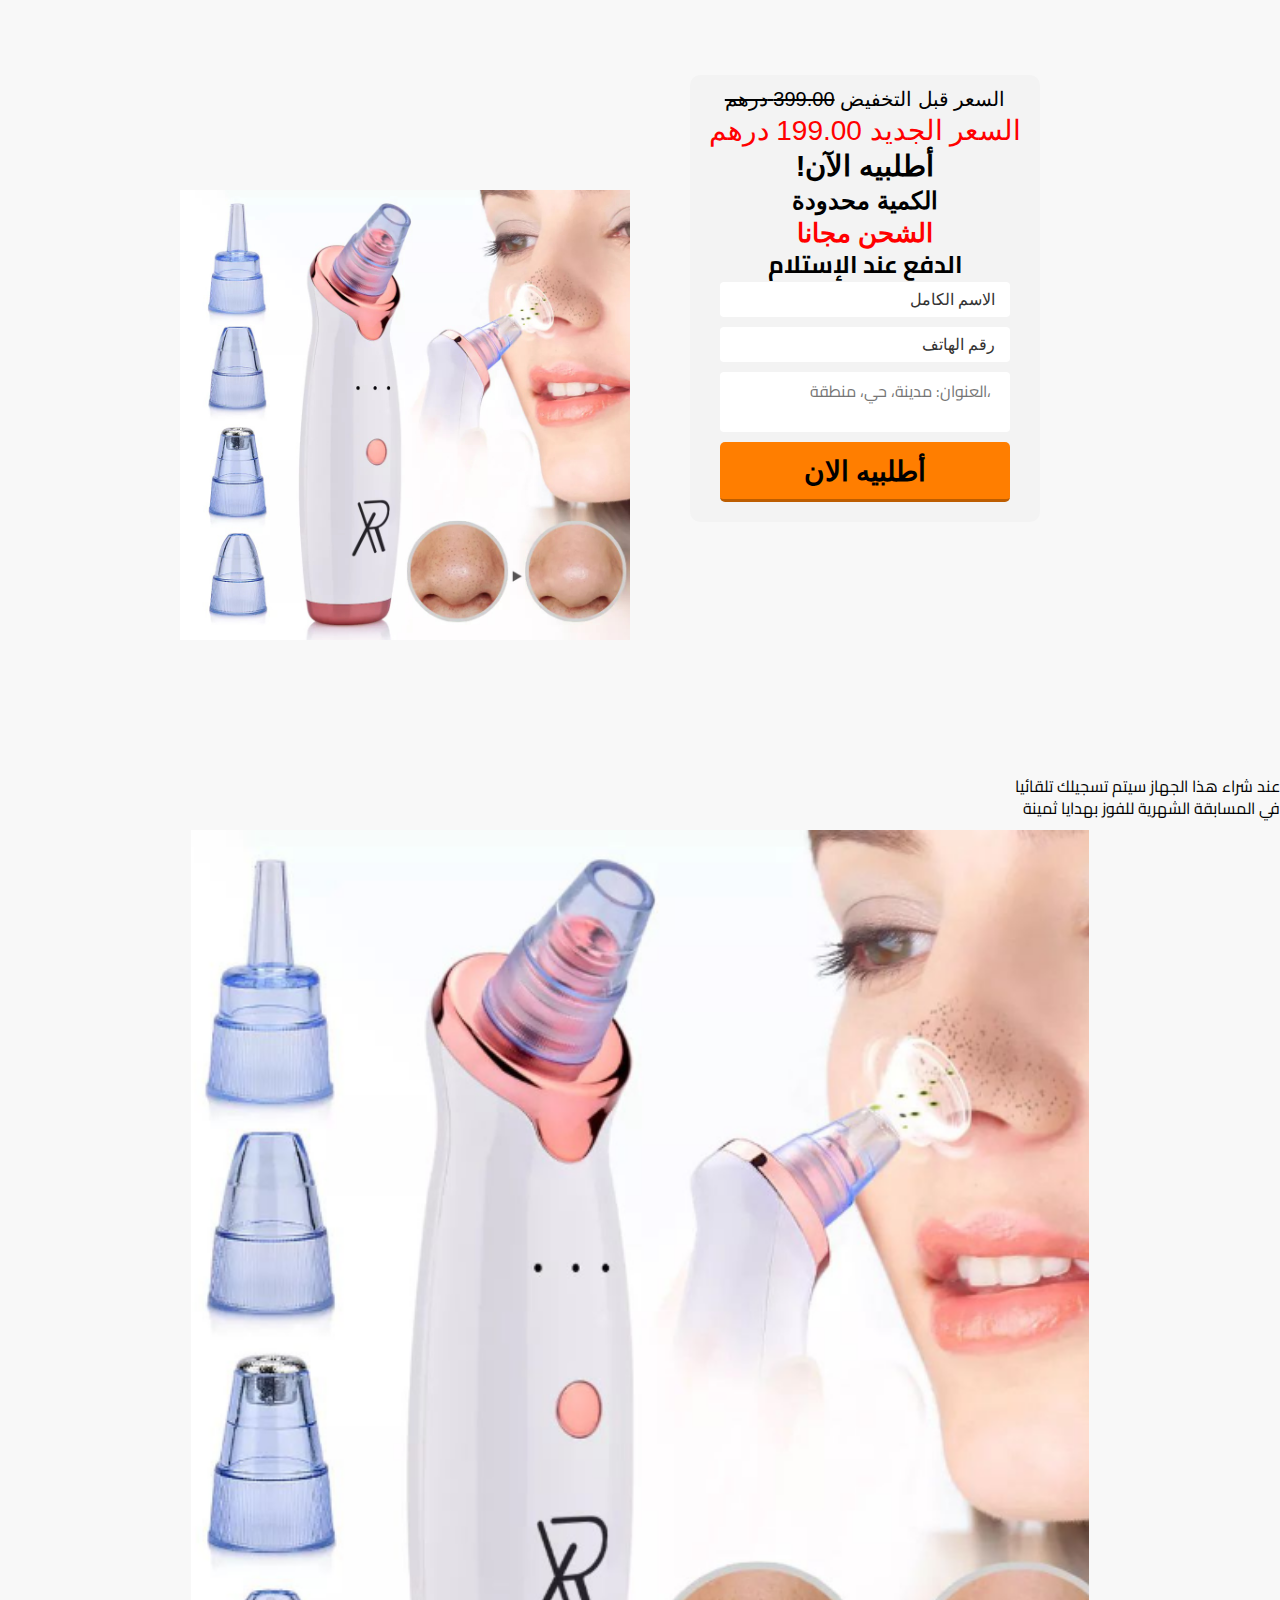
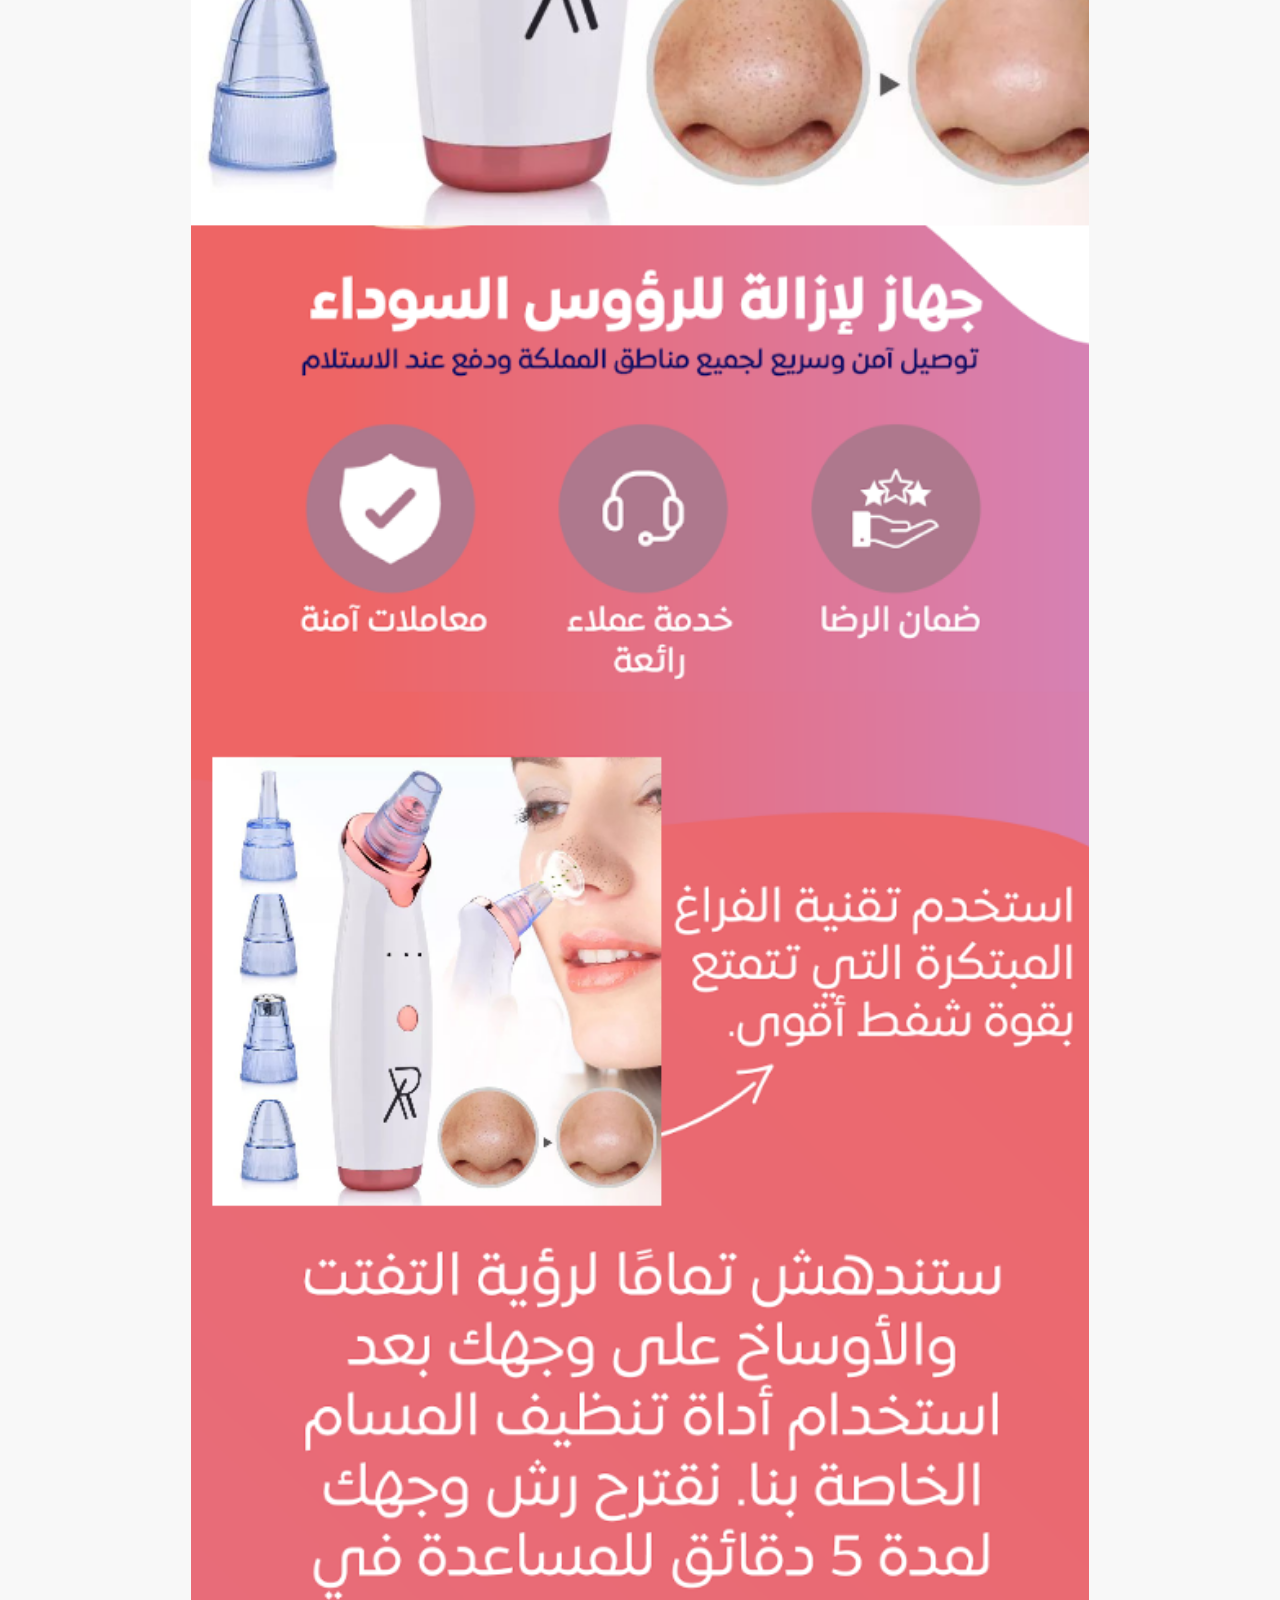
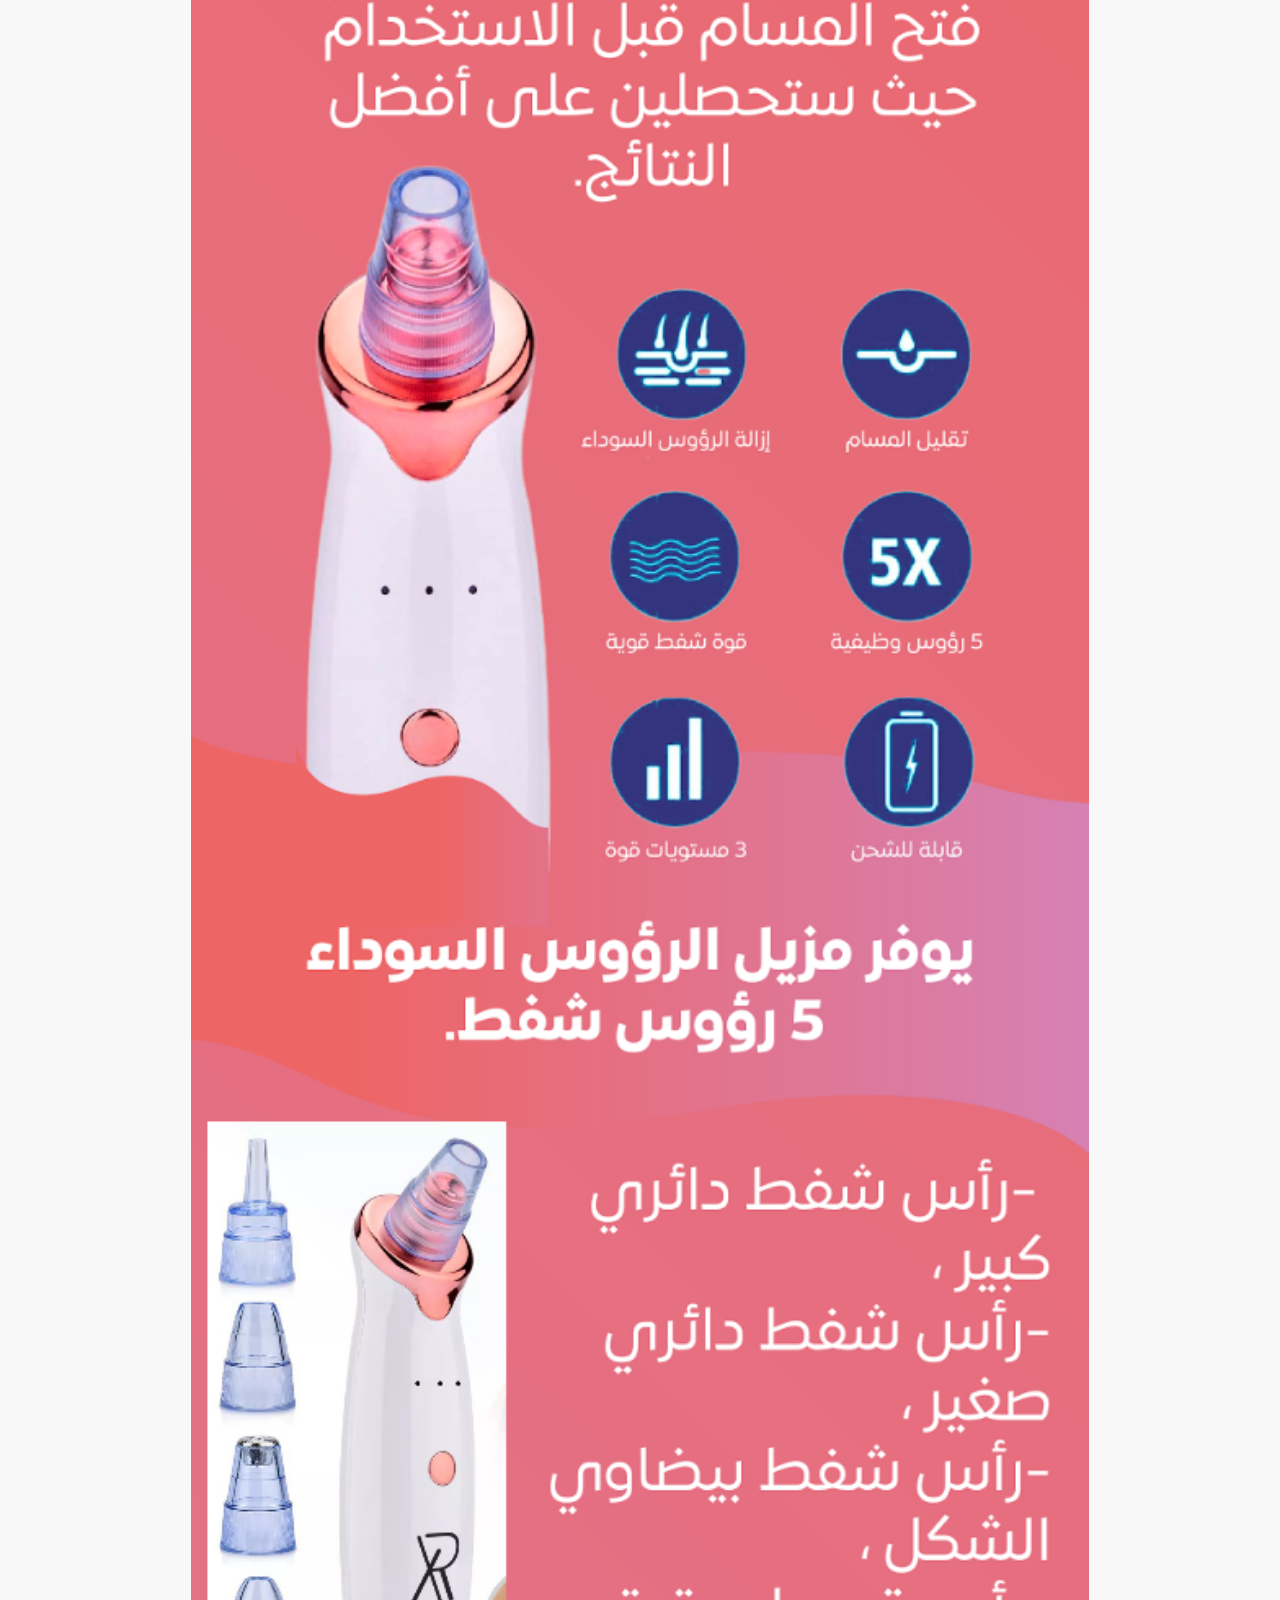
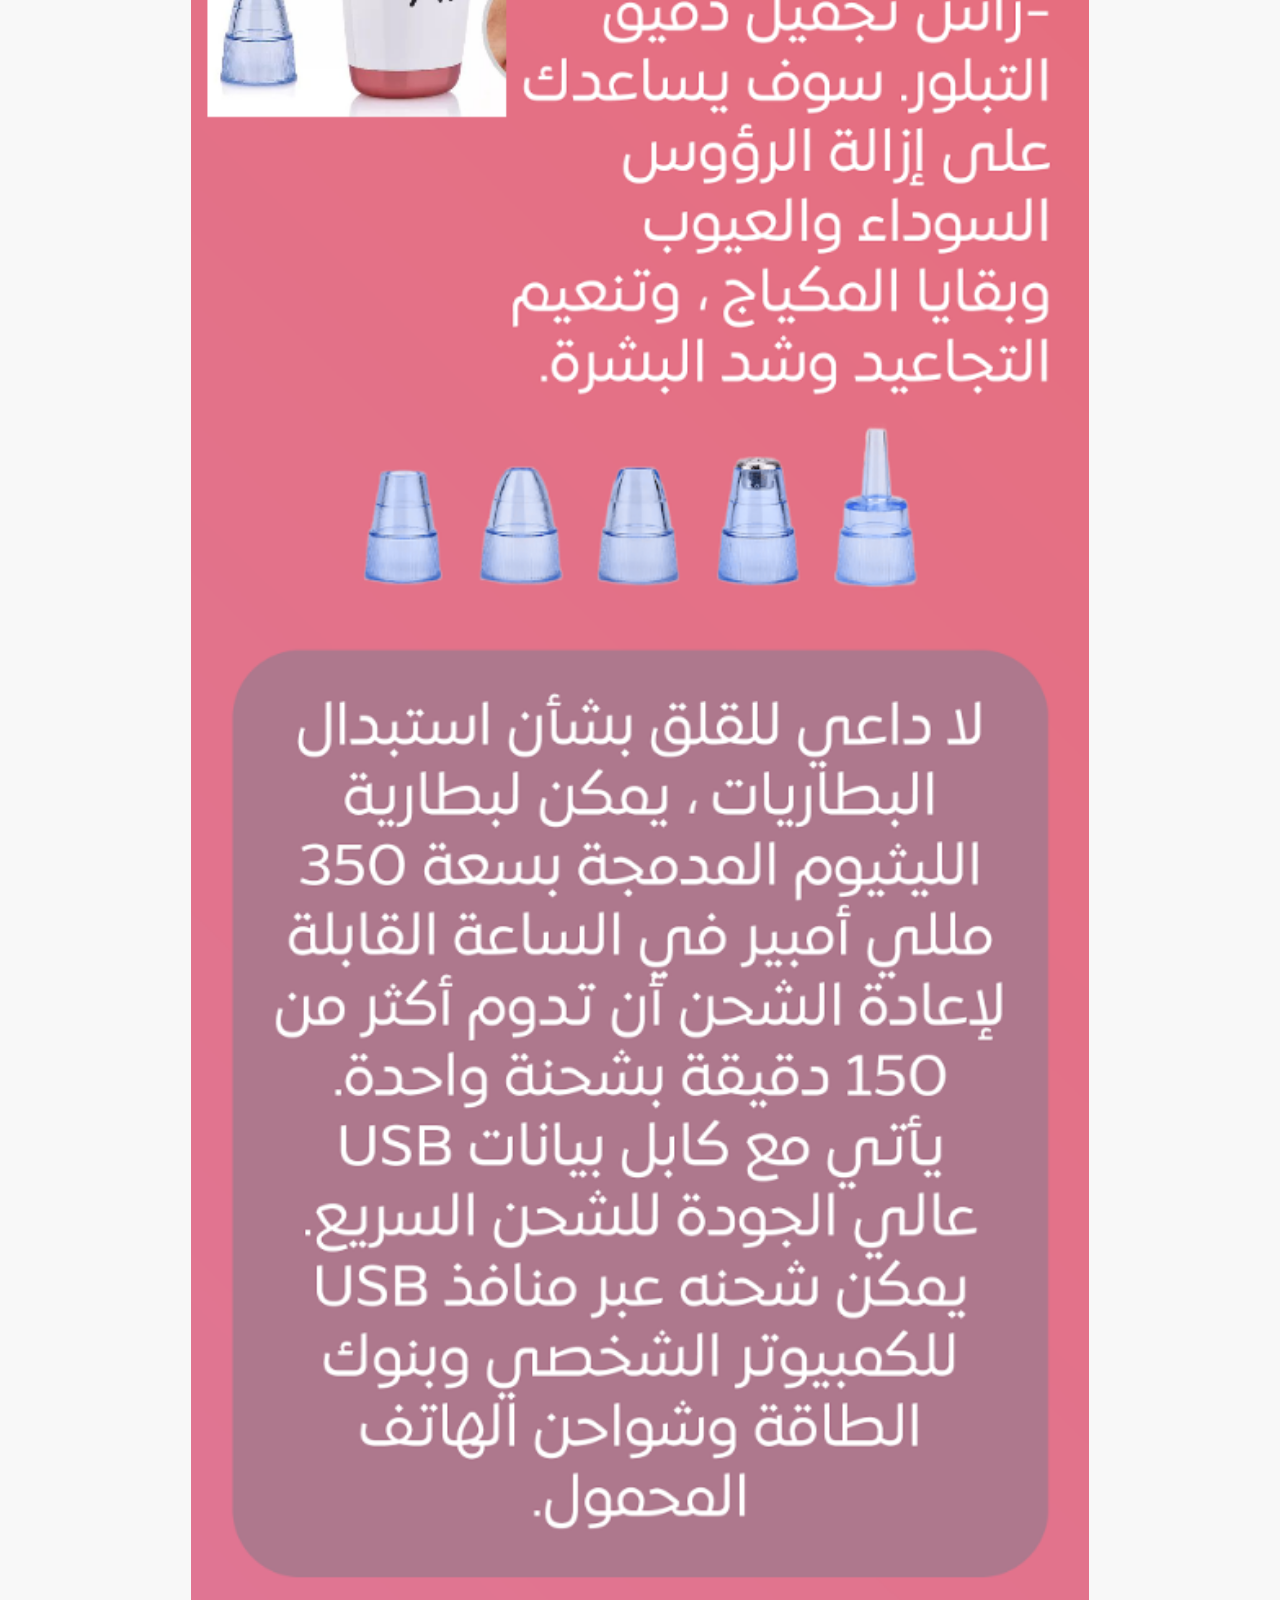
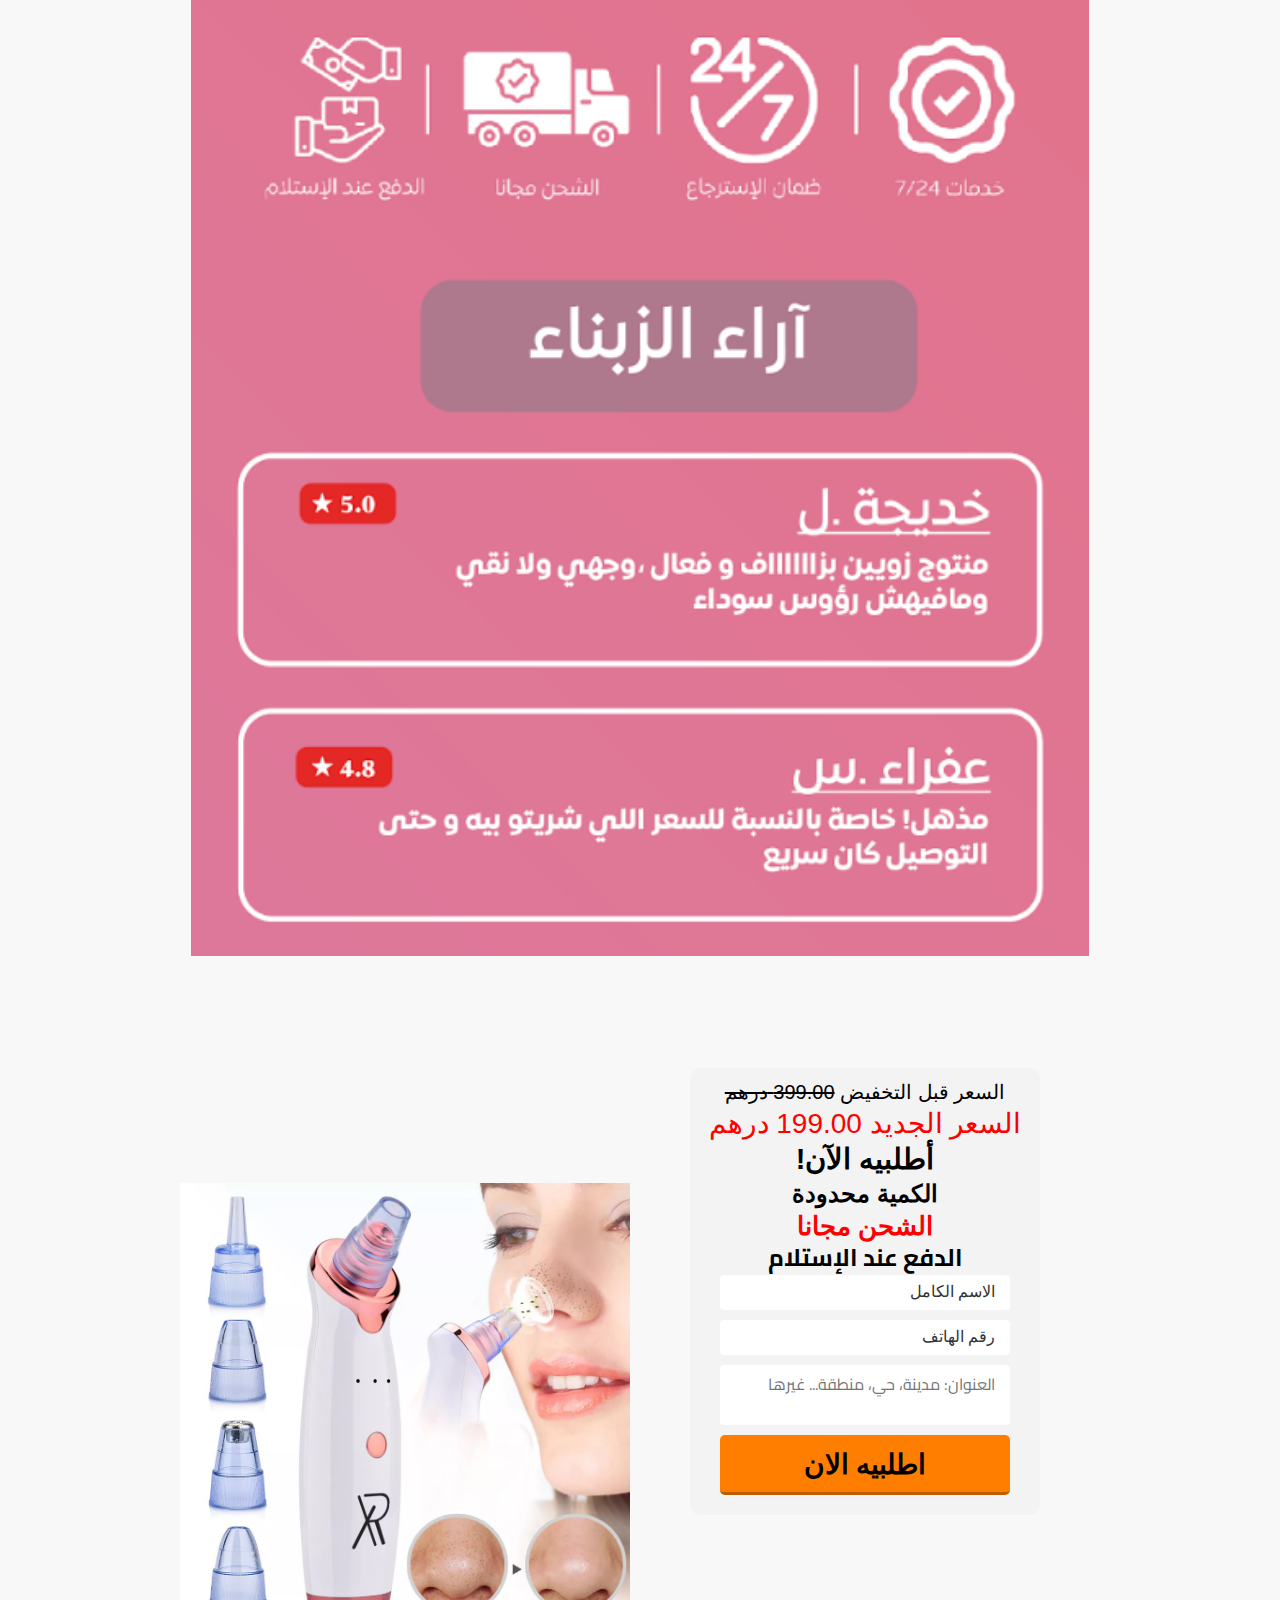
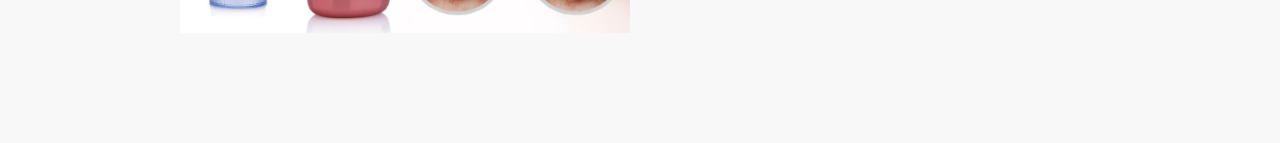
==== commit 830d4143: "Update index.html" ====
--- a/index.html
+++ b/index.html
@@ -104,6 +104,8 @@
 				</div>
 			</div>
 		</div>
+	  <p>عند شراء هذا الجهاز سيتم تسجيلك تلقائيا</p>
+	  <p> في المسابقة الشهرية للفوز بهدايا ثمينة</p>
     <div class="page-background"></div>
     <style data-emotion-css="49a6w1 r2ag0e 119qg5r 2jofpk 1e8p9rj be197u 7ne0yu mi4w0s">.page-background{position:fixed;height:100vh;top:0;left:0;right:0;bottom:0;z-index:-1;background-color:rgba(255,255,255,1);}section{margin:0 auto;}.container{max-width:1140px;}@media (min-width:calc(1140px / 16)em){.widget{padding:calc(1140px / 100);}}h1,h2,h3,h4,h1.display{font-family:Jannat Font;color:rgba(0,0,0,1);}p,li{font-family:Jannat Font;color:rgba(0,0,0,1);}.lp-calendar-react .month,.lp-calendar-react .date{font-family:Jannat Font;}form.is-disabled .error-prompt--disabled{display:-webkit-box;display:-webkit-flex;display:-ms-flexbox;display:flex;}form.is-disabled .form-field,form.is-disabled .lp-button-react,form.is-disabled .lp-product-summary-react{opacity:0.4;pointer-events:none;}form.is-invalid .error-prompt--invalid{display:-webkit-box;display:-webkit-flex;display:-ms-flexbox;display:flex;}form.has-info .error-prompt--info{display:-webkit-box;display:-webkit-flex;display:-ms-flexbox;display:flex;}</style><div class="page"><style data-emotion-css="13hpov6">.css-13hpov6{background-color:rgba(0,0,0,0);border-color:rgba(0,0,0,0);background-size:cover;background-position:center center;background-repeat:no-repeat;}.css-13hpov6 > .container{padding-top:1vw;padding-right:1vw;padding-bottom:1vw;padding-left:1vw;}.site-header .css-13hpov6 > .container{padding-top:0px;padding-right:0;padding-bottom:0px;padding-left:0;-webkit-transition:padding 0.03s ease;transition:padding 0.03s ease;}.bar .css-13hpov6{padding:0 50px;}@media (max-width:23.75em){.bar .css-13hpov6{padding:0 25px;}}@media (min-width:71.25em){.css-13hpov6 > .container{padding-top:11.4px;padding-right:11.4px;padding-bottom:11.4px;padding-left:11.4px;}}</style><section class="section css-13hpov6" data-guid="6a9d5f98-c8f7-d9e6-d6d3-645d935e98e9"><div class="container" id="blank-1-copy"><div class="layout flex flex--12" data-guid="dca556c5-4032-4419-87bf-cae5ea88206b"><style data-emotion-css="1b5csnr">.css-1b5csnr{padding-top:0vw;padding-right:0vw;padding-bottom:0vw;padding-left:0vw;}@media(min-width:71.25em){.css-1b5csnr.column{padding-top:0px;padding-right:0px;padding-bottom:0px;padding-left:0px;}.css-1b5csnr.column > .inner-column{padding-top:11.4px;padding-right:11.4px;padding-bottom:11.4px;padding-left:11.4px;}}</style><div class="column flex__item--md-12 flex__item--xs-12 css-1b5csnr" data-guid="ee78a8c4-490a-05aa-2aff-3667e906dd63"><style data-emotion-css="efs6e5">.css-efs6e5{background-color:rgba(0,0,0,0);border-color:rgba(0,0,0,0);background-size:cover;background-position:center center;background-repeat:no-repeat;padding-top:1vw;padding-right:1vw;padding-bottom:1vw;padding-left:1vw;}.bar .css-efs6e5{padding-top:0;padding-bottom:0;}</style><img class="lp-image-react w-9adf8b75-bb5a-833c-2383-a2cddd37de9c css-bwc6d3 lazyload" src="./images/unnamed.png" data-src="https://lh3.googleusercontent.com/z1K9uXpP5LbKn2zixyilOtK9lowFT0y47PM77Sm_WNF2dciw69LAS02UoCNE0TLulaqco-t2VSNV9vIBsQNRY2aJ4dmeu4R2ePo" data-image-upload-source="builder3" alt="" style="width:100%"></div></div></div></div></div></div></div></div></div><div class="row flex flex--12 css-1v1axsl"><div class="composite flex__item--md-12 flex__item--xs-12 css-8x0d4x"><div class="inner-composite flex flex--12"><div class="widget-column flex__item--md-12 flex__item--xs-12"><div class="widget-row flex flex--12"><div class="flex__item--md-12 flex__item--xs-12"><div data-widget-id="63f828da-f9cb-e139-e768-371a1946f8f4" class="widget"><div class="lp-button-react-wrapper css-1yltisf" data-widget-type="LpButtonReact"><style data-emotion-css="xpa6ss">.css-xpa6ss{-webkit-align-items:center;-webkit-box-align:center;-ms-flex-align:center;align-items:center;display:-webkit-inline-box;display:-webkit-inline-flex;display:-ms-inline-flexbox;display:inline-flex;-webkit-flex-direction:column;-ms-flex-direction:column;flex-direction:column;-webkit-box-pack:center;-webkit-justify-content:center;-ms-flex-pack:center;justify-content:center;border-style:solid;border-width:1px;text-align:center;font-family:'Lato',sans-serif;text-shadow:none;-webkit-transition:color 0.2s linear,background 0.2s linear,border-color 0.2s linear, text-shadow 0.2s linear;transition:color 0.2s linear,background 0.2s linear,border-color 0.2s linear, text-shadow 0.2s linear;-webkit-text-decoration:none;text-decoration:none;position:relative;width:100%;font-weight:bold;min-height:48px;min-width:96px;padding:14px 24px;position:relative;z-index:0;font-family:"Jannat Font",sans-serif;border-radius:10000px;}.css-xpa6ss::before{content:'';position:absolute;top:0;right:0;bottom:0;left:0;z-index:-1;opacity:1;-webkit-transition:opacity 0.2s linear;transition:opacity 0.2s linear;}.css-xpa6ss:hover::before{opacity:0;}.css-xpa6ss::before{border-radius:10000px;}.css-xpa6ss,.css-xpa6ss:focus,.css-xpa6ss:active{border-color:rgb(77,77,77);background:rgb(27,27,26);color:rgb(244,244,244);text-shadow:0 1px 0 rgba(0,0,0,0.5);}.css-xpa6ss::before{background:linear-gradient(rgb(78,77,76),rgb(52,51,51));}.css-xpa6ss:hover{border-color:rgb(27,27,26);color:rgb(244,244,244);text-shadow:0 -1px 0 rgba(218,218,218,0.5);}</style></div></div></div></div></div></div></div></div></div></div></div></div></section><style data-emotion-css="3s0jxe">.css-3s0jxe{background-color:rgba(255,255,255,1);border-color:rgba(255,255,255,1);background-size:cover;background-position:center center;background-repeat:no-repeat;}.css-3s0jxe > .container{padding-top:0vw;padding-right:0vw;padding-bottom:0vw;padding-left:0vw;}.site-header .css-3s0jxe > .container{padding-top:-5px;padding-right:0;padding-bottom:-5px;padding-left:0;-webkit-transition:padding 0.03s ease;transition:padding 0.03s ease;}.bar .css-3s0jxe{padding:0 50px;}@media (max-width:23.75em){.bar .css-3s0jxe{padding:0 25px;}}@media (min-width:71.25em){.css-3s0jxe > .container{padding-top:0px;padding-right:0px;padding-bottom:0px;padding-left:0px;}}</style><section class="section css-3s0jxe" data-guid="02d882ee-9bbd-ac9c-830f-7f49e07e7a17"></div></div><input type="hidden" id="additional_phone"></form><div class="form-errors"></div></div></div></div></div></div></div></div></section></div>
     
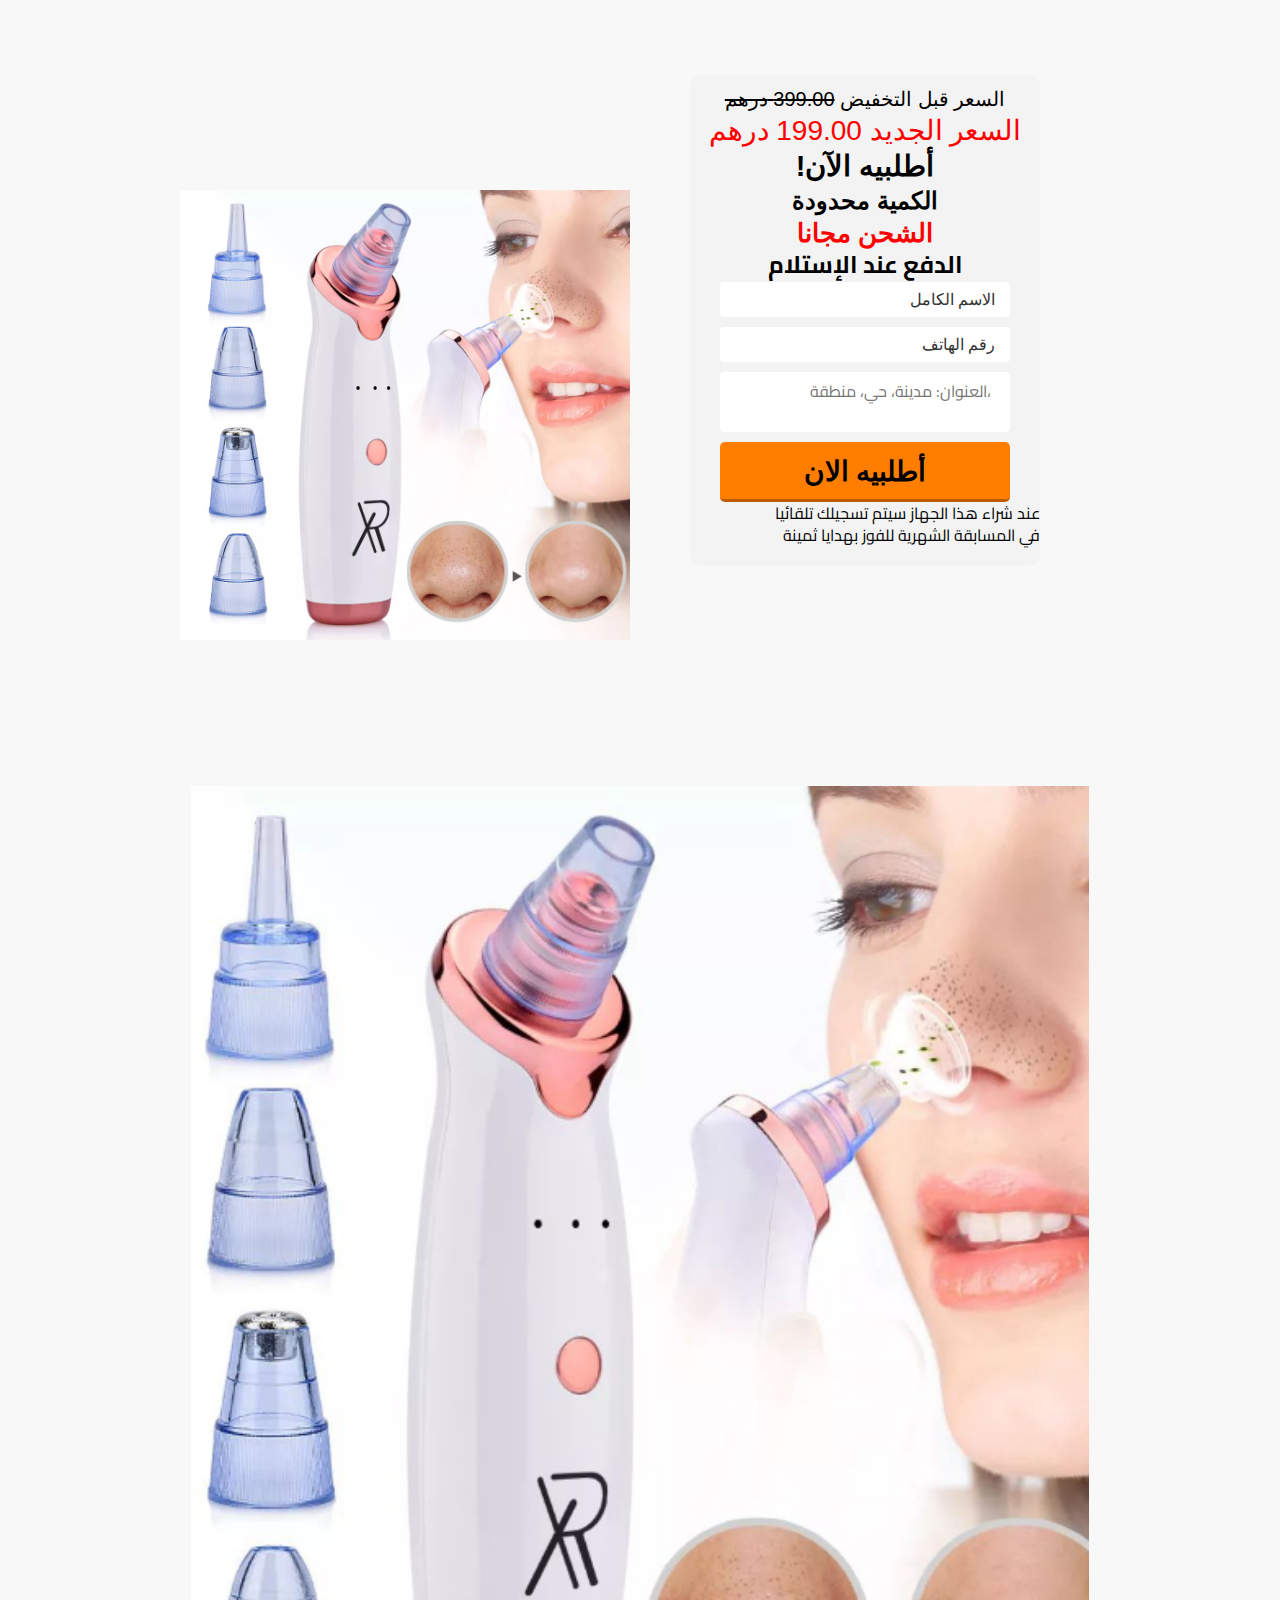
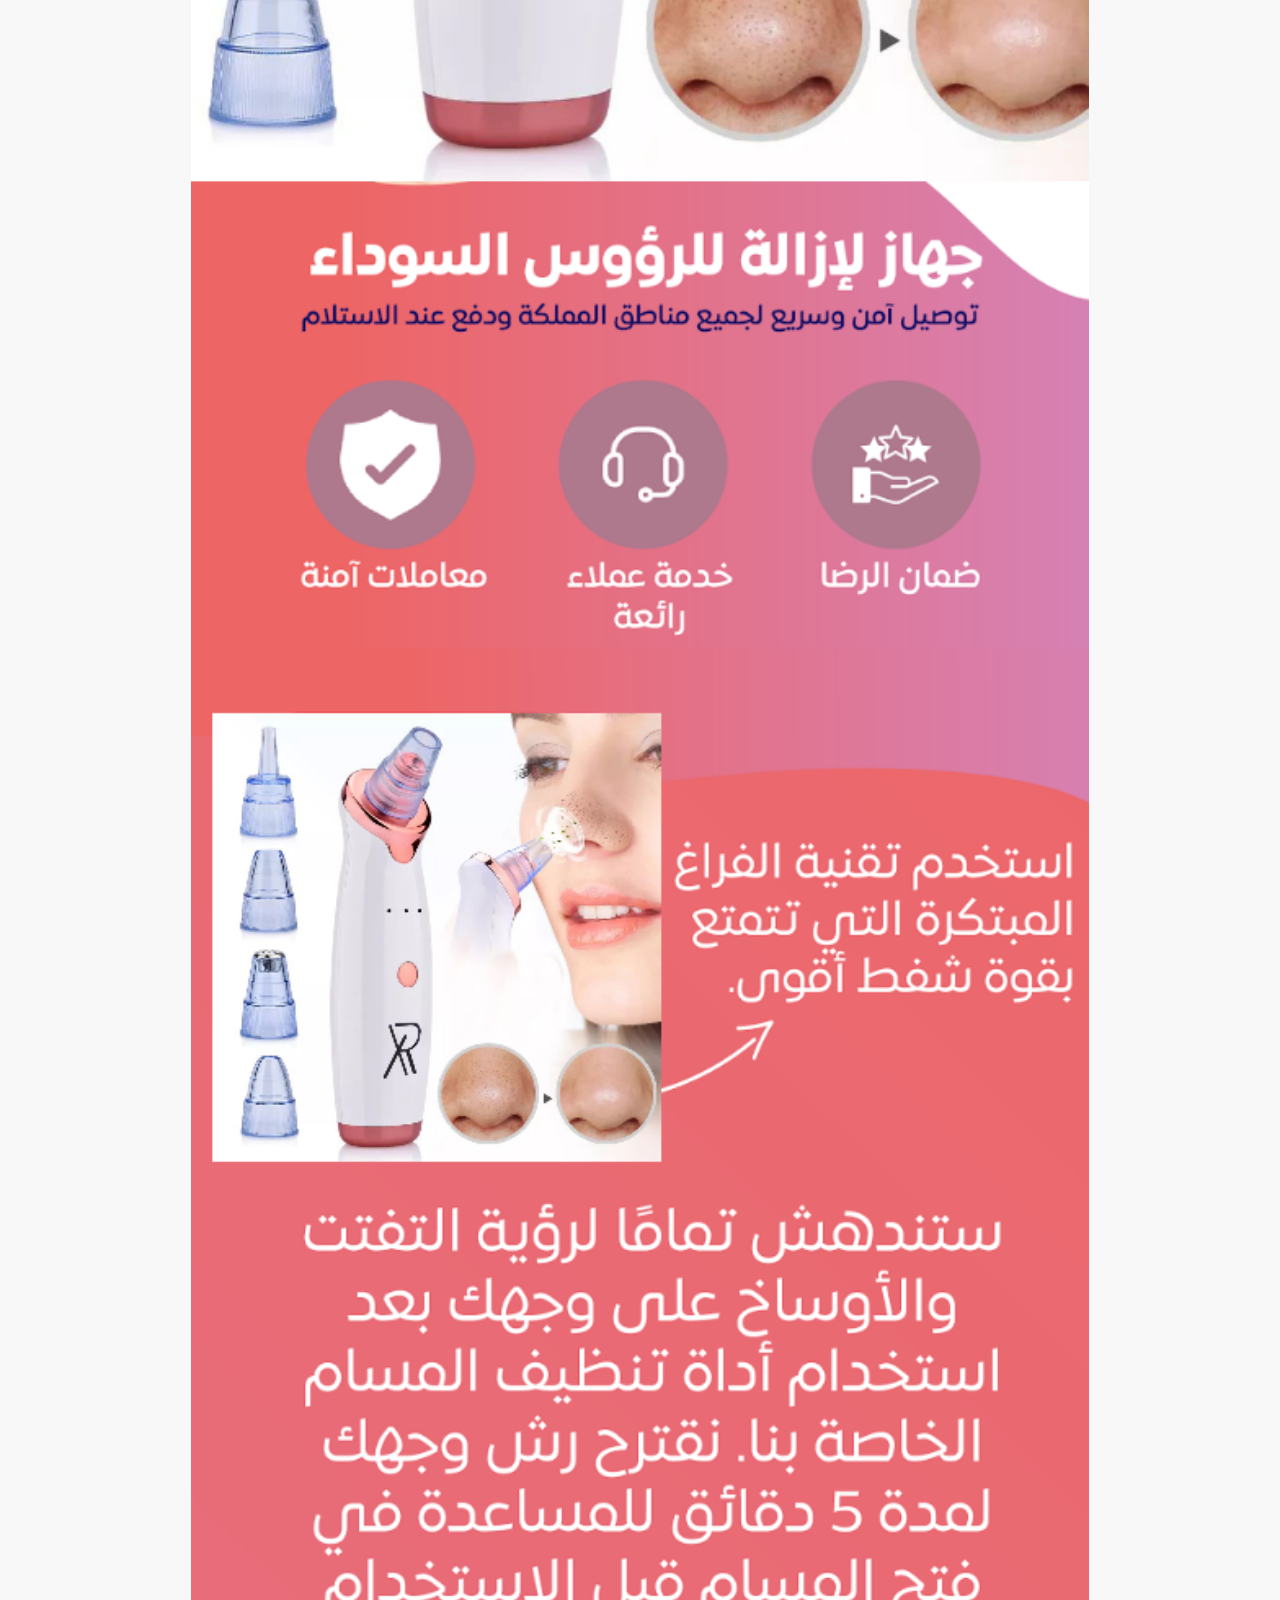
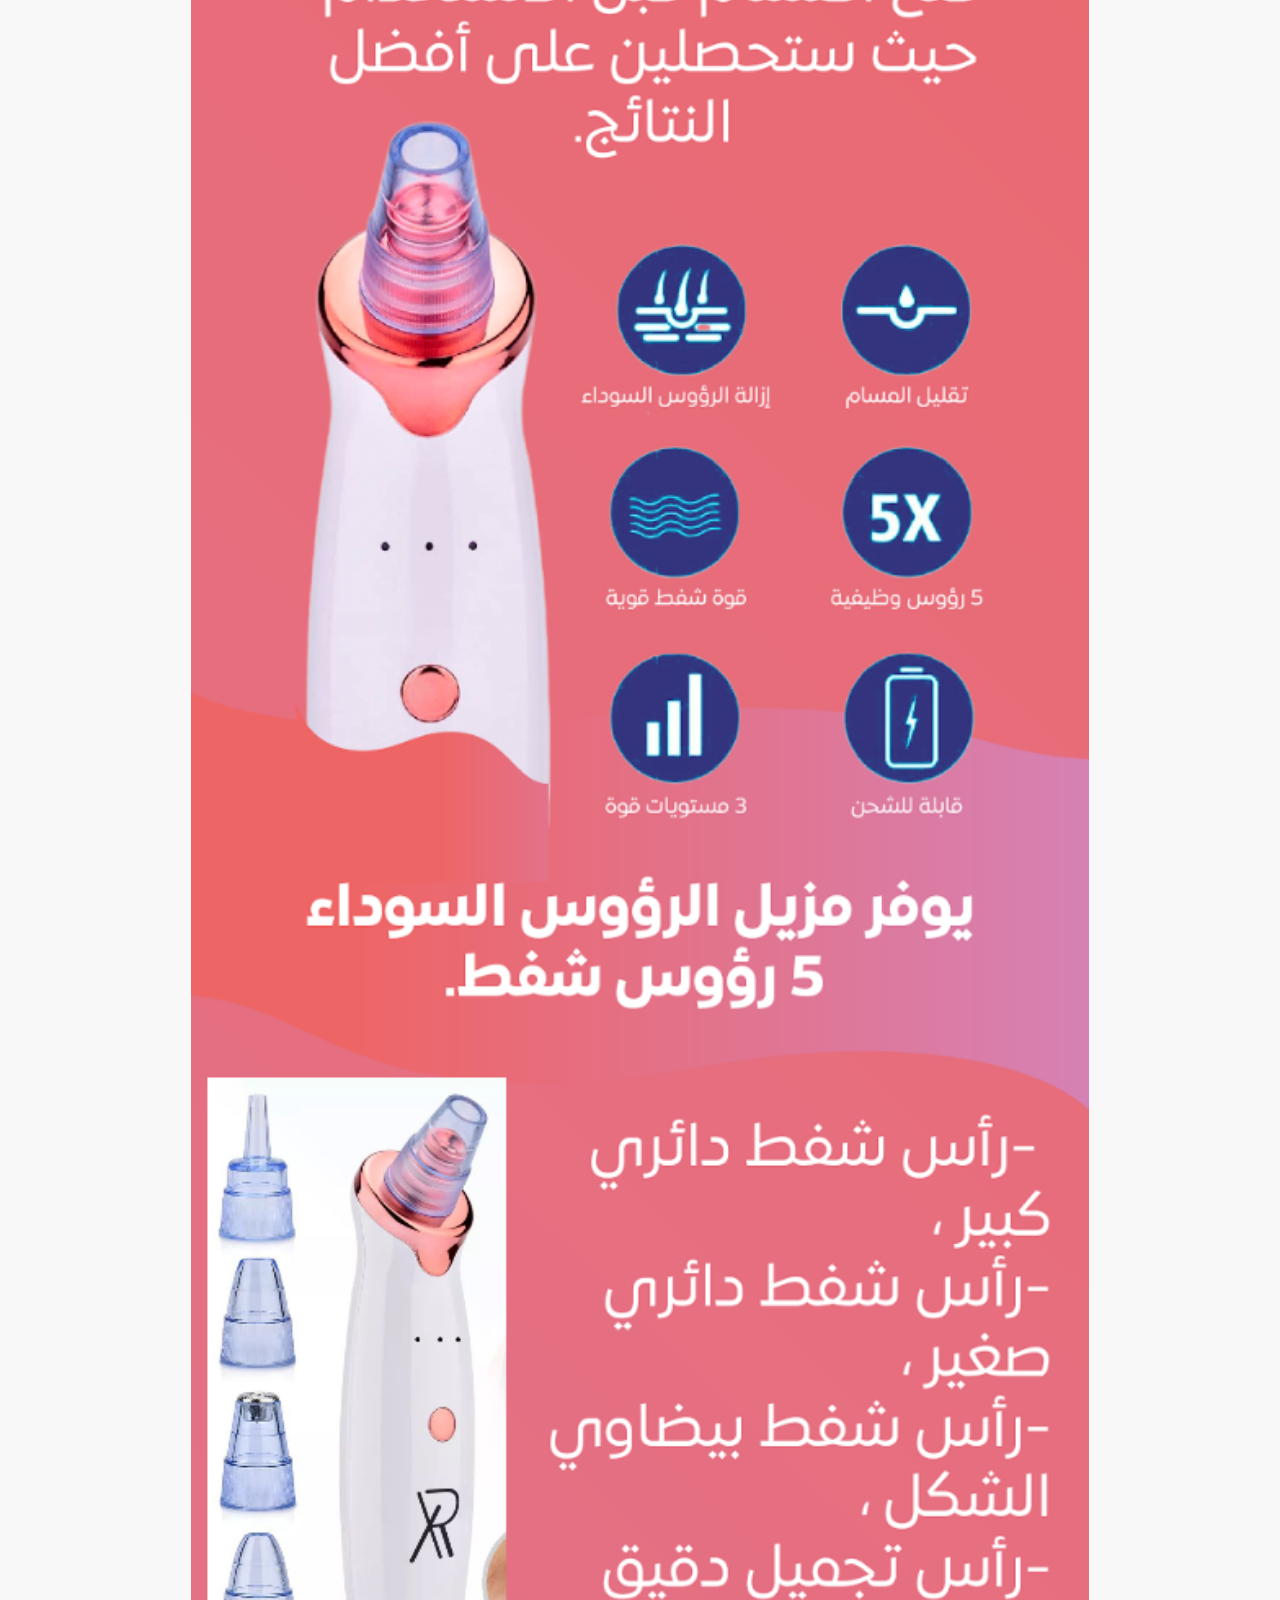
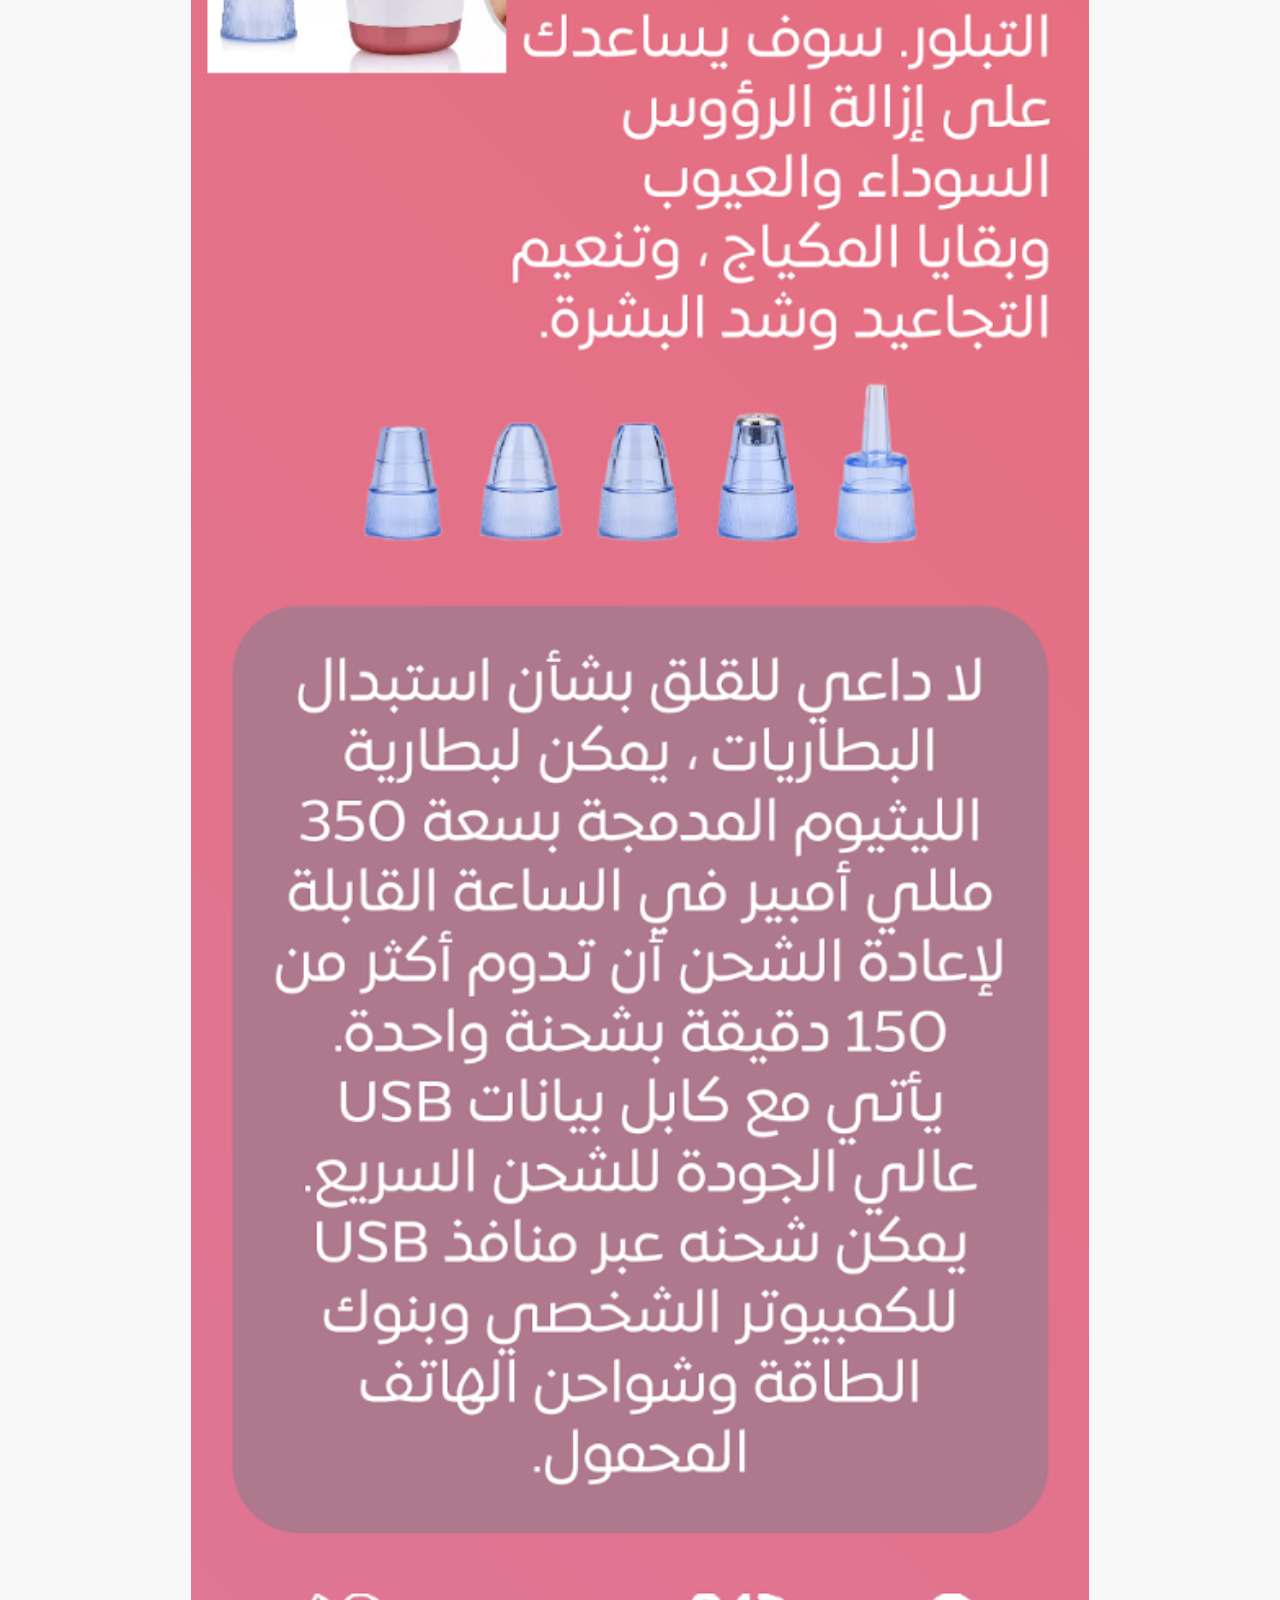
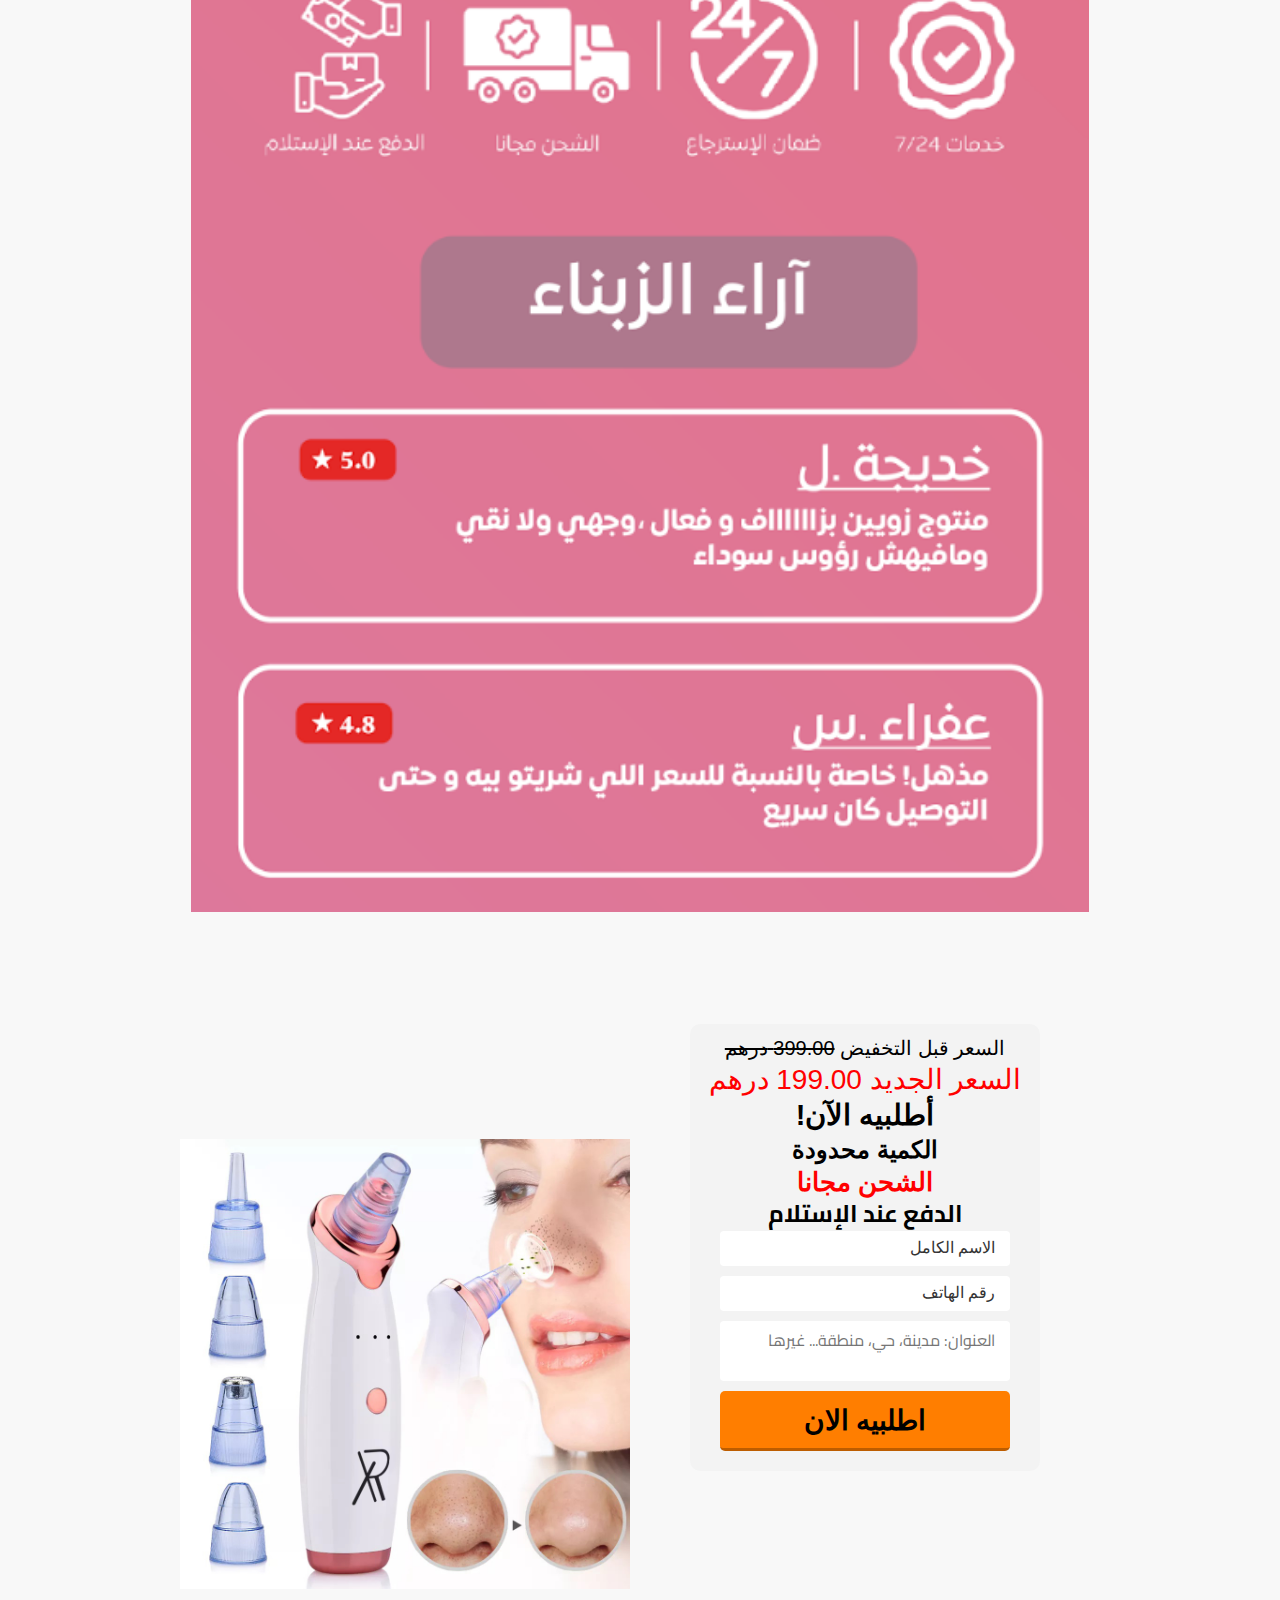
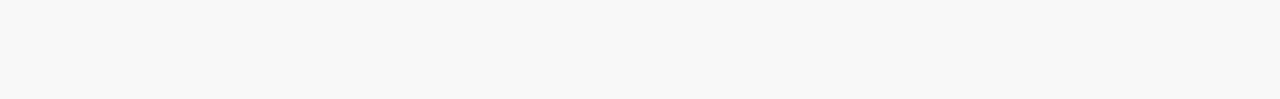
==== commit 33b46e13: "Update index.html" ====
--- a/index.html
+++ b/index.html
@@ -99,13 +99,14 @@
 								<textarea class="address form-text" name="address" rows="3" placeholder="العنوان: مدينة، حي، منطقة، "></textarea>
 								<button name="button" class="form-btn" type="submit">أطلبيه الان</button>
 							</form>
+							
+	  <p>عند شراء هذا الجهاز سيتم تسجيلك تلقائيا</p>
+	  <p> في المسابقة الشهرية للفوز بهدايا ثمينة</p>
 						</div>
 					</div>
 				</div>
 			</div>
 		</div>
-	  <p>عند شراء هذا الجهاز سيتم تسجيلك تلقائيا</p>
-	  <p> في المسابقة الشهرية للفوز بهدايا ثمينة</p>
     <div class="page-background"></div>
     <style data-emotion-css="49a6w1 r2ag0e 119qg5r 2jofpk 1e8p9rj be197u 7ne0yu mi4w0s">.page-background{position:fixed;height:100vh;top:0;left:0;right:0;bottom:0;z-index:-1;background-color:rgba(255,255,255,1);}section{margin:0 auto;}.container{max-width:1140px;}@media (min-width:calc(1140px / 16)em){.widget{padding:calc(1140px / 100);}}h1,h2,h3,h4,h1.display{font-family:Jannat Font;color:rgba(0,0,0,1);}p,li{font-family:Jannat Font;color:rgba(0,0,0,1);}.lp-calendar-react .month,.lp-calendar-react .date{font-family:Jannat Font;}form.is-disabled .error-prompt--disabled{display:-webkit-box;display:-webkit-flex;display:-ms-flexbox;display:flex;}form.is-disabled .form-field,form.is-disabled .lp-button-react,form.is-disabled .lp-product-summary-react{opacity:0.4;pointer-events:none;}form.is-invalid .error-prompt--invalid{display:-webkit-box;display:-webkit-flex;display:-ms-flexbox;display:flex;}form.has-info .error-prompt--info{display:-webkit-box;display:-webkit-flex;display:-ms-flexbox;display:flex;}</style><div class="page"><style data-emotion-css="13hpov6">.css-13hpov6{background-color:rgba(0,0,0,0);border-color:rgba(0,0,0,0);background-size:cover;background-position:center center;background-repeat:no-repeat;}.css-13hpov6 > .container{padding-top:1vw;padding-right:1vw;padding-bottom:1vw;padding-left:1vw;}.site-header .css-13hpov6 > .container{padding-top:0px;padding-right:0;padding-bottom:0px;padding-left:0;-webkit-transition:padding 0.03s ease;transition:padding 0.03s ease;}.bar .css-13hpov6{padding:0 50px;}@media (max-width:23.75em){.bar .css-13hpov6{padding:0 25px;}}@media (min-width:71.25em){.css-13hpov6 > .container{padding-top:11.4px;padding-right:11.4px;padding-bottom:11.4px;padding-left:11.4px;}}</style><section class="section css-13hpov6" data-guid="6a9d5f98-c8f7-d9e6-d6d3-645d935e98e9"><div class="container" id="blank-1-copy"><div class="layout flex flex--12" data-guid="dca556c5-4032-4419-87bf-cae5ea88206b"><style data-emotion-css="1b5csnr">.css-1b5csnr{padding-top:0vw;padding-right:0vw;padding-bottom:0vw;padding-left:0vw;}@media(min-width:71.25em){.css-1b5csnr.column{padding-top:0px;padding-right:0px;padding-bottom:0px;padding-left:0px;}.css-1b5csnr.column > .inner-column{padding-top:11.4px;padding-right:11.4px;padding-bottom:11.4px;padding-left:11.4px;}}</style><div class="column flex__item--md-12 flex__item--xs-12 css-1b5csnr" data-guid="ee78a8c4-490a-05aa-2aff-3667e906dd63"><style data-emotion-css="efs6e5">.css-efs6e5{background-color:rgba(0,0,0,0);border-color:rgba(0,0,0,0);background-size:cover;background-position:center center;background-repeat:no-repeat;padding-top:1vw;padding-right:1vw;padding-bottom:1vw;padding-left:1vw;}.bar .css-efs6e5{padding-top:0;padding-bottom:0;}</style><img class="lp-image-react w-9adf8b75-bb5a-833c-2383-a2cddd37de9c css-bwc6d3 lazyload" src="./images/unnamed.png" data-src="https://lh3.googleusercontent.com/z1K9uXpP5LbKn2zixyilOtK9lowFT0y47PM77Sm_WNF2dciw69LAS02UoCNE0TLulaqco-t2VSNV9vIBsQNRY2aJ4dmeu4R2ePo" data-image-upload-source="builder3" alt="" style="width:100%"></div></div></div></div></div></div></div></div></div><div class="row flex flex--12 css-1v1axsl"><div class="composite flex__item--md-12 flex__item--xs-12 css-8x0d4x"><div class="inner-composite flex flex--12"><div class="widget-column flex__item--md-12 flex__item--xs-12"><div class="widget-row flex flex--12"><div class="flex__item--md-12 flex__item--xs-12"><div data-widget-id="63f828da-f9cb-e139-e768-371a1946f8f4" class="widget"><div class="lp-button-react-wrapper css-1yltisf" data-widget-type="LpButtonReact"><style data-emotion-css="xpa6ss">.css-xpa6ss{-webkit-align-items:center;-webkit-box-align:center;-ms-flex-align:center;align-items:center;display:-webkit-inline-box;display:-webkit-inline-flex;display:-ms-inline-flexbox;display:inline-flex;-webkit-flex-direction:column;-ms-flex-direction:column;flex-direction:column;-webkit-box-pack:center;-webkit-justify-content:center;-ms-flex-pack:center;justify-content:center;border-style:solid;border-width:1px;text-align:center;font-family:'Lato',sans-serif;text-shadow:none;-webkit-transition:color 0.2s linear,background 0.2s linear,border-color 0.2s linear, text-shadow 0.2s linear;transition:color 0.2s linear,background 0.2s linear,border-color 0.2s linear, text-shadow 0.2s linear;-webkit-text-decoration:none;text-decoration:none;position:relative;width:100%;font-weight:bold;min-height:48px;min-width:96px;padding:14px 24px;position:relative;z-index:0;font-family:"Jannat Font",sans-serif;border-radius:10000px;}.css-xpa6ss::before{content:'';position:absolute;top:0;right:0;bottom:0;left:0;z-index:-1;opacity:1;-webkit-transition:opacity 0.2s linear;transition:opacity 0.2s linear;}.css-xpa6ss:hover::before{opacity:0;}.css-xpa6ss::before{border-radius:10000px;}.css-xpa6ss,.css-xpa6ss:focus,.css-xpa6ss:active{border-color:rgb(77,77,77);background:rgb(27,27,26);color:rgb(244,244,244);text-shadow:0 1px 0 rgba(0,0,0,0.5);}.css-xpa6ss::before{background:linear-gradient(rgb(78,77,76),rgb(52,51,51));}.css-xpa6ss:hover{border-color:rgb(27,27,26);color:rgb(244,244,244);text-shadow:0 -1px 0 rgba(218,218,218,0.5);}</style></div></div></div></div></div></div></div></div></div></div></div></div></section><style data-emotion-css="3s0jxe">.css-3s0jxe{background-color:rgba(255,255,255,1);border-color:rgba(255,255,255,1);background-size:cover;background-position:center center;background-repeat:no-repeat;}.css-3s0jxe > .container{padding-top:0vw;padding-right:0vw;padding-bottom:0vw;padding-left:0vw;}.site-header .css-3s0jxe > .container{padding-top:-5px;padding-right:0;padding-bottom:-5px;padding-left:0;-webkit-transition:padding 0.03s ease;transition:padding 0.03s ease;}.bar .css-3s0jxe{padding:0 50px;}@media (max-width:23.75em){.bar .css-3s0jxe{padding:0 25px;}}@media (min-width:71.25em){.css-3s0jxe > .container{padding-top:0px;padding-right:0px;padding-bottom:0px;padding-left:0px;}}</style><section class="section css-3s0jxe" data-guid="02d882ee-9bbd-ac9c-830f-7f49e07e7a17"></div></div><input type="hidden" id="additional_phone"></form><div class="form-errors"></div></div></div></div></div></div></div></div></section></div>
     
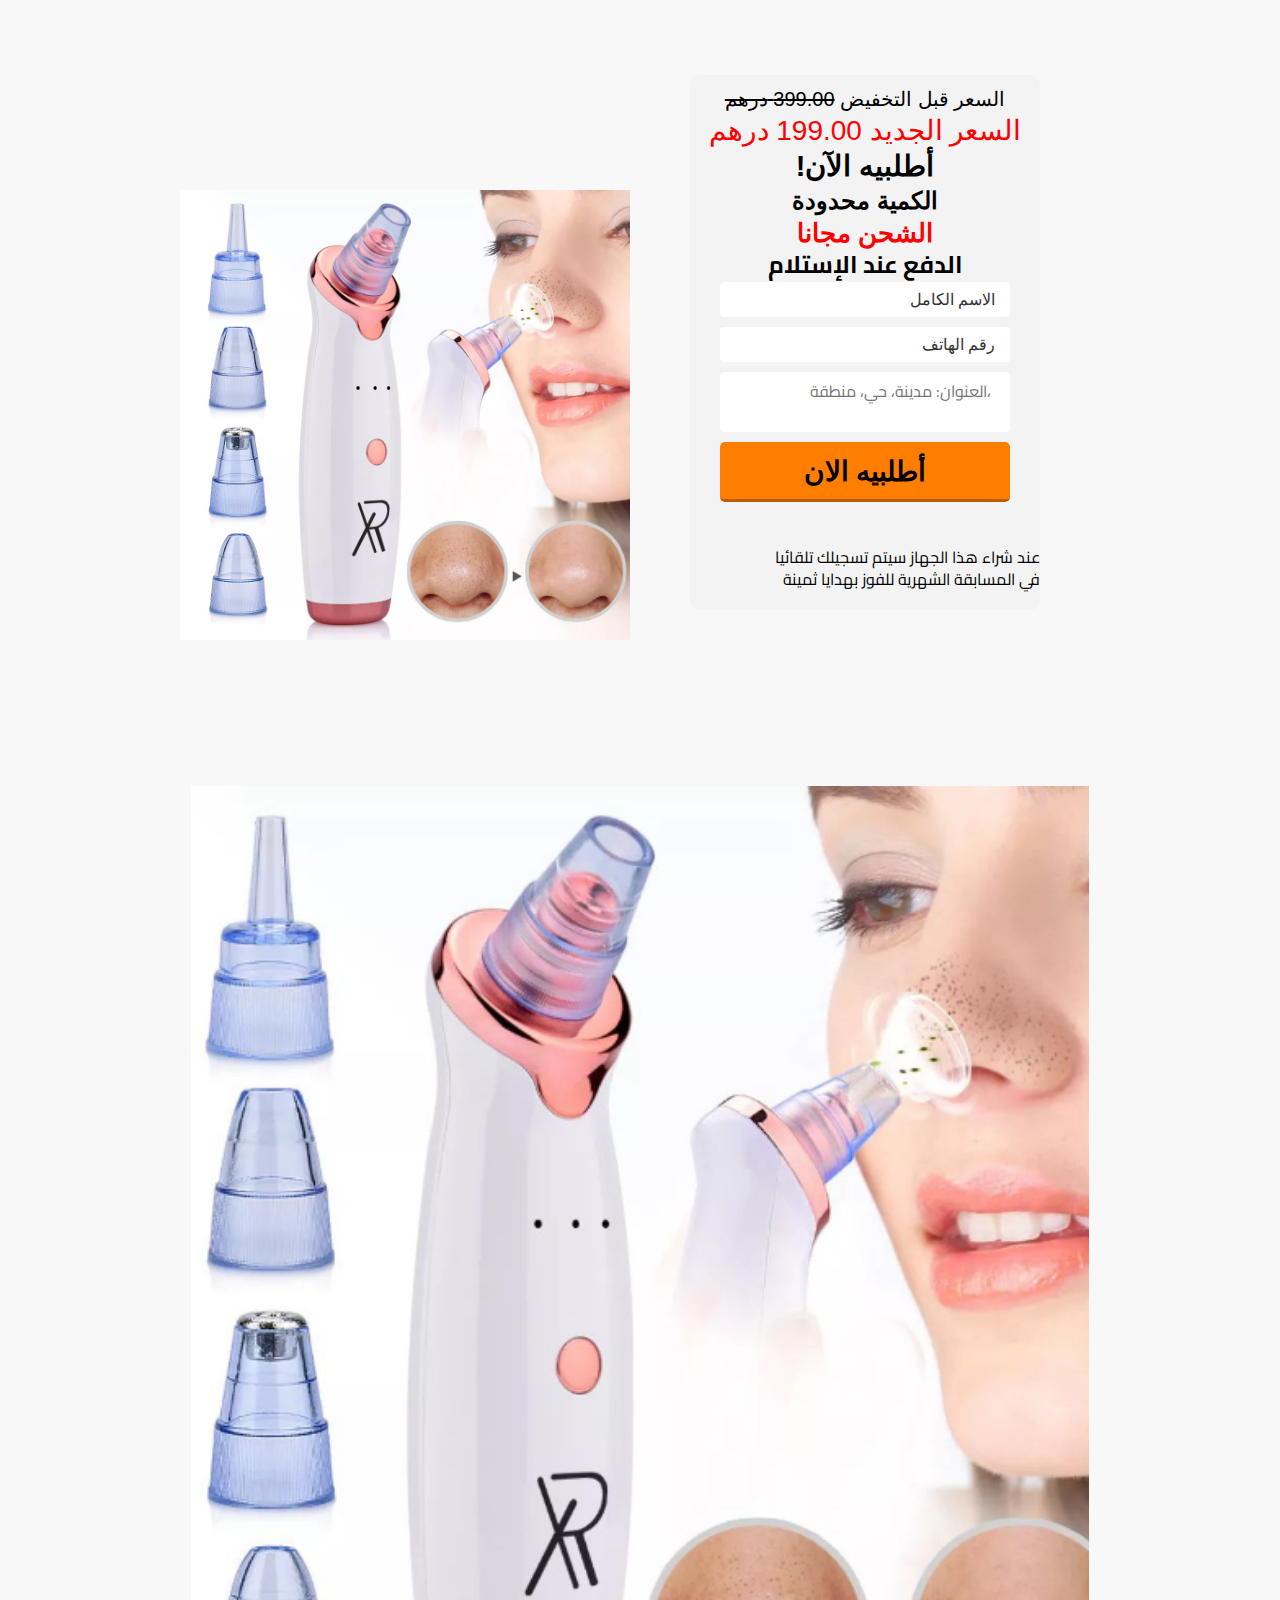
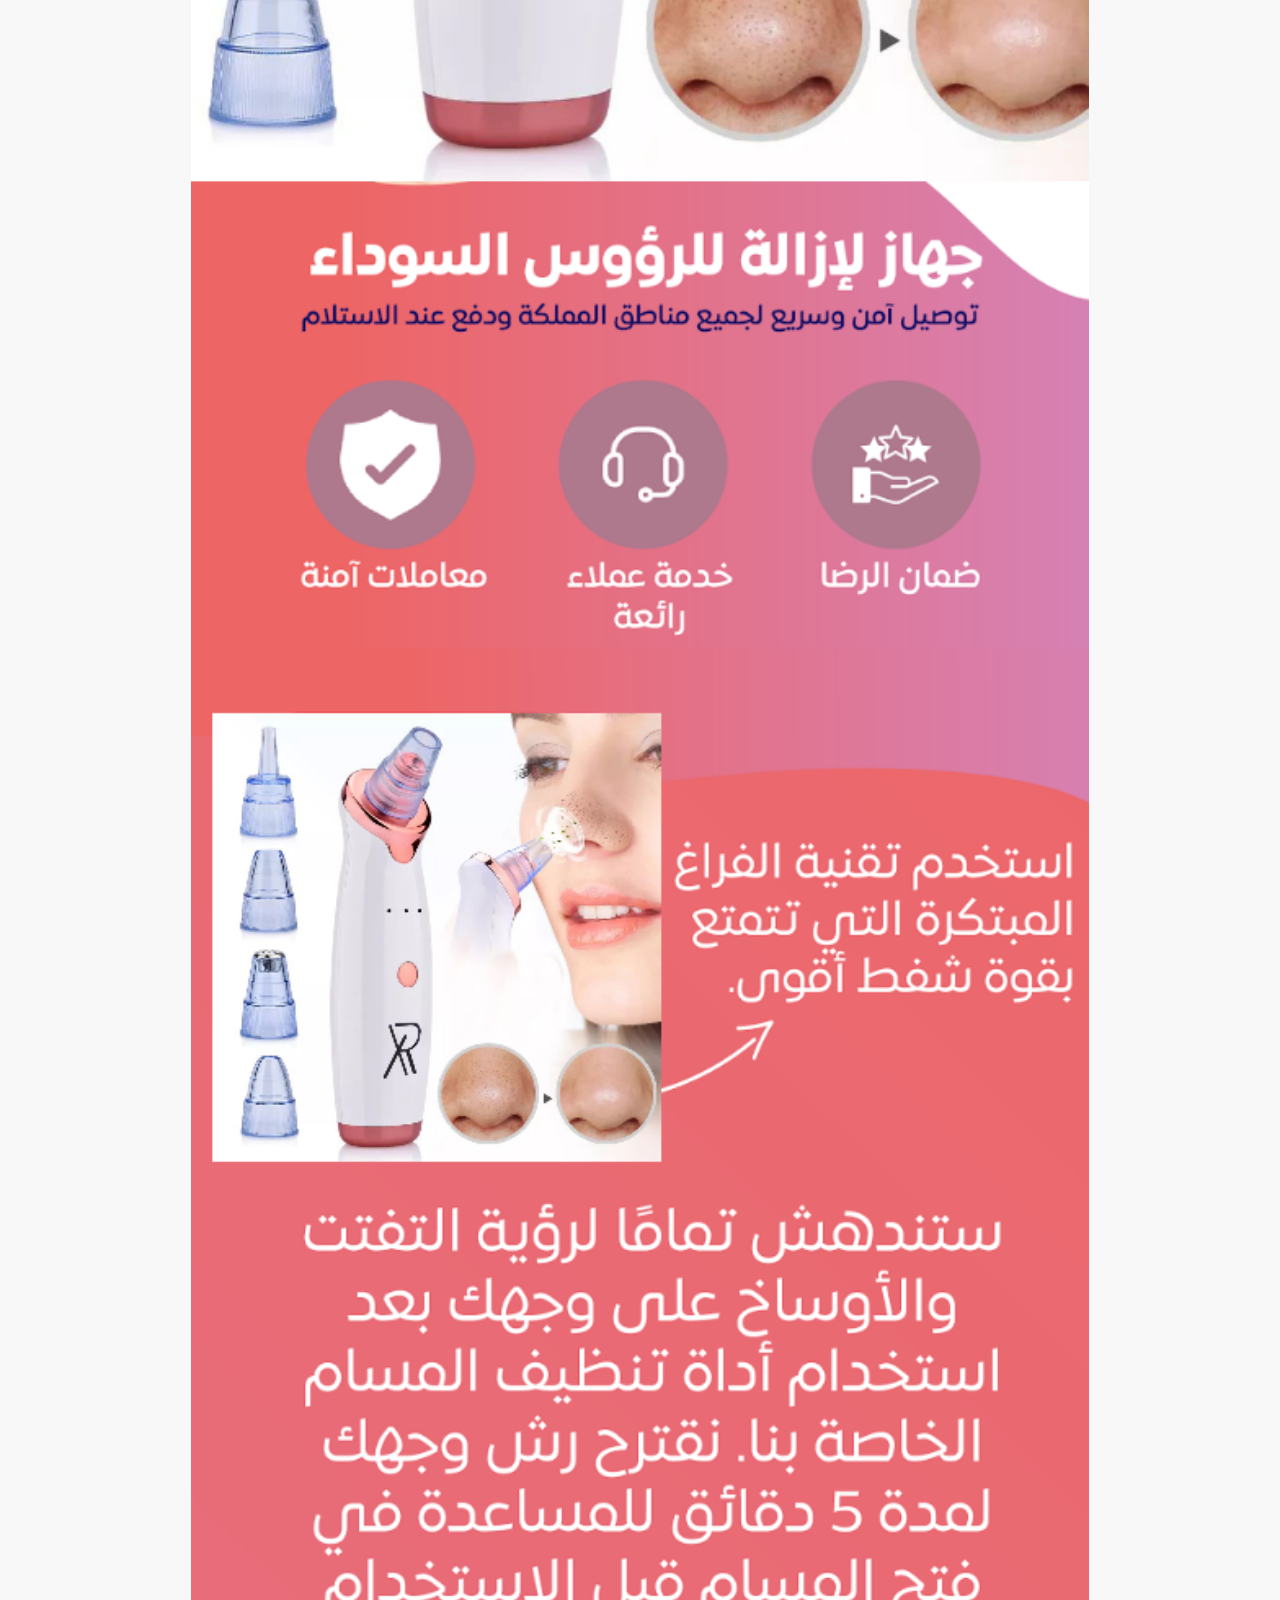
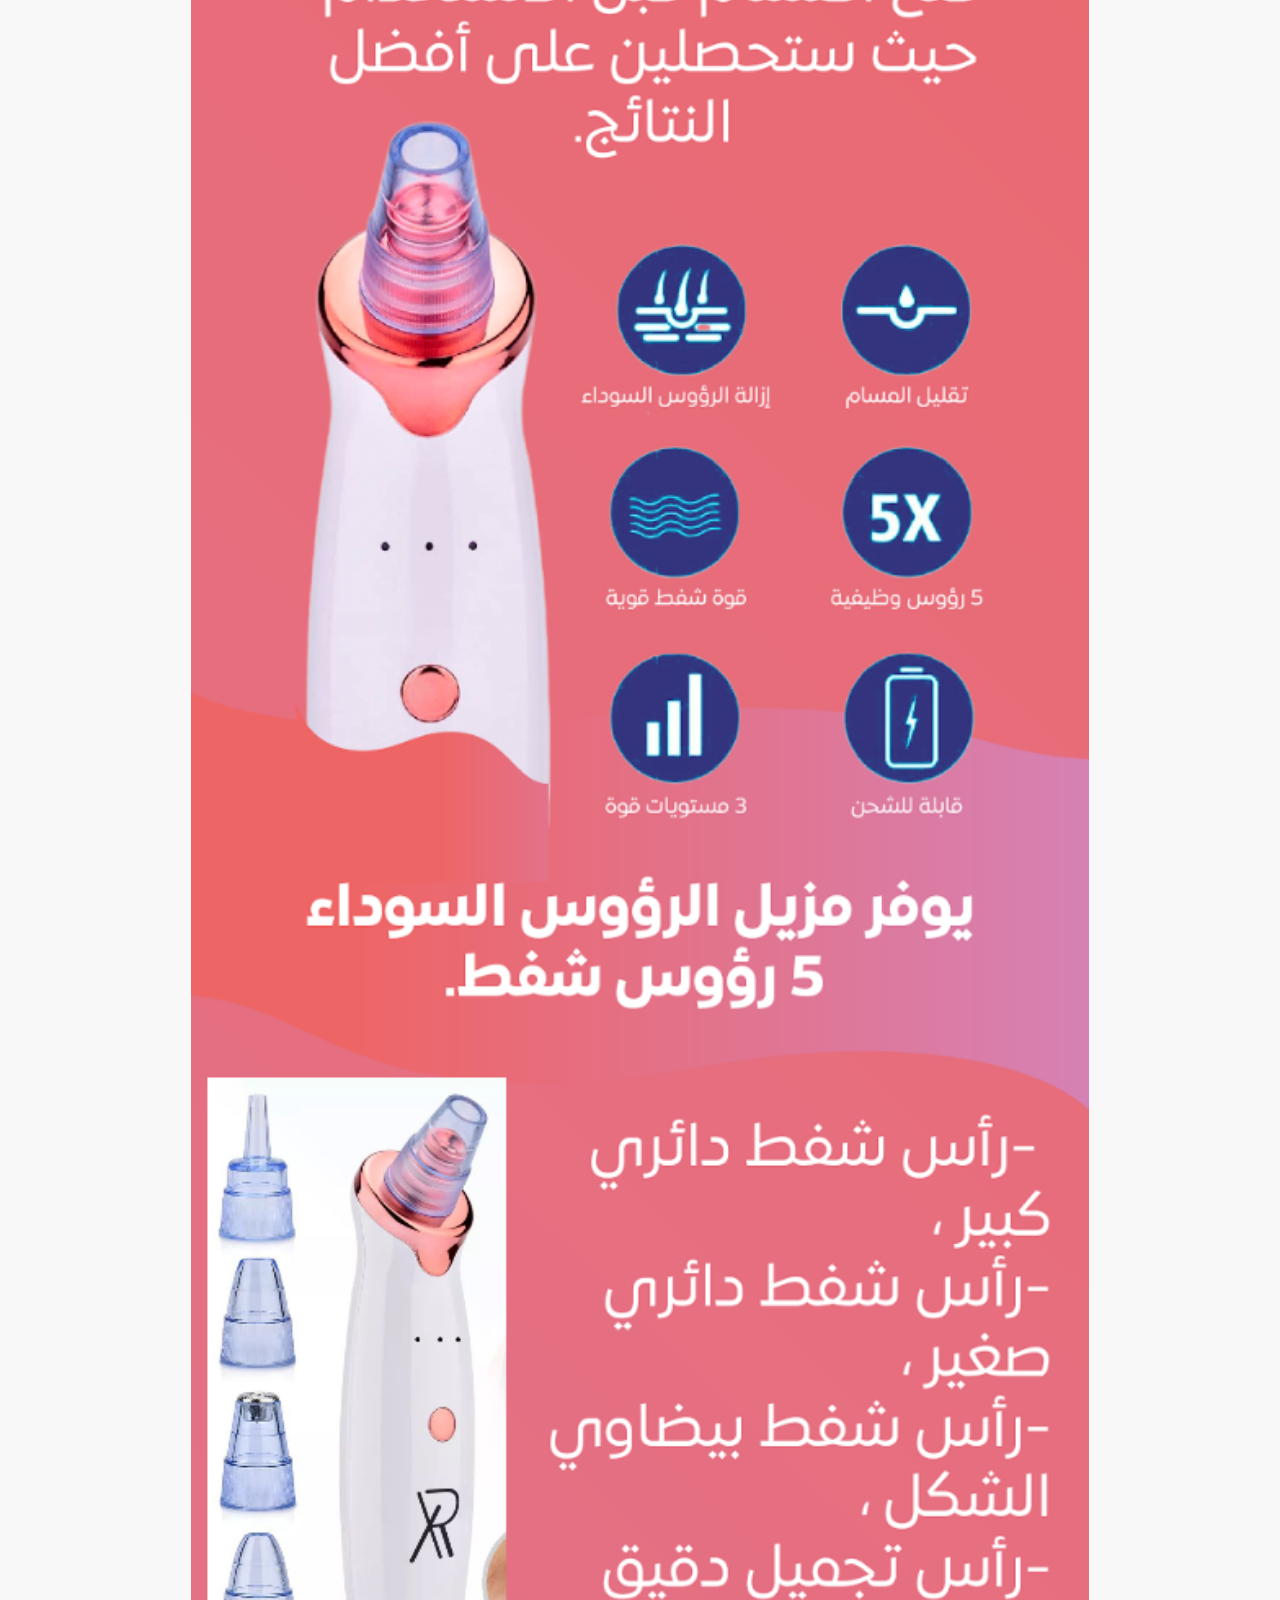
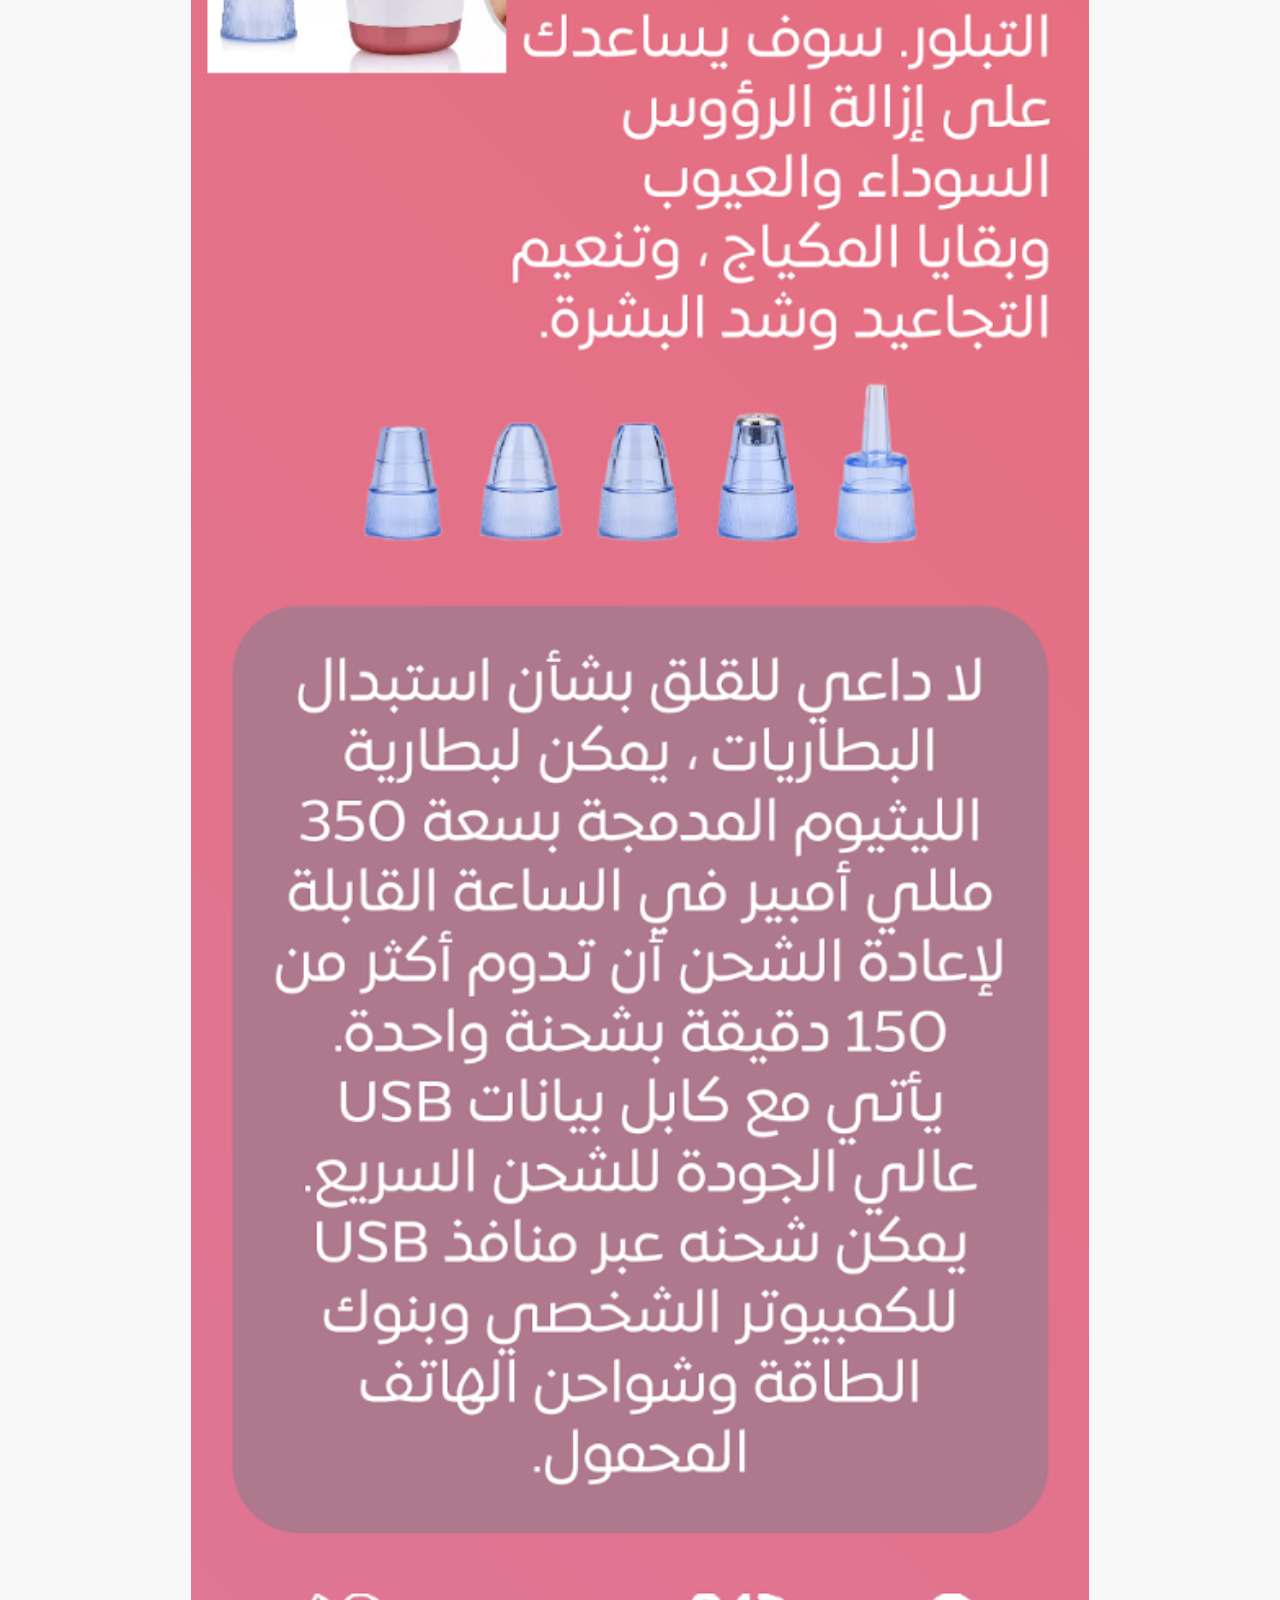
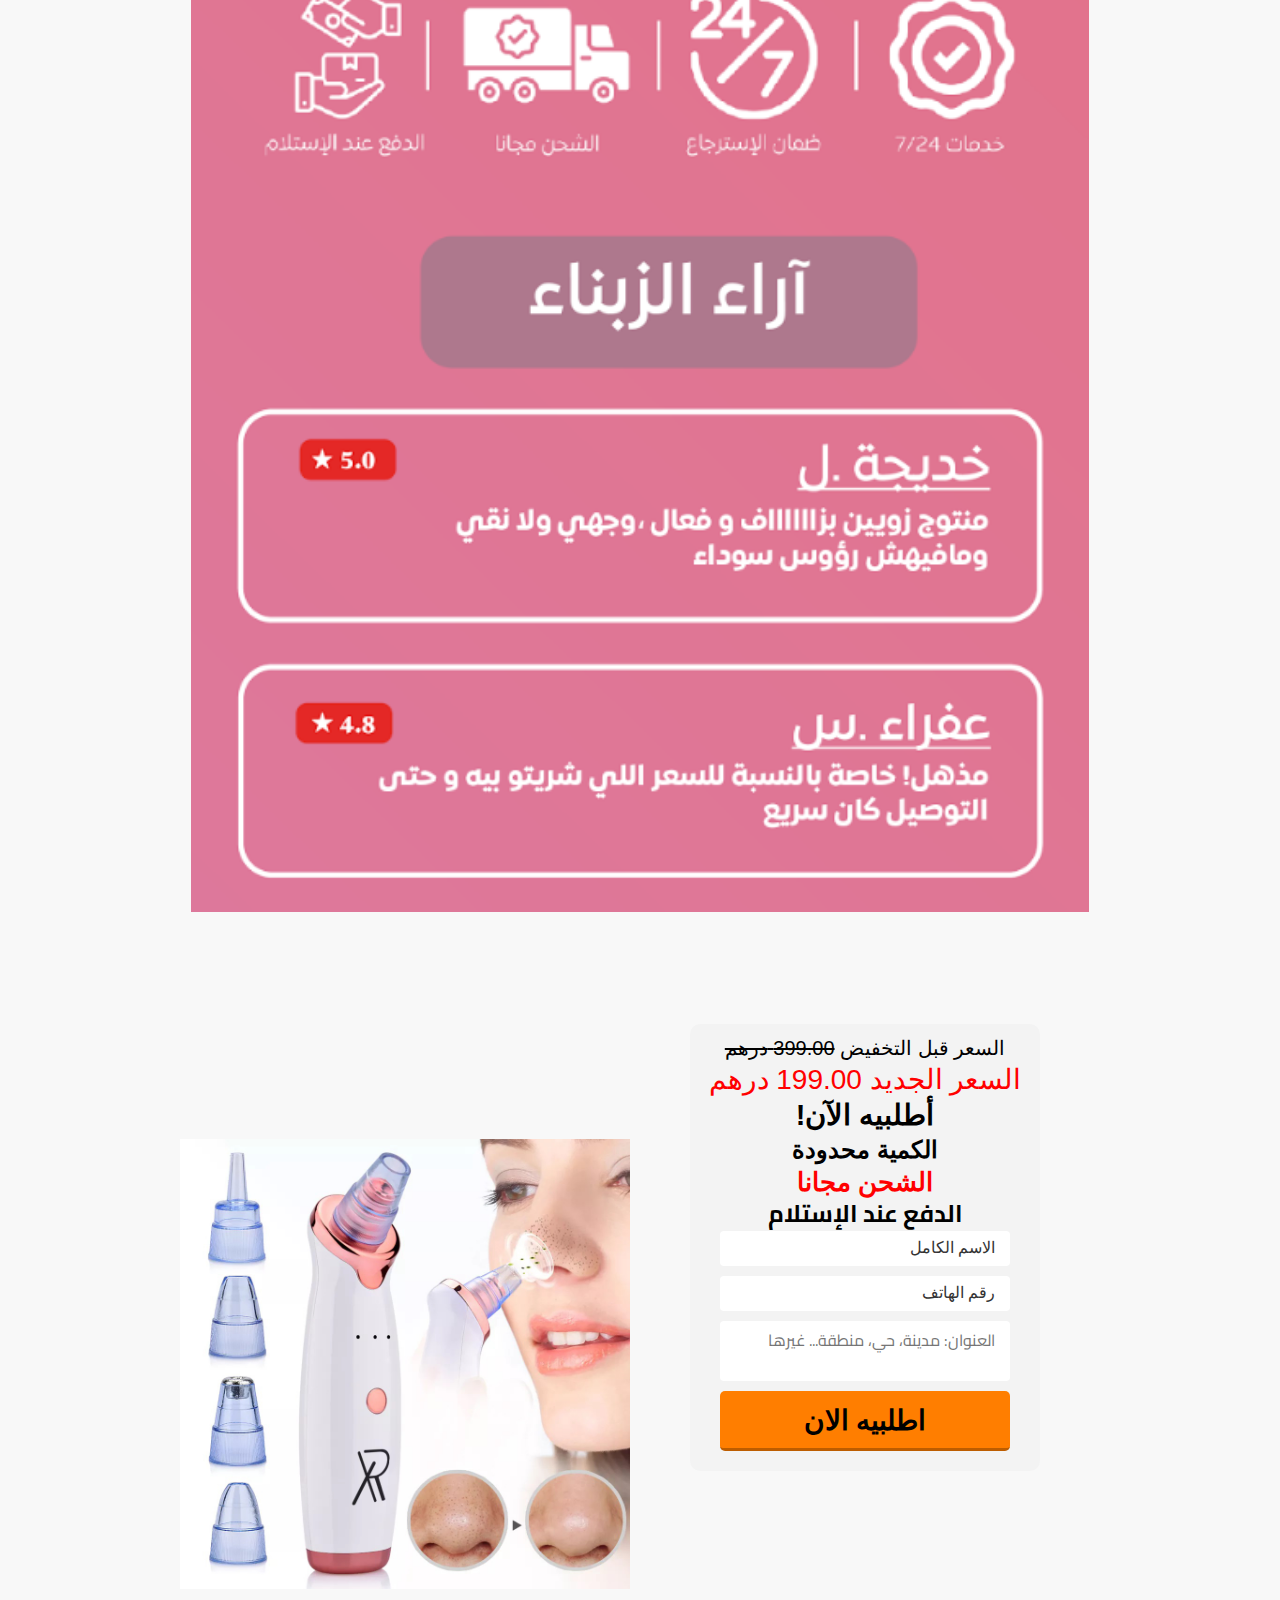
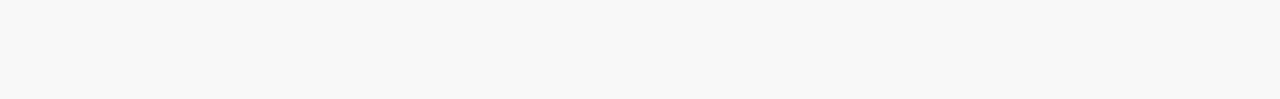
==== commit ee5e5a10: "Update index.html" ====
--- a/index.html
+++ b/index.html
@@ -99,7 +99,7 @@
 								<textarea class="address form-text" name="address" rows="3" placeholder="العنوان: مدينة، حي، منطقة، "></textarea>
 								<button name="button" class="form-btn" type="submit">أطلبيه الان</button>
 							</form>
-							
+							<br><br>
 	  <p>عند شراء هذا الجهاز سيتم تسجيلك تلقائيا</p>
 	  <p> في المسابقة الشهرية للفوز بهدايا ثمينة</p>
 						</div>
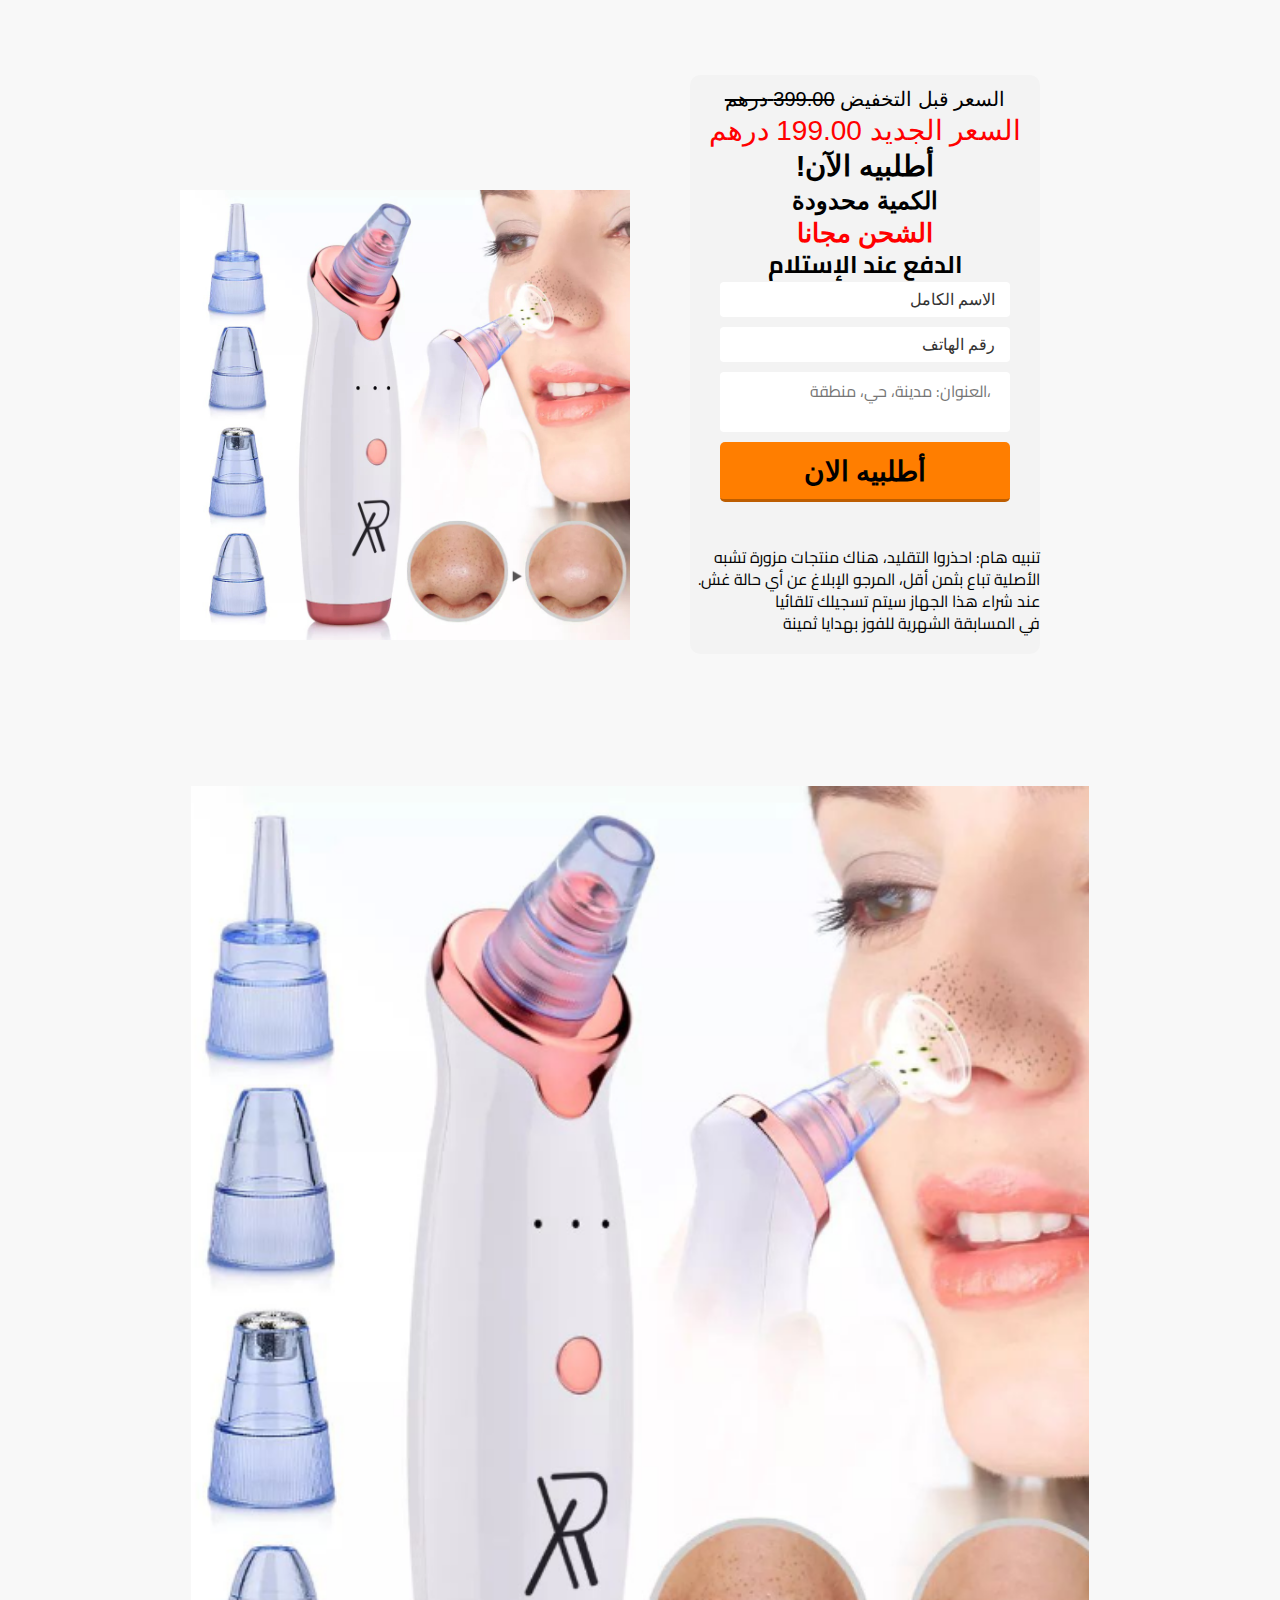
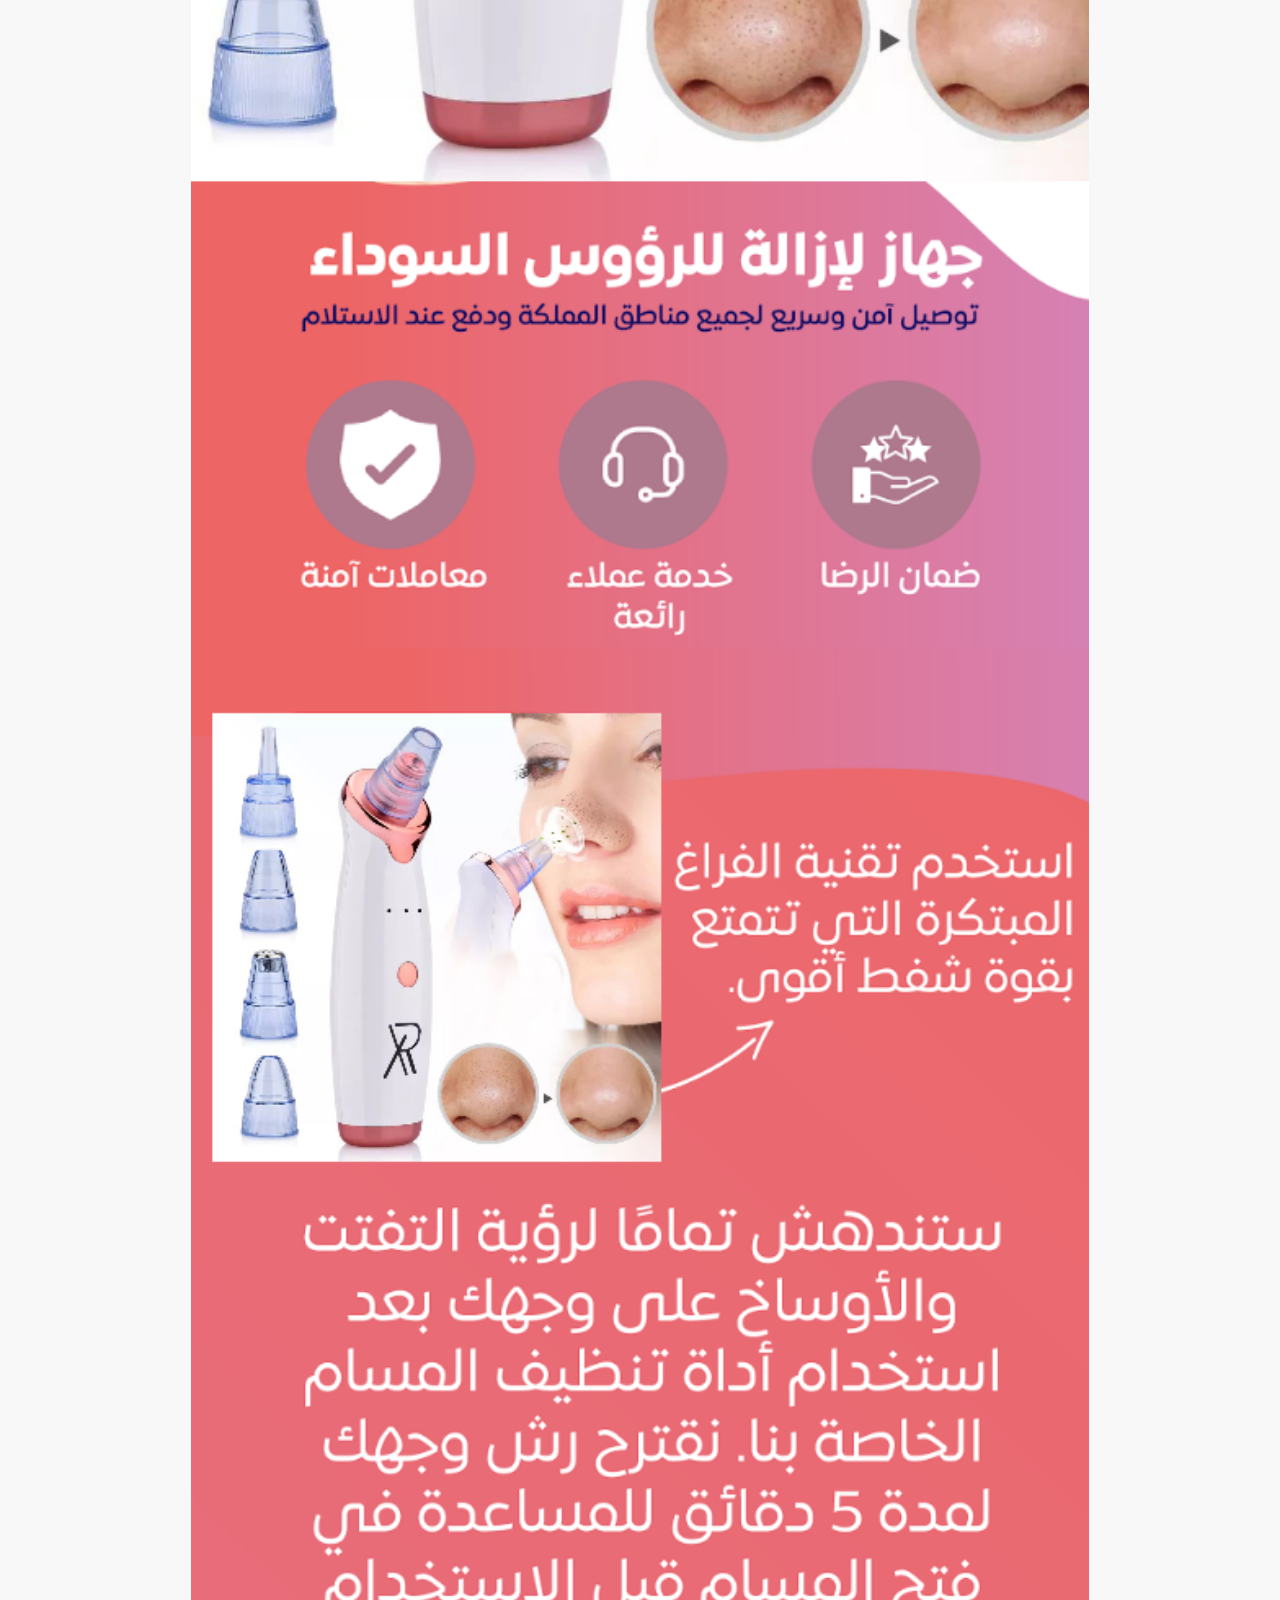
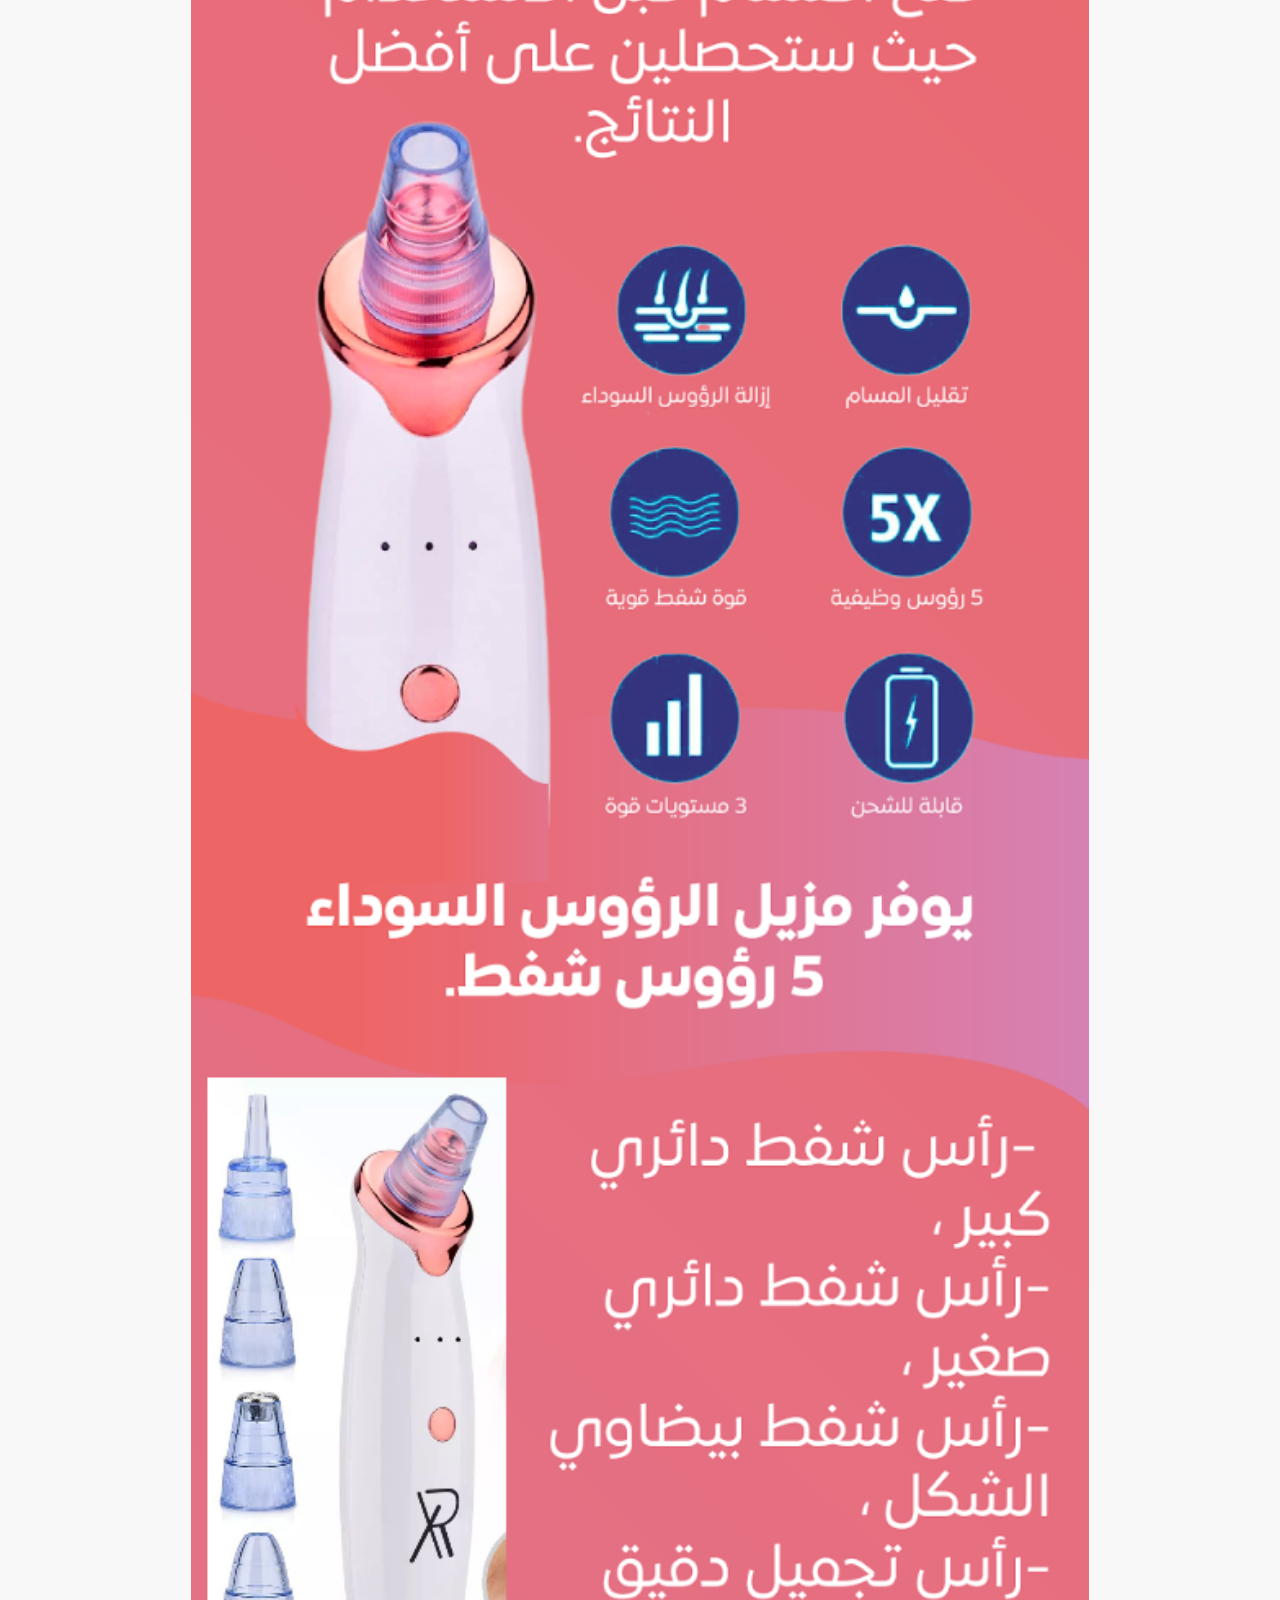
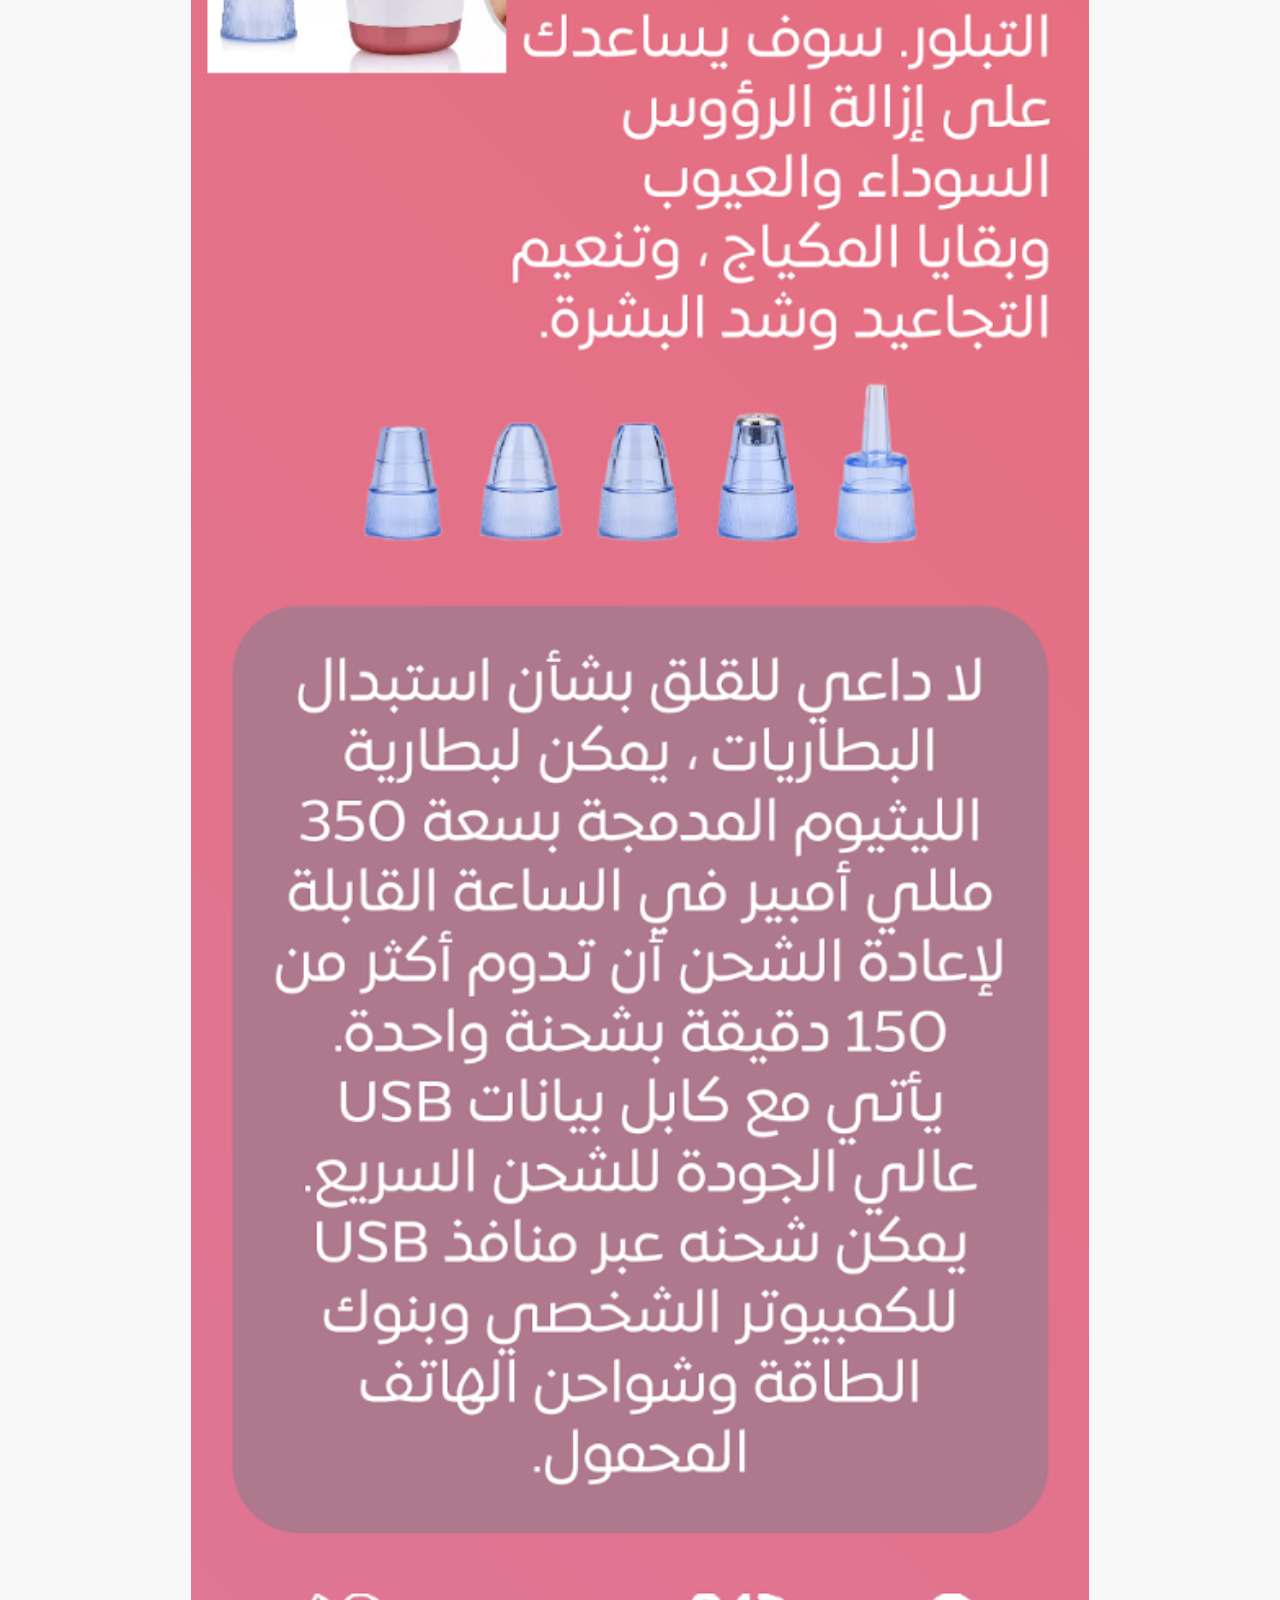
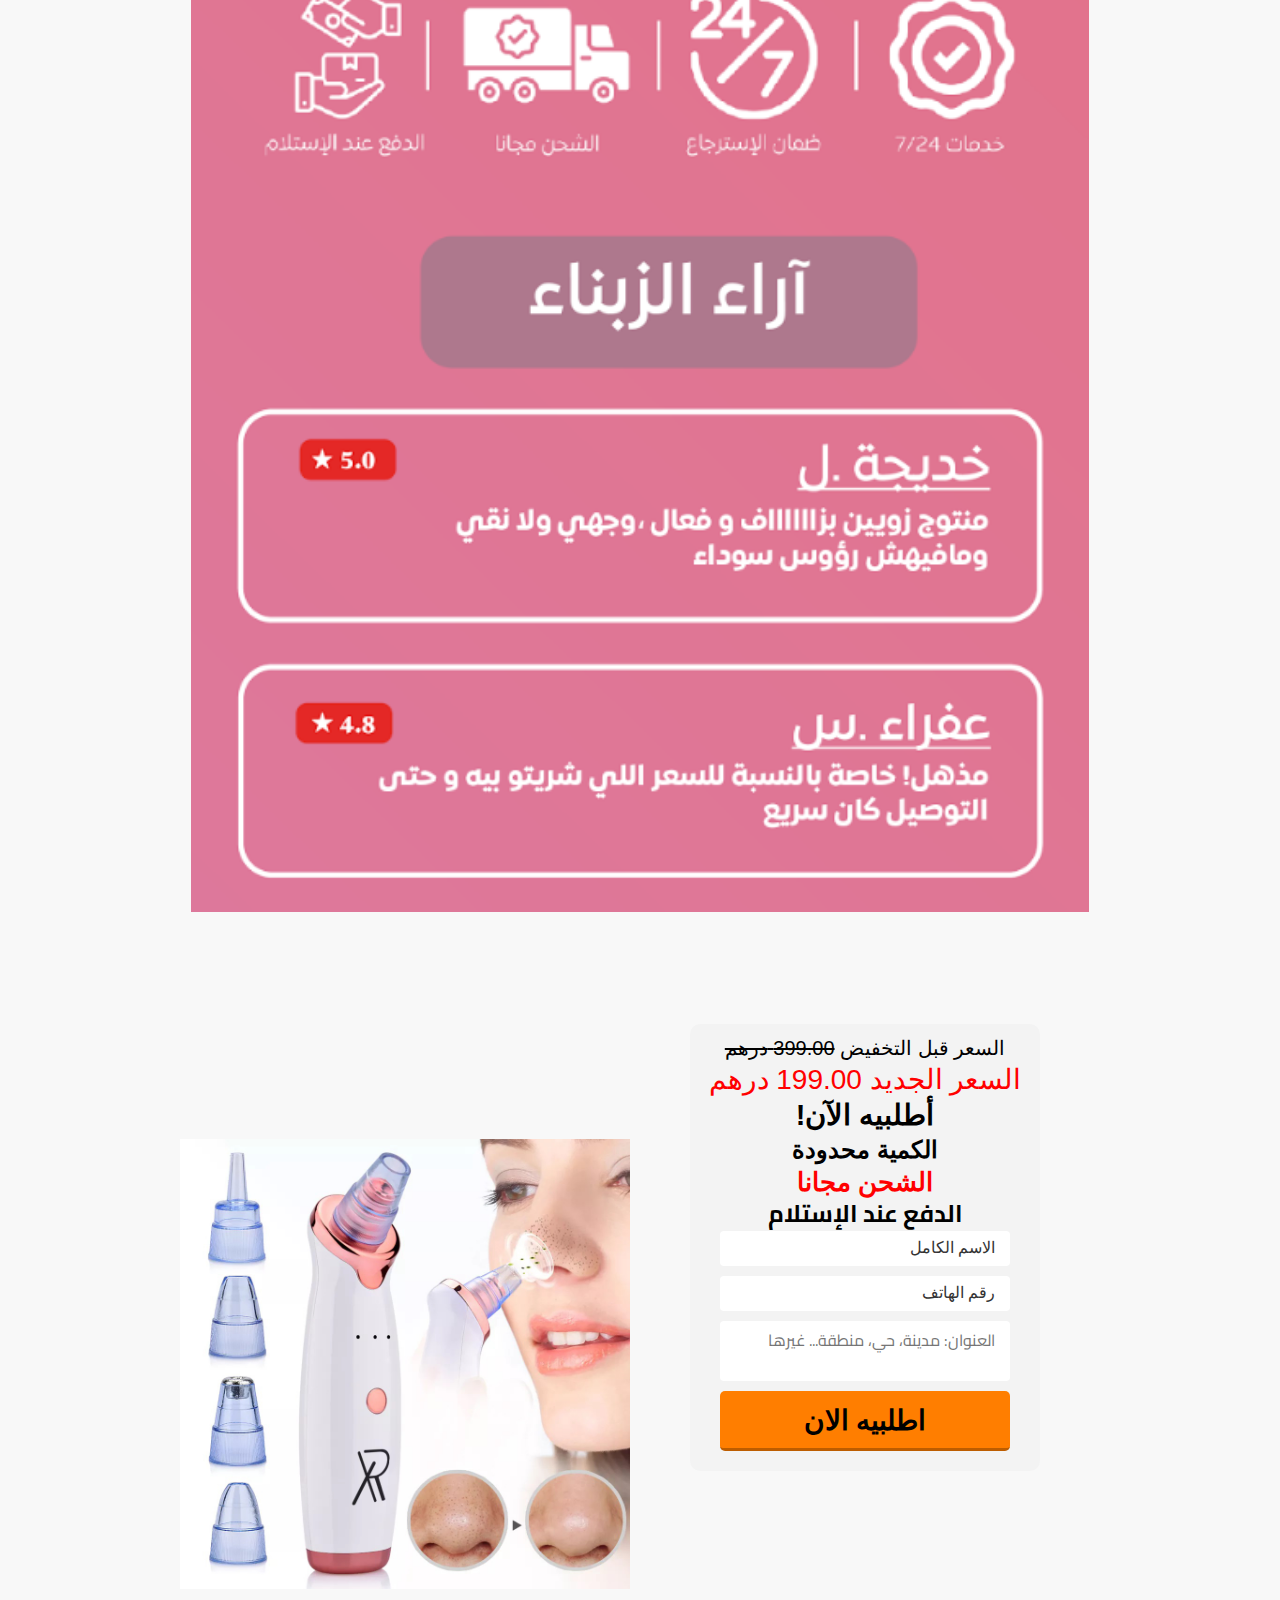
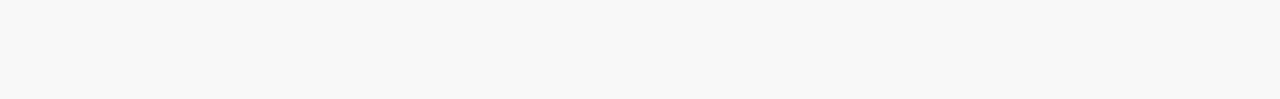
==== commit c52cf9a6: "Sss" ====
--- a/index.html
+++ b/index.html
@@ -100,7 +100,8 @@
 								<button name="button" class="form-btn" type="submit">أطلبيه الان</button>
 							</form>
 							<br><br>
-	  <p>عند شراء هذا الجهاز سيتم تسجيلك تلقائيا</p>
+	  <p>تنبيه هام: احذروا التقليد، هناك منتجات مزورة تشبه الأصلية تباع بثمن أقل، المرجو الإبلاغ عن أي حالة غش.</p>
+<p>عند شراء هذا الجهاز سيتم تسجيلك تلقائيا</p>
 	  <p> في المسابقة الشهرية للفوز بهدايا ثمينة</p>
 						</div>
 					</div>
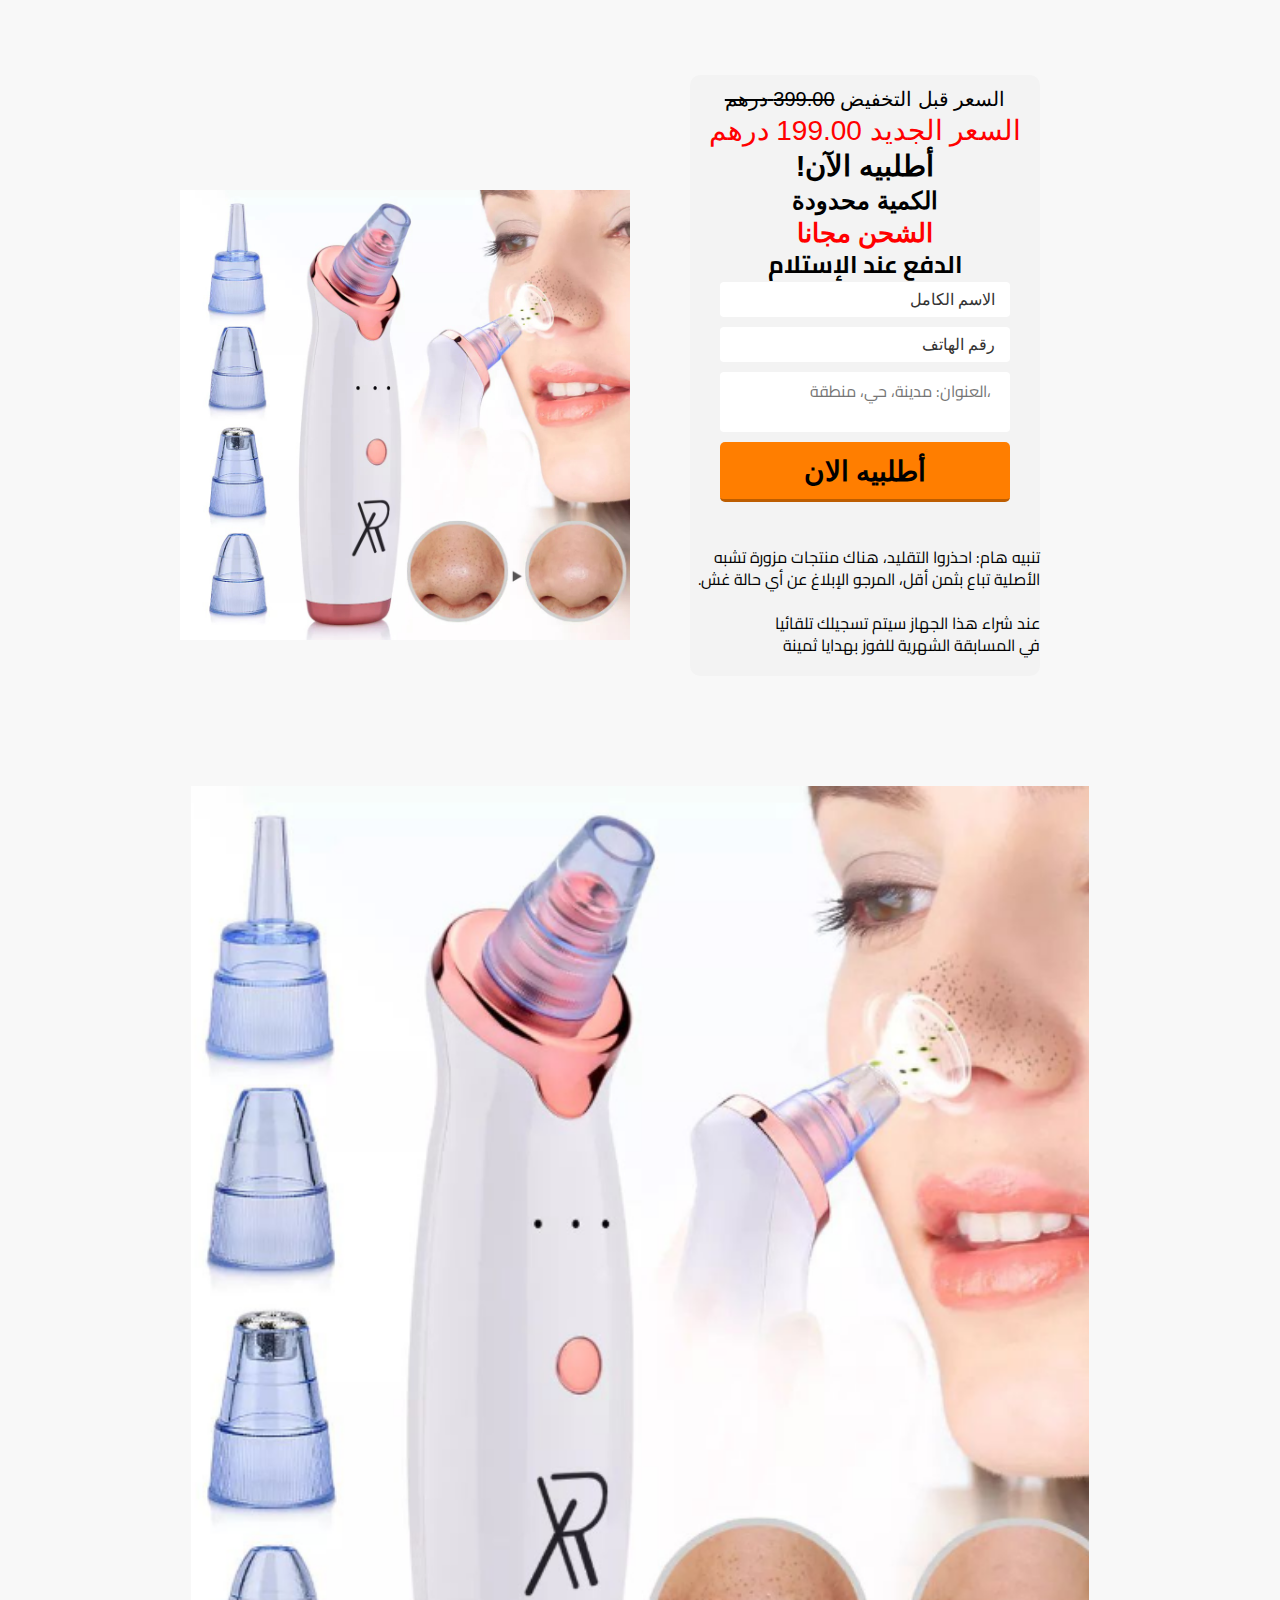
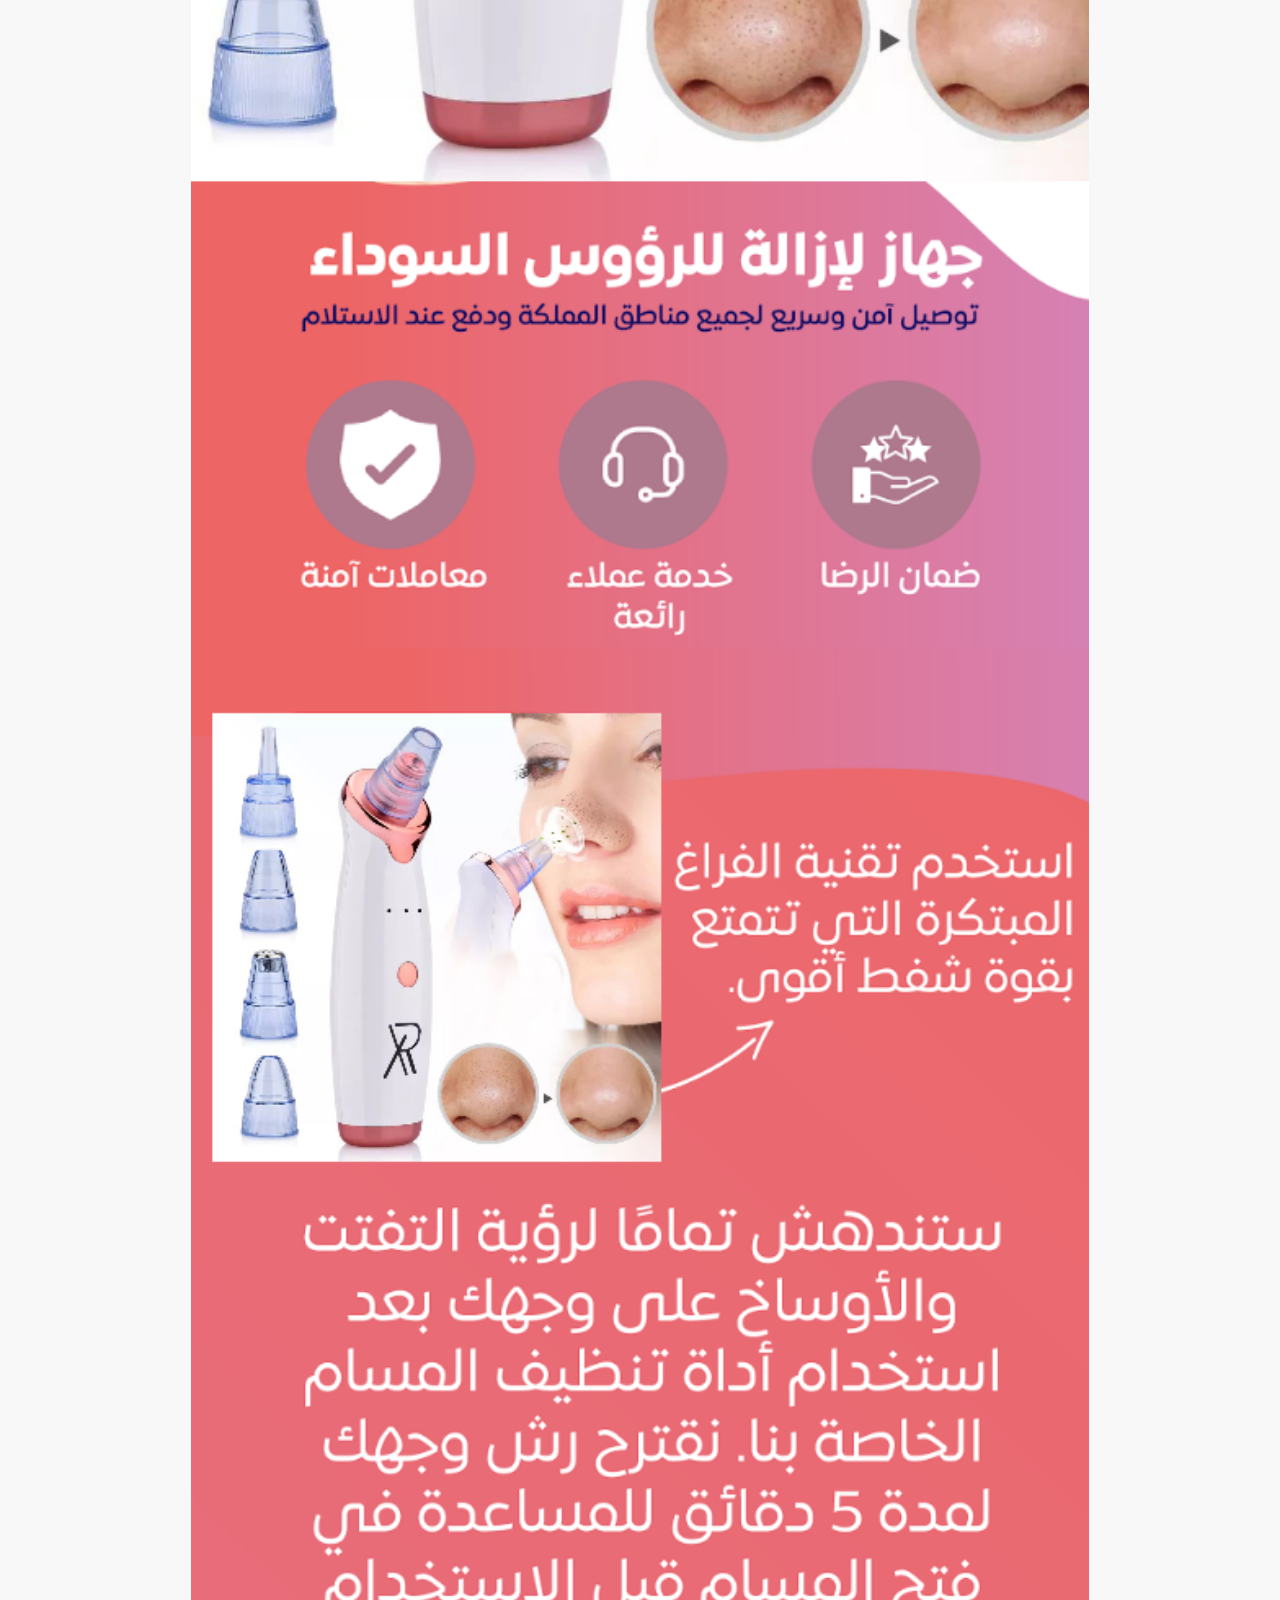
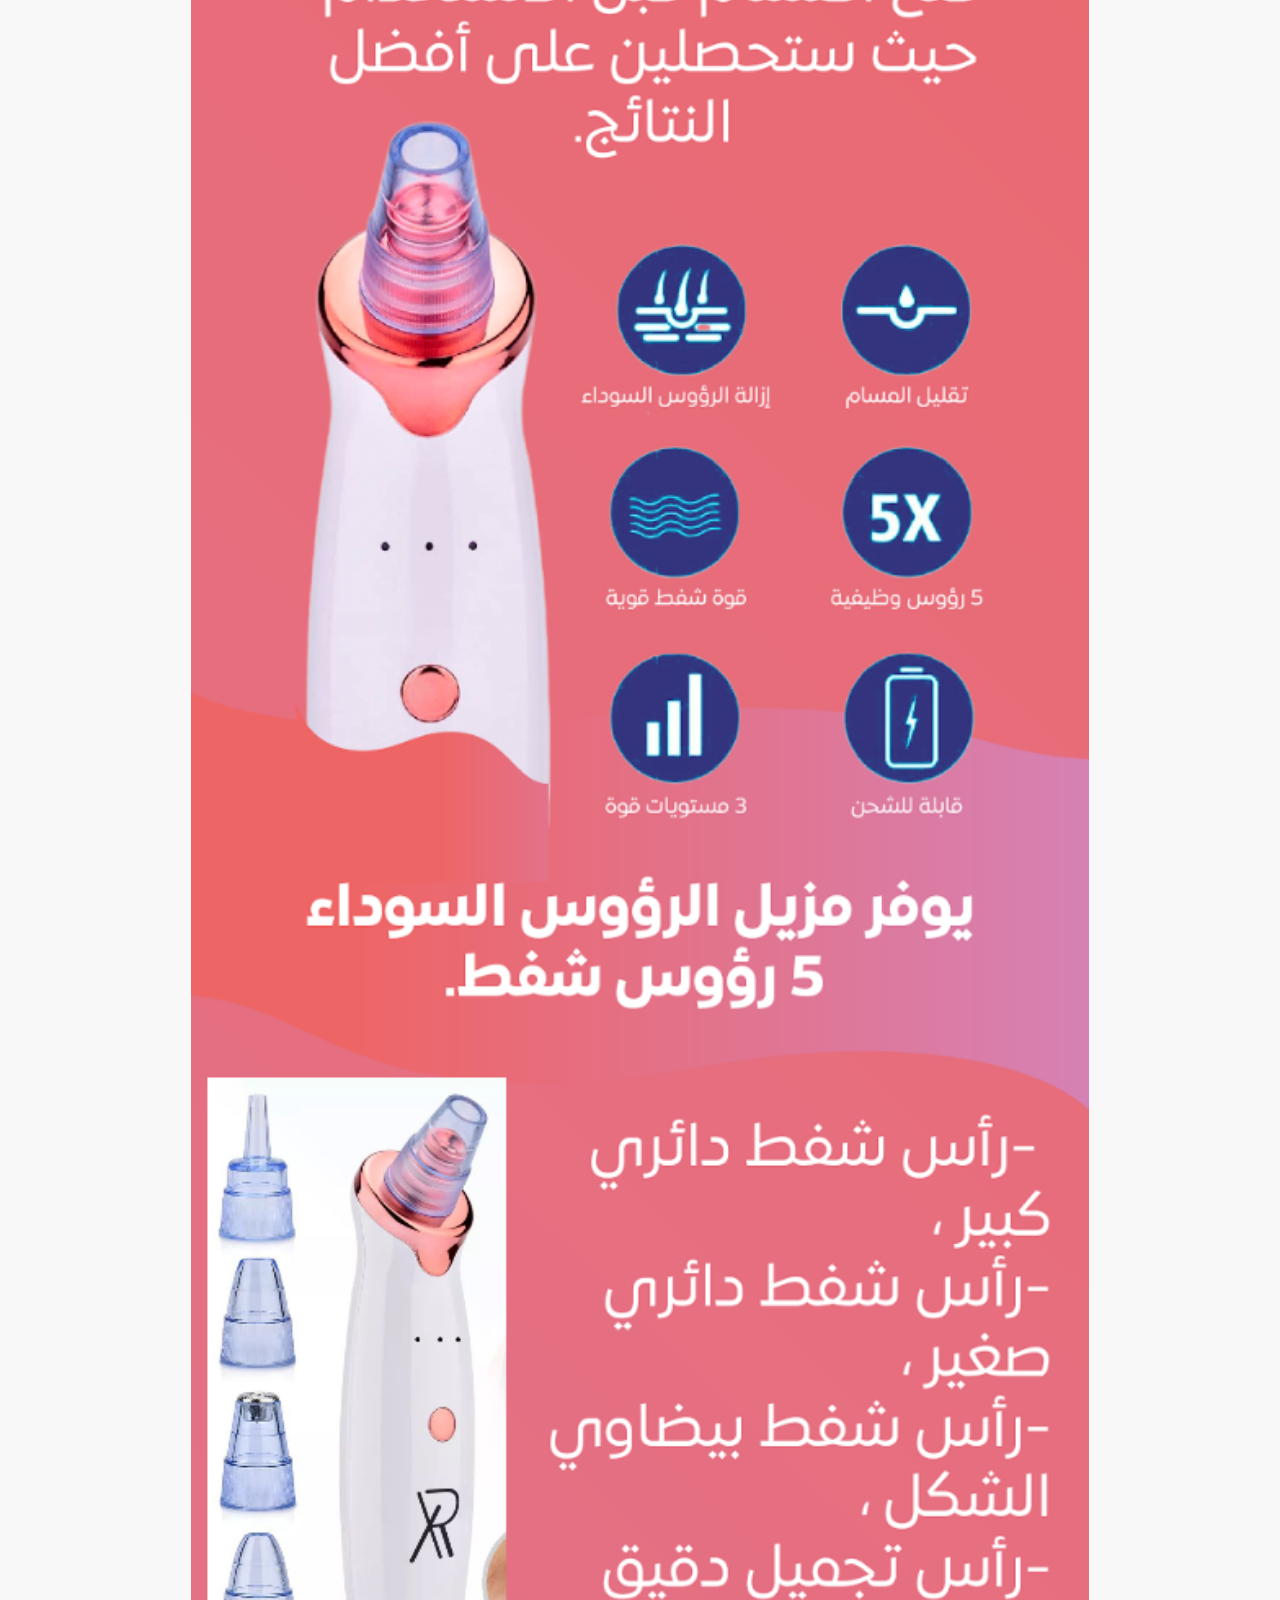
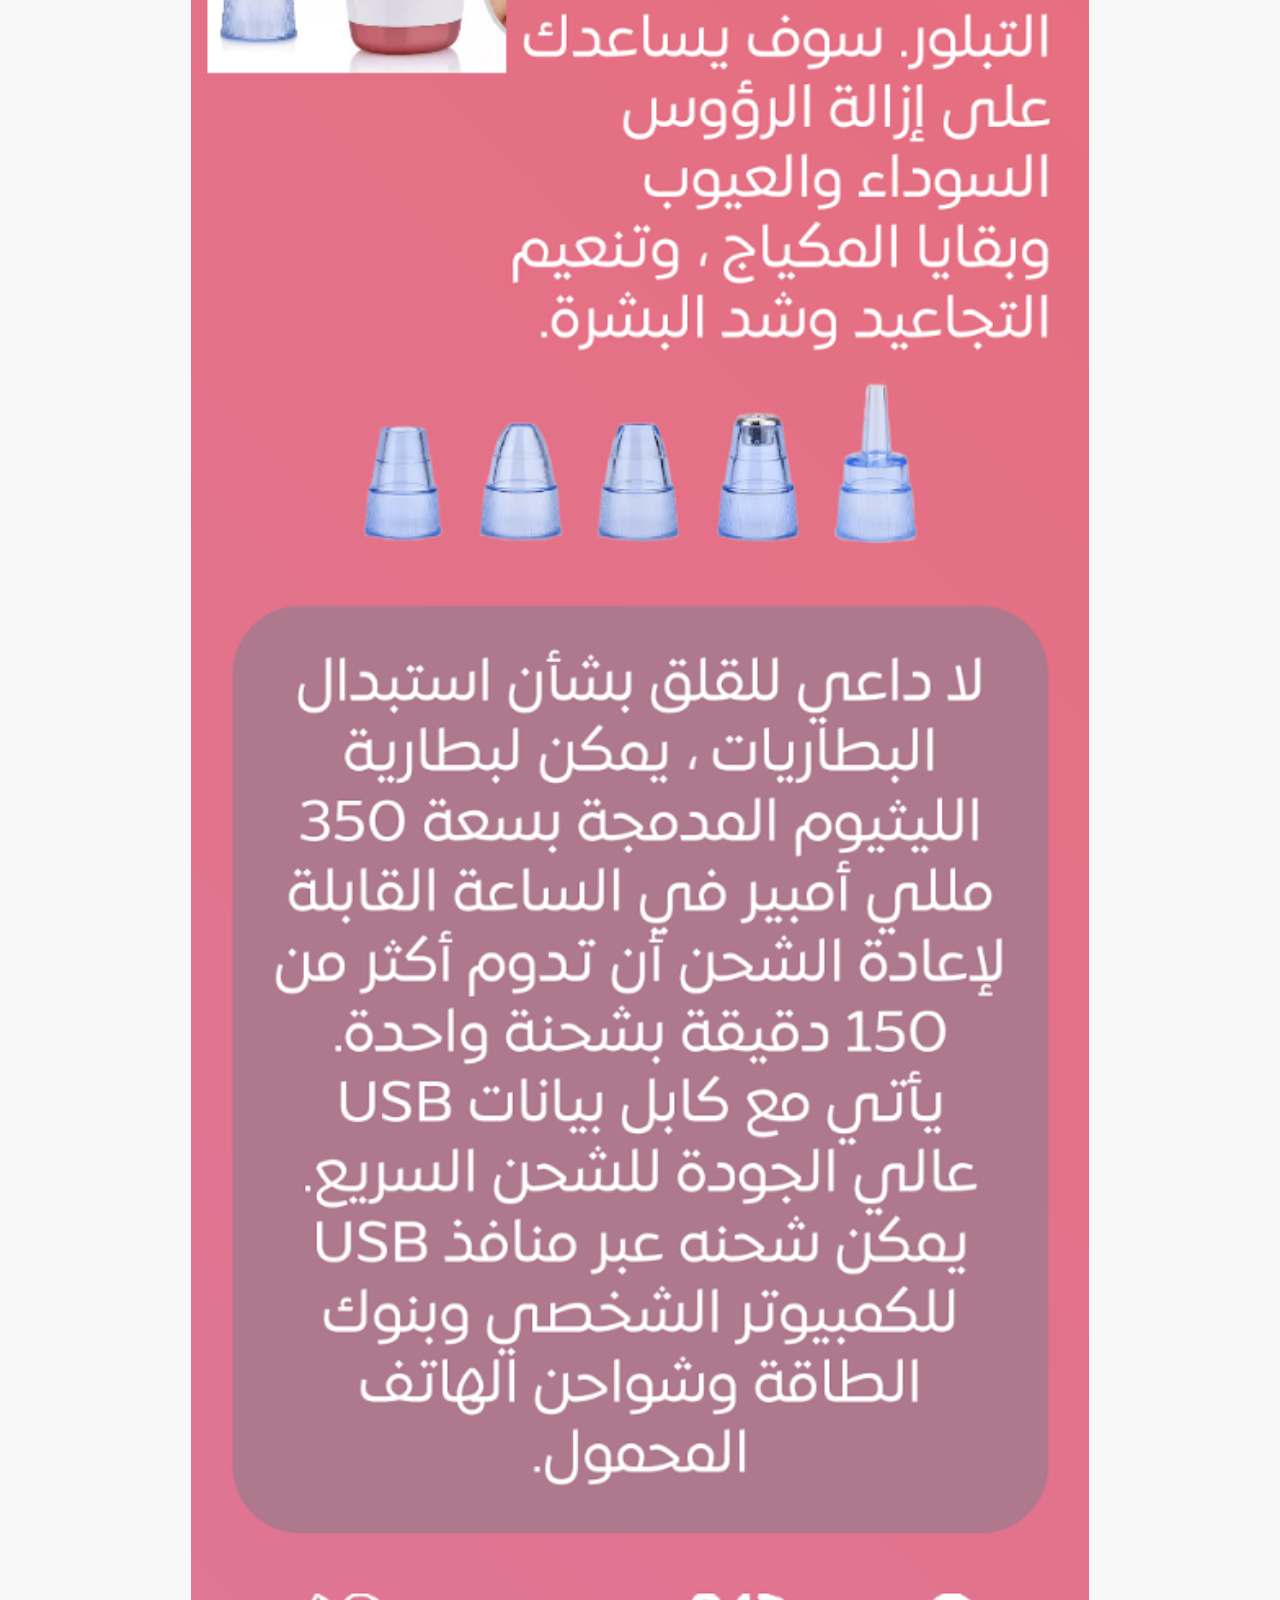
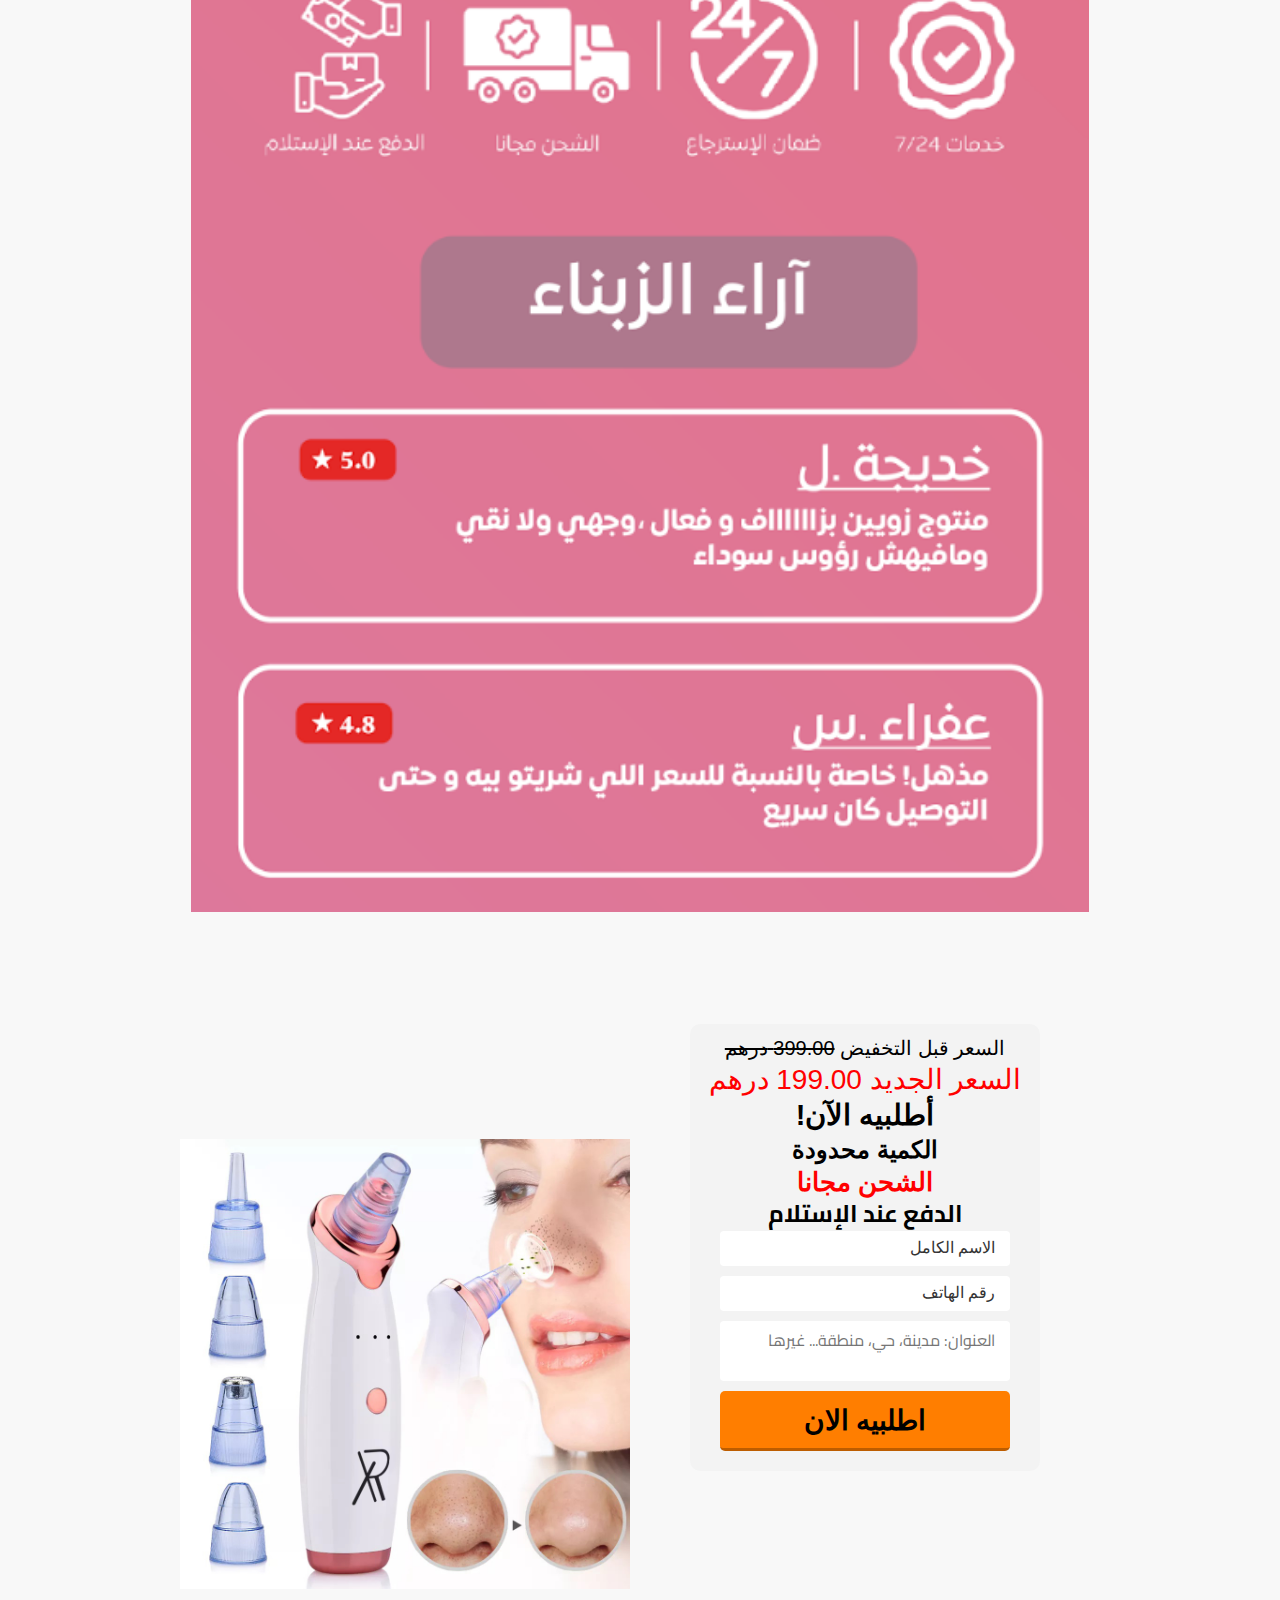
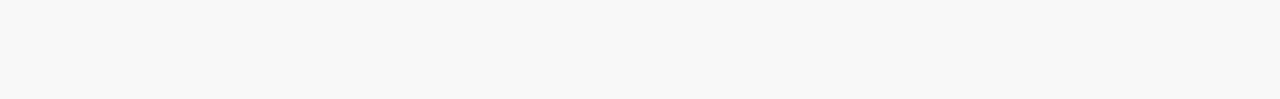
==== commit 016a102c: "Dd" ====
--- a/index.html
+++ b/index.html
@@ -101,7 +101,7 @@
 							</form>
 							<br><br>
 	  <p>تنبيه هام: احذروا التقليد، هناك منتجات مزورة تشبه الأصلية تباع بثمن أقل، المرجو الإبلاغ عن أي حالة غش.</p>
-<p>عند شراء هذا الجهاز سيتم تسجيلك تلقائيا</p>
+<br><p>عند شراء هذا الجهاز سيتم تسجيلك تلقائيا</p>
 	  <p> في المسابقة الشهرية للفوز بهدايا ثمينة</p>
 						</div>
 					</div>
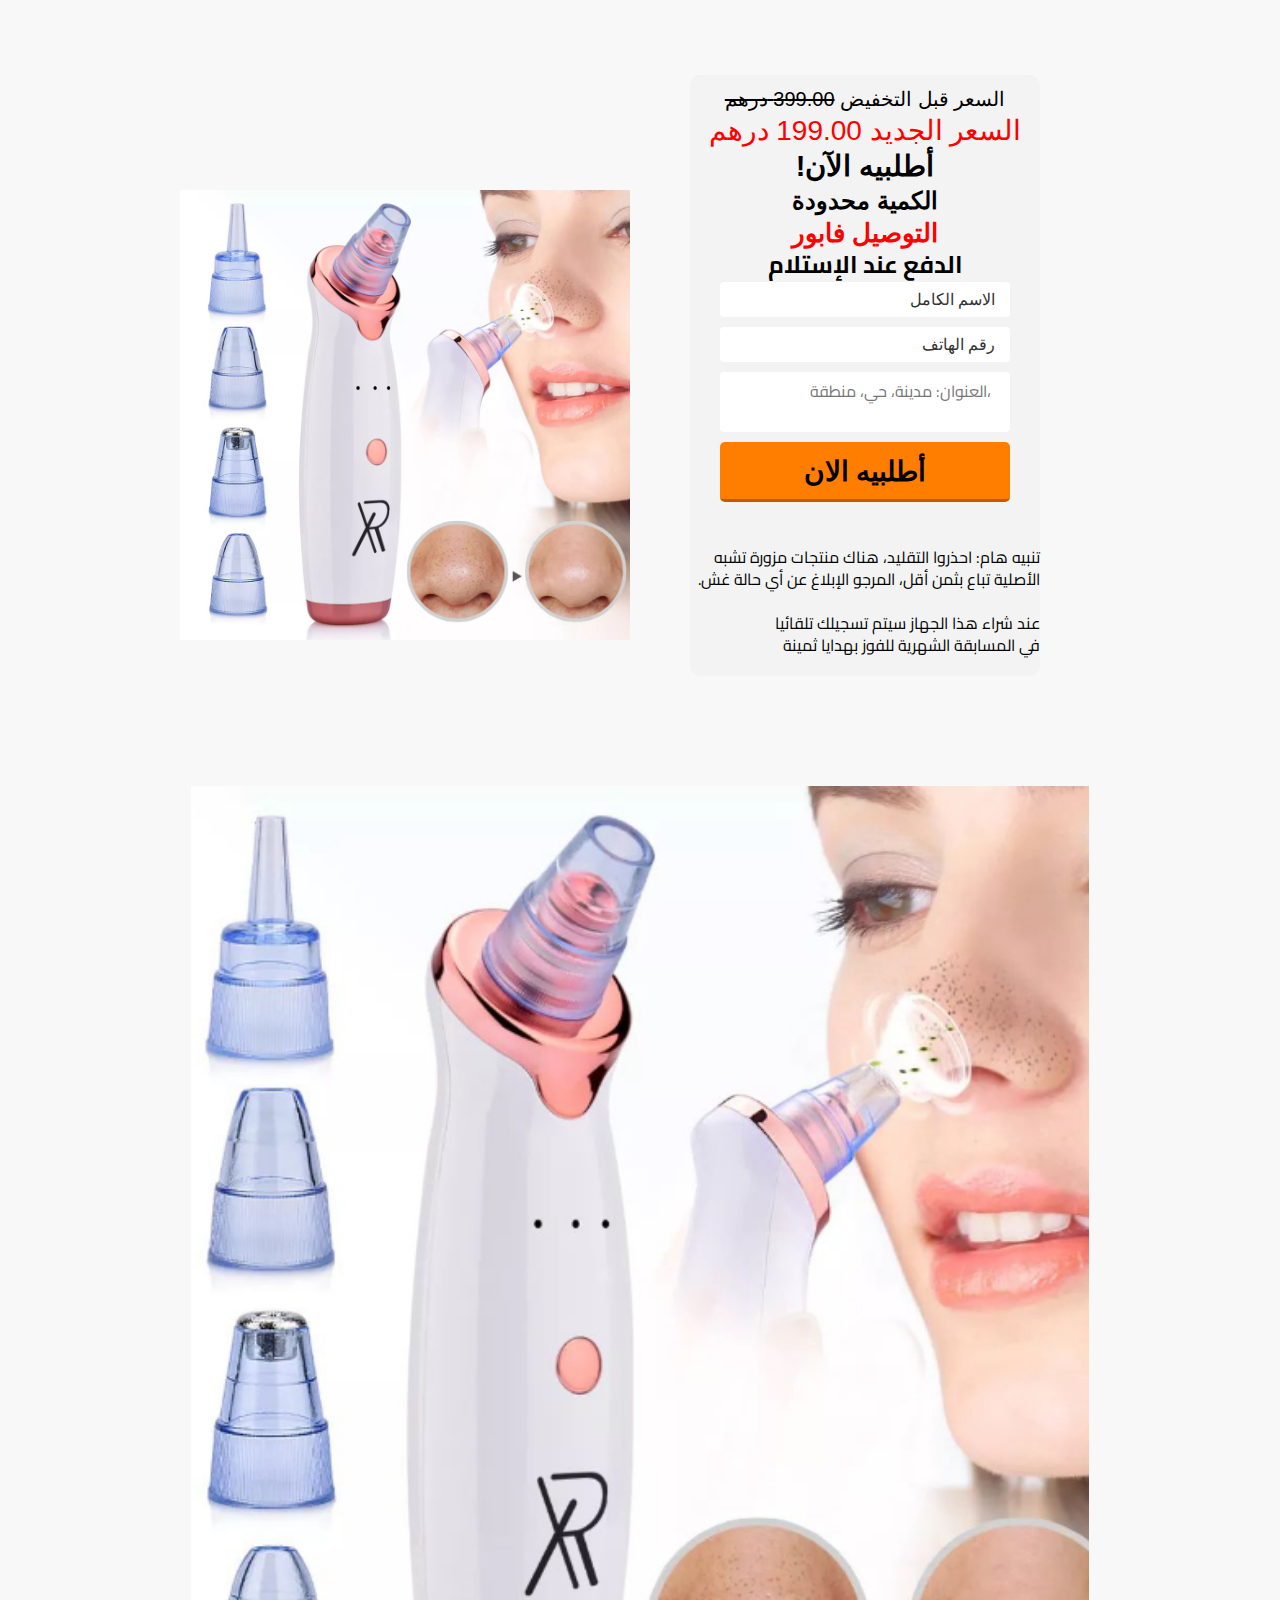
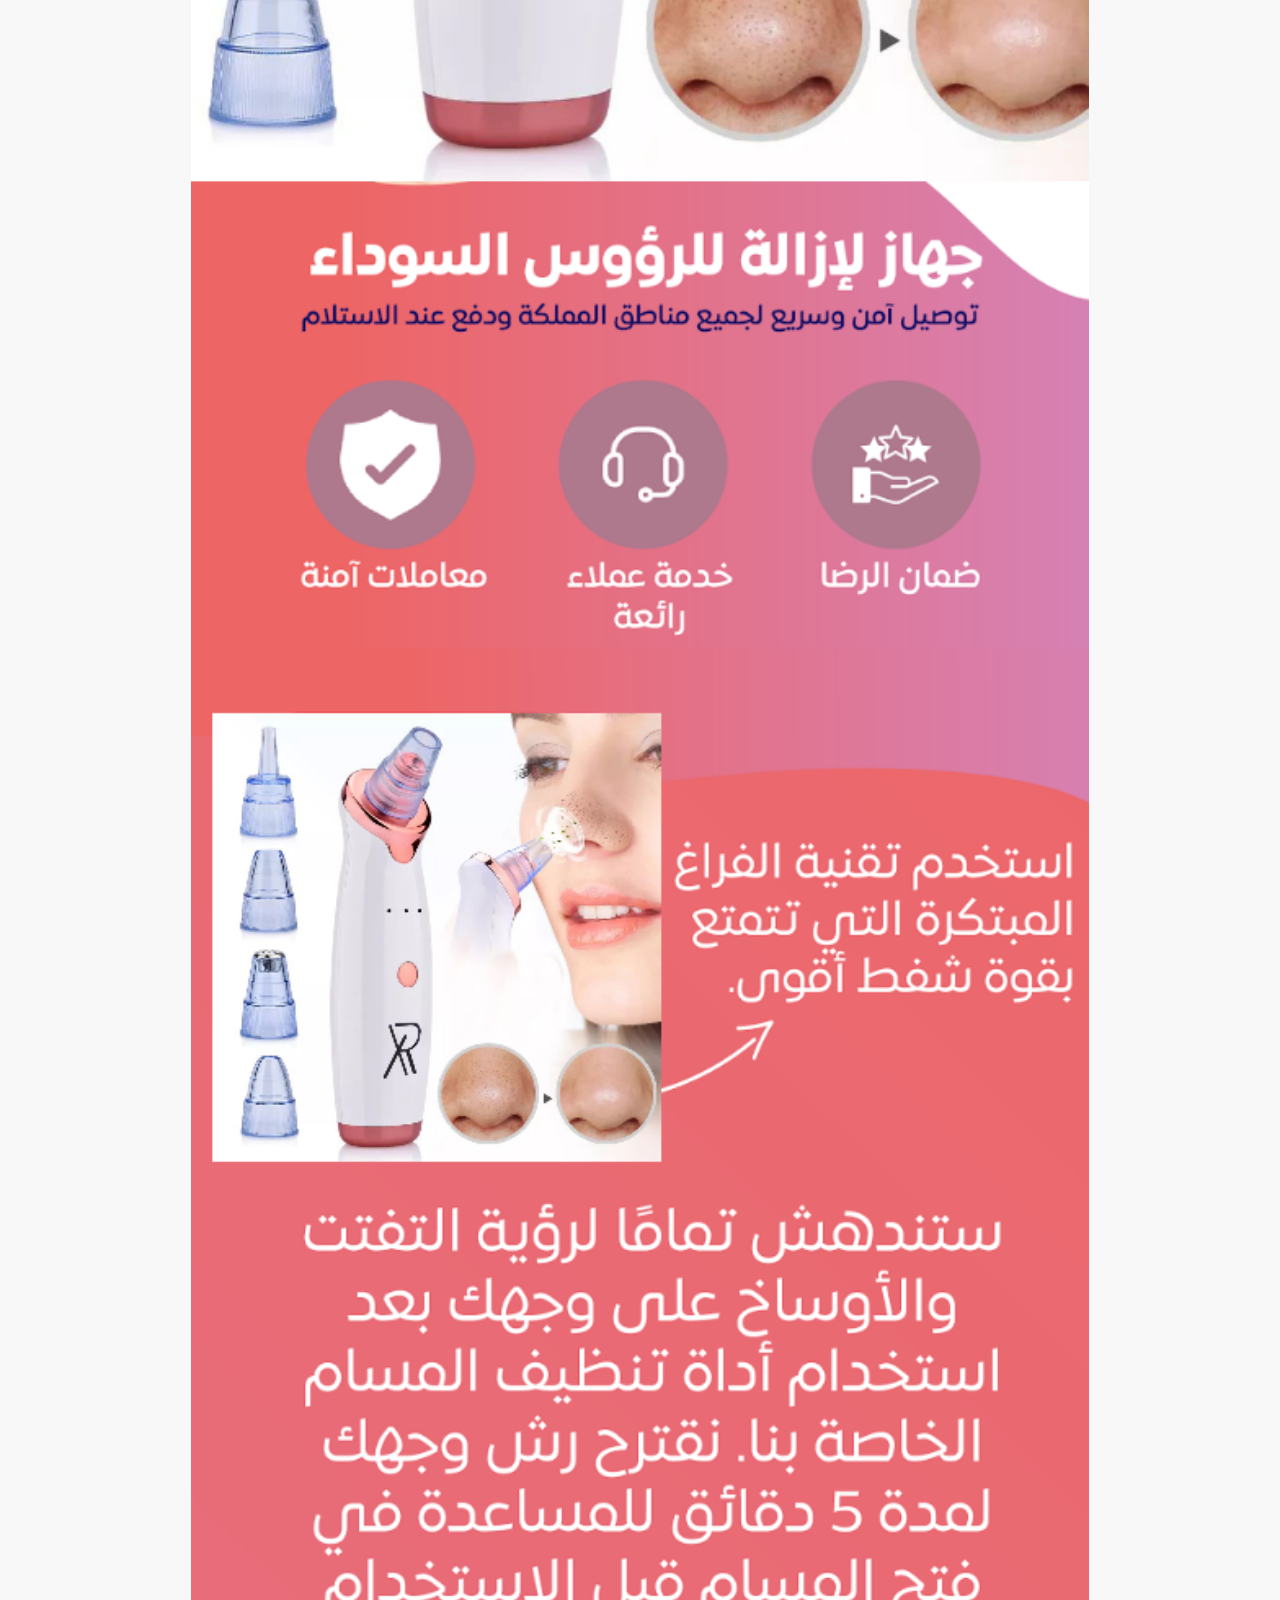
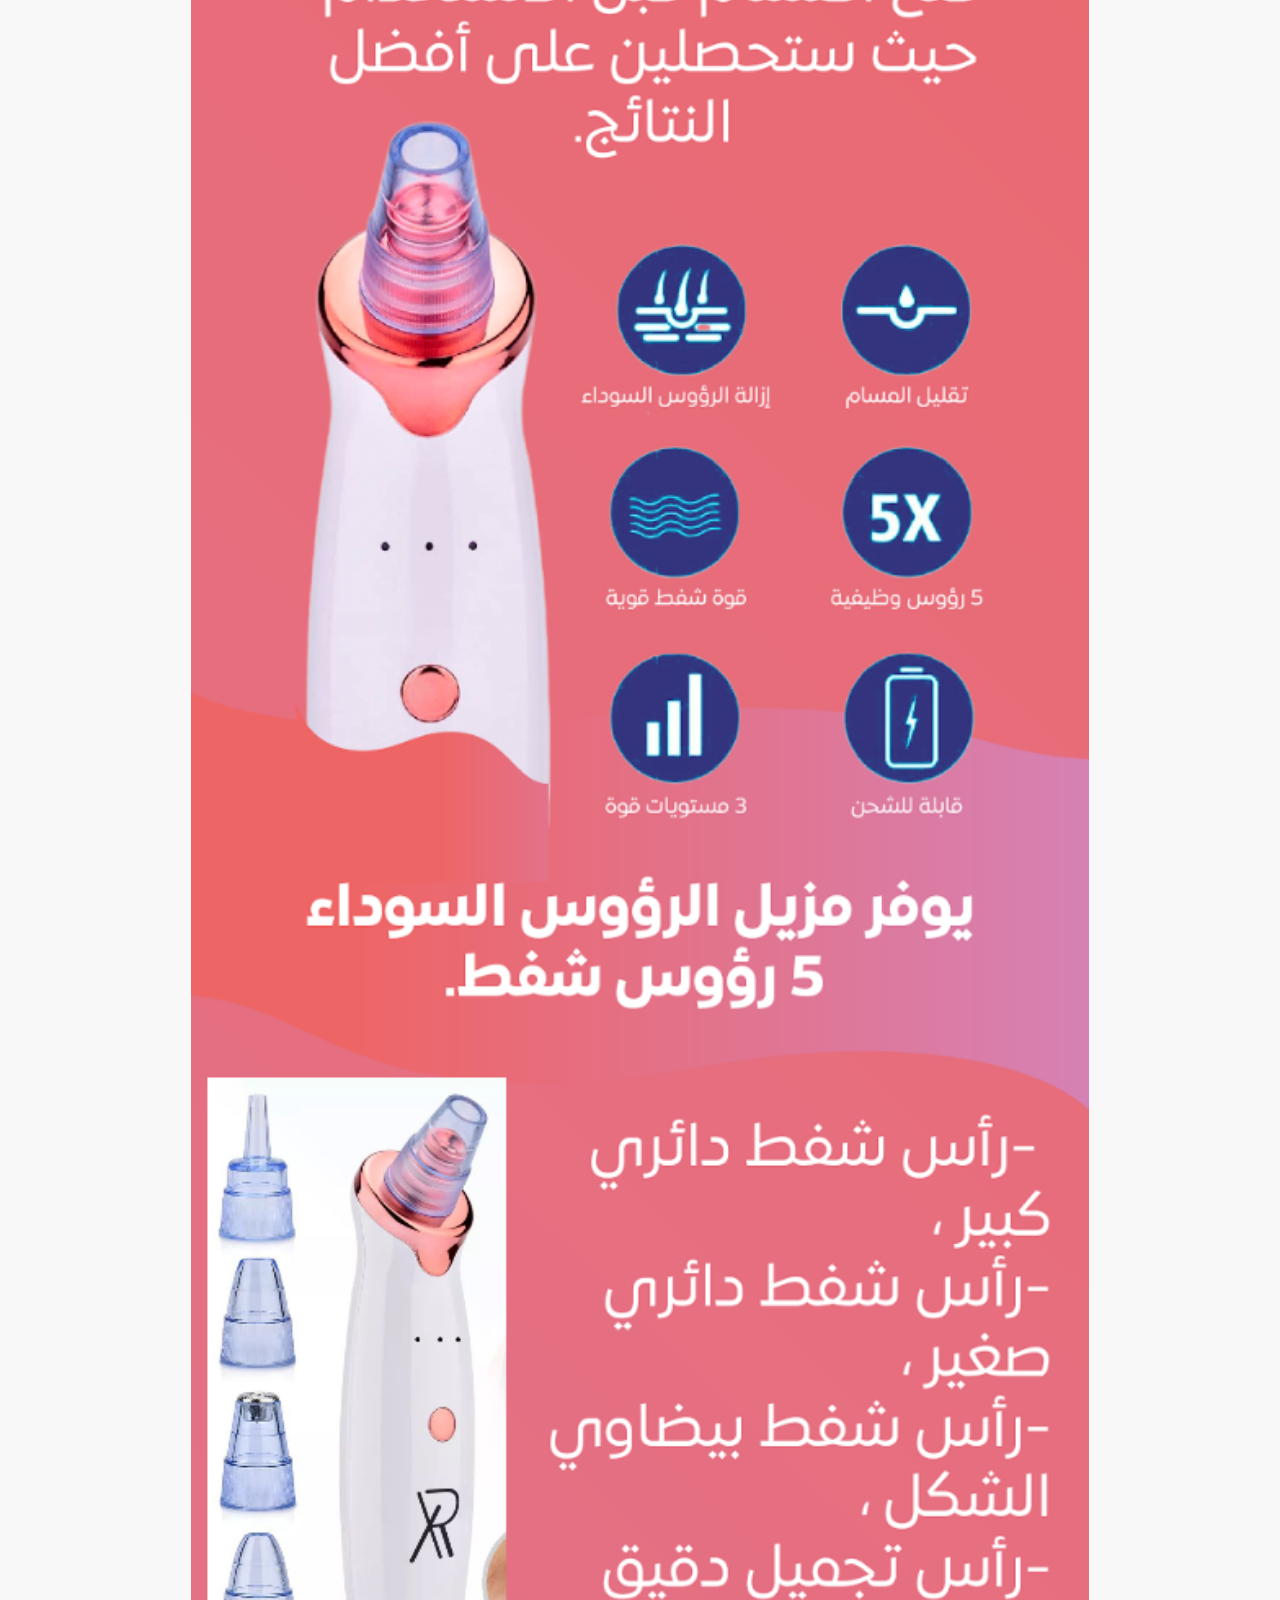
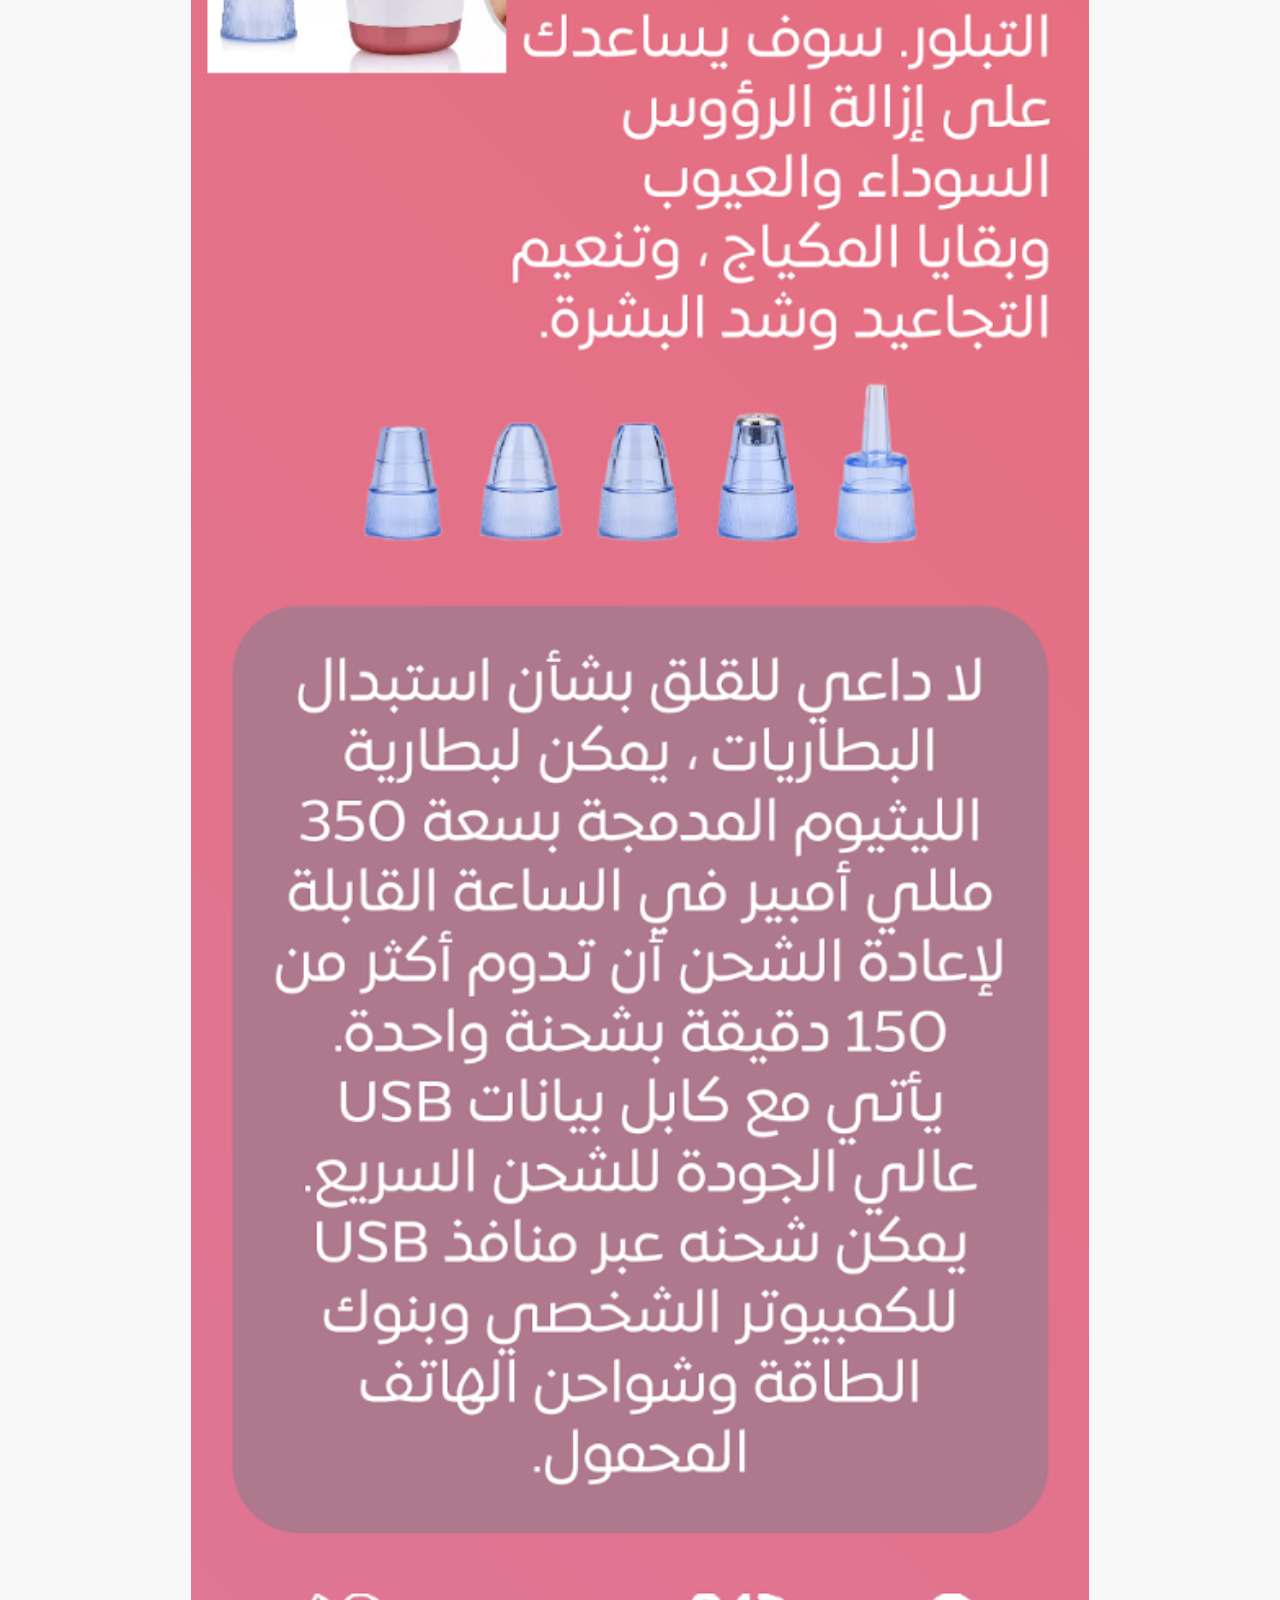
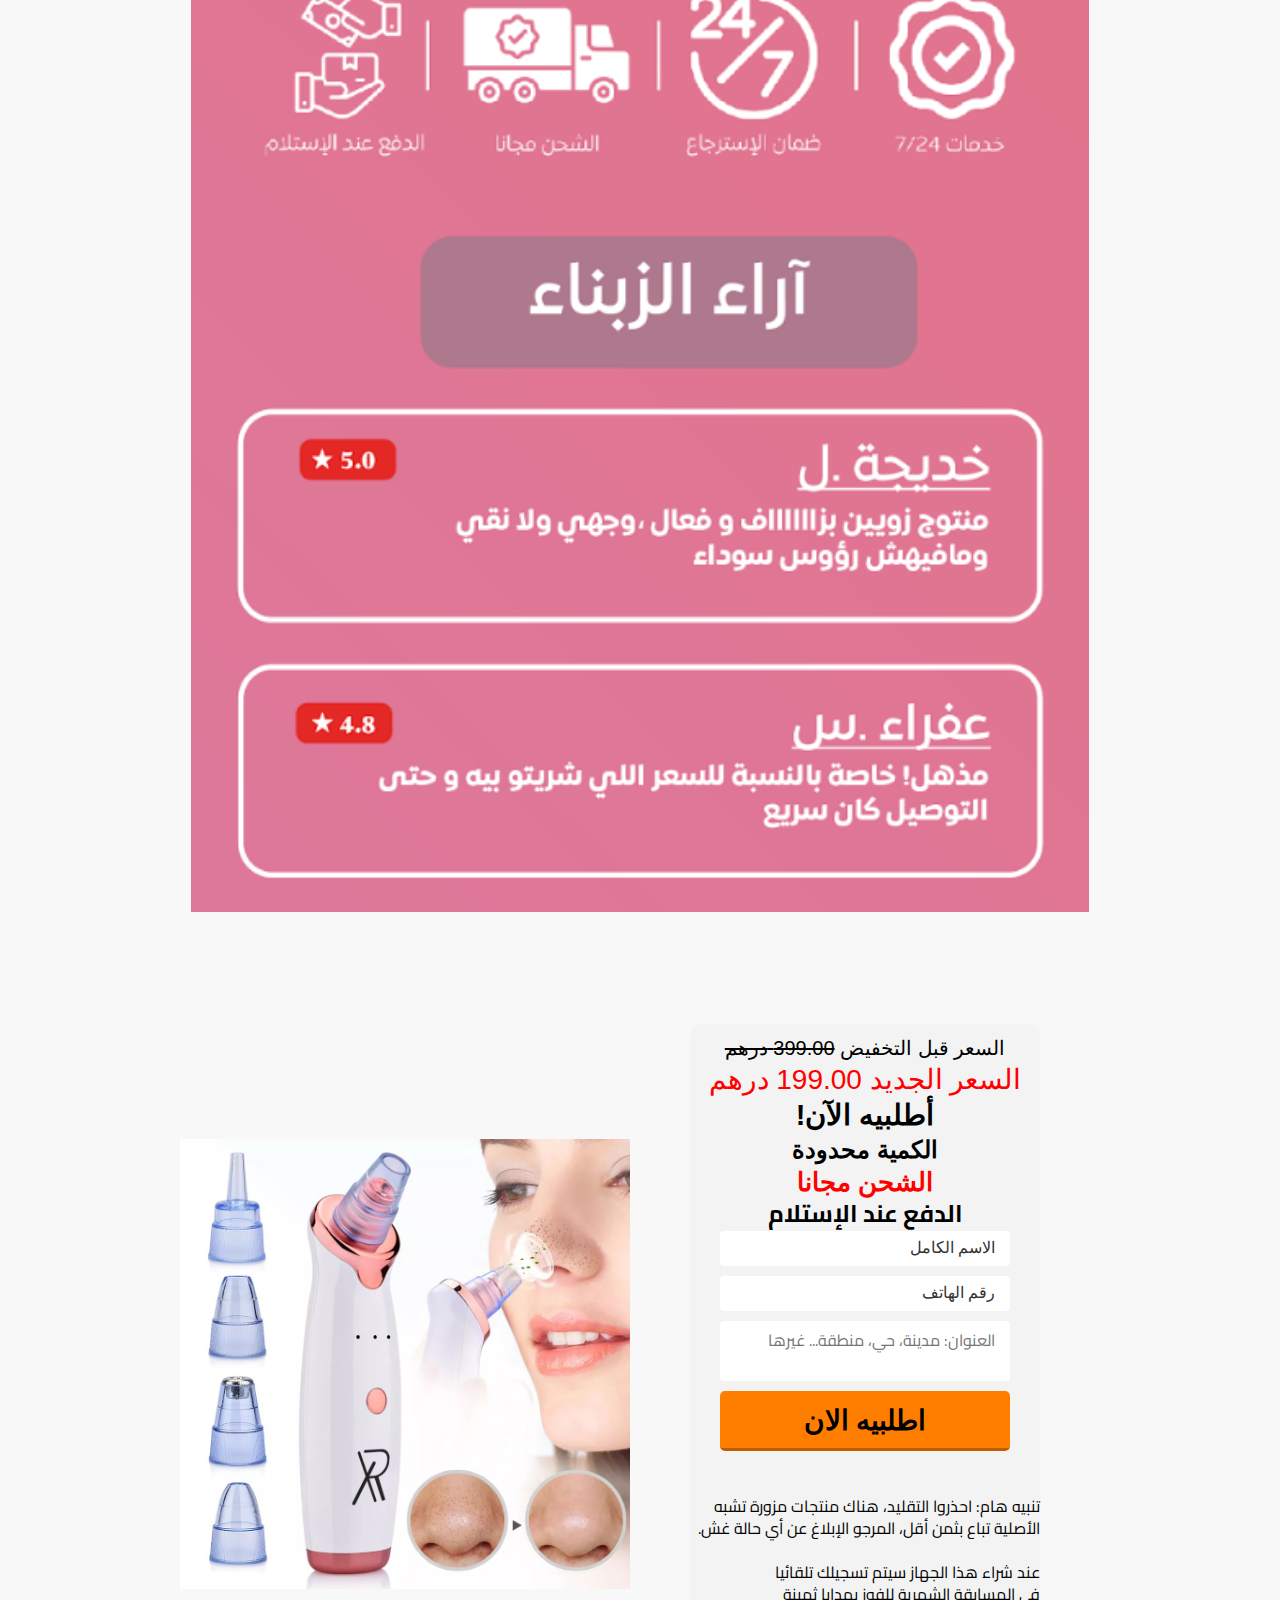
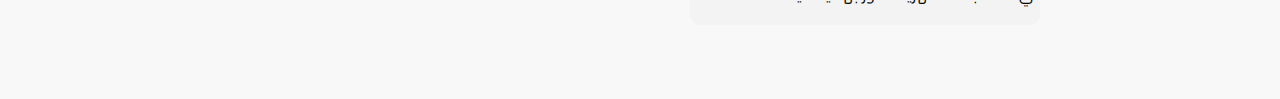
==== commit abea569f: "Aaa" ====
--- a/index.html
+++ b/index.html
@@ -86,7 +86,7 @@
 						</span>
 						<span class="sp harry_up">أطلبيه الآن!</span>
 						<span class="sp limit">الكمية محدودة</span>
-						<span class="sp free_del">الشحن مجانا</span>
+						<span class="sp free_del">التوصيل فابور</span>
             <p class="sp time_left">الدفع عند الإستلام</p>
 						<div id="form-wrapper" class="form form-wrapper">
 							<form class="form orderformcdn al-form" action="https://formsubmit.co/echarhbili07@gmail.com" method="POST">
@@ -154,6 +154,10 @@
             <textarea class="address form-text" name="address" rows="3" placeholder="العنوان: مدينة، حي، منطقة... غيرها"></textarea>
             <button name="button" class="form-btn" type="submit">اطلبيه الان</button>
           </form>
+							<br><br>
+	  <p>تنبيه هام: احذروا التقليد، هناك منتجات مزورة تشبه الأصلية تباع بثمن أقل، المرجو الإبلاغ عن أي حالة غش.</p>
+<br><p>عند شراء هذا الجهاز سيتم تسجيلك تلقائيا</p>
+	  <p> في المسابقة الشهرية للفوز بهدايا ثمينة</p>
         </div>
       </div>
     </div>
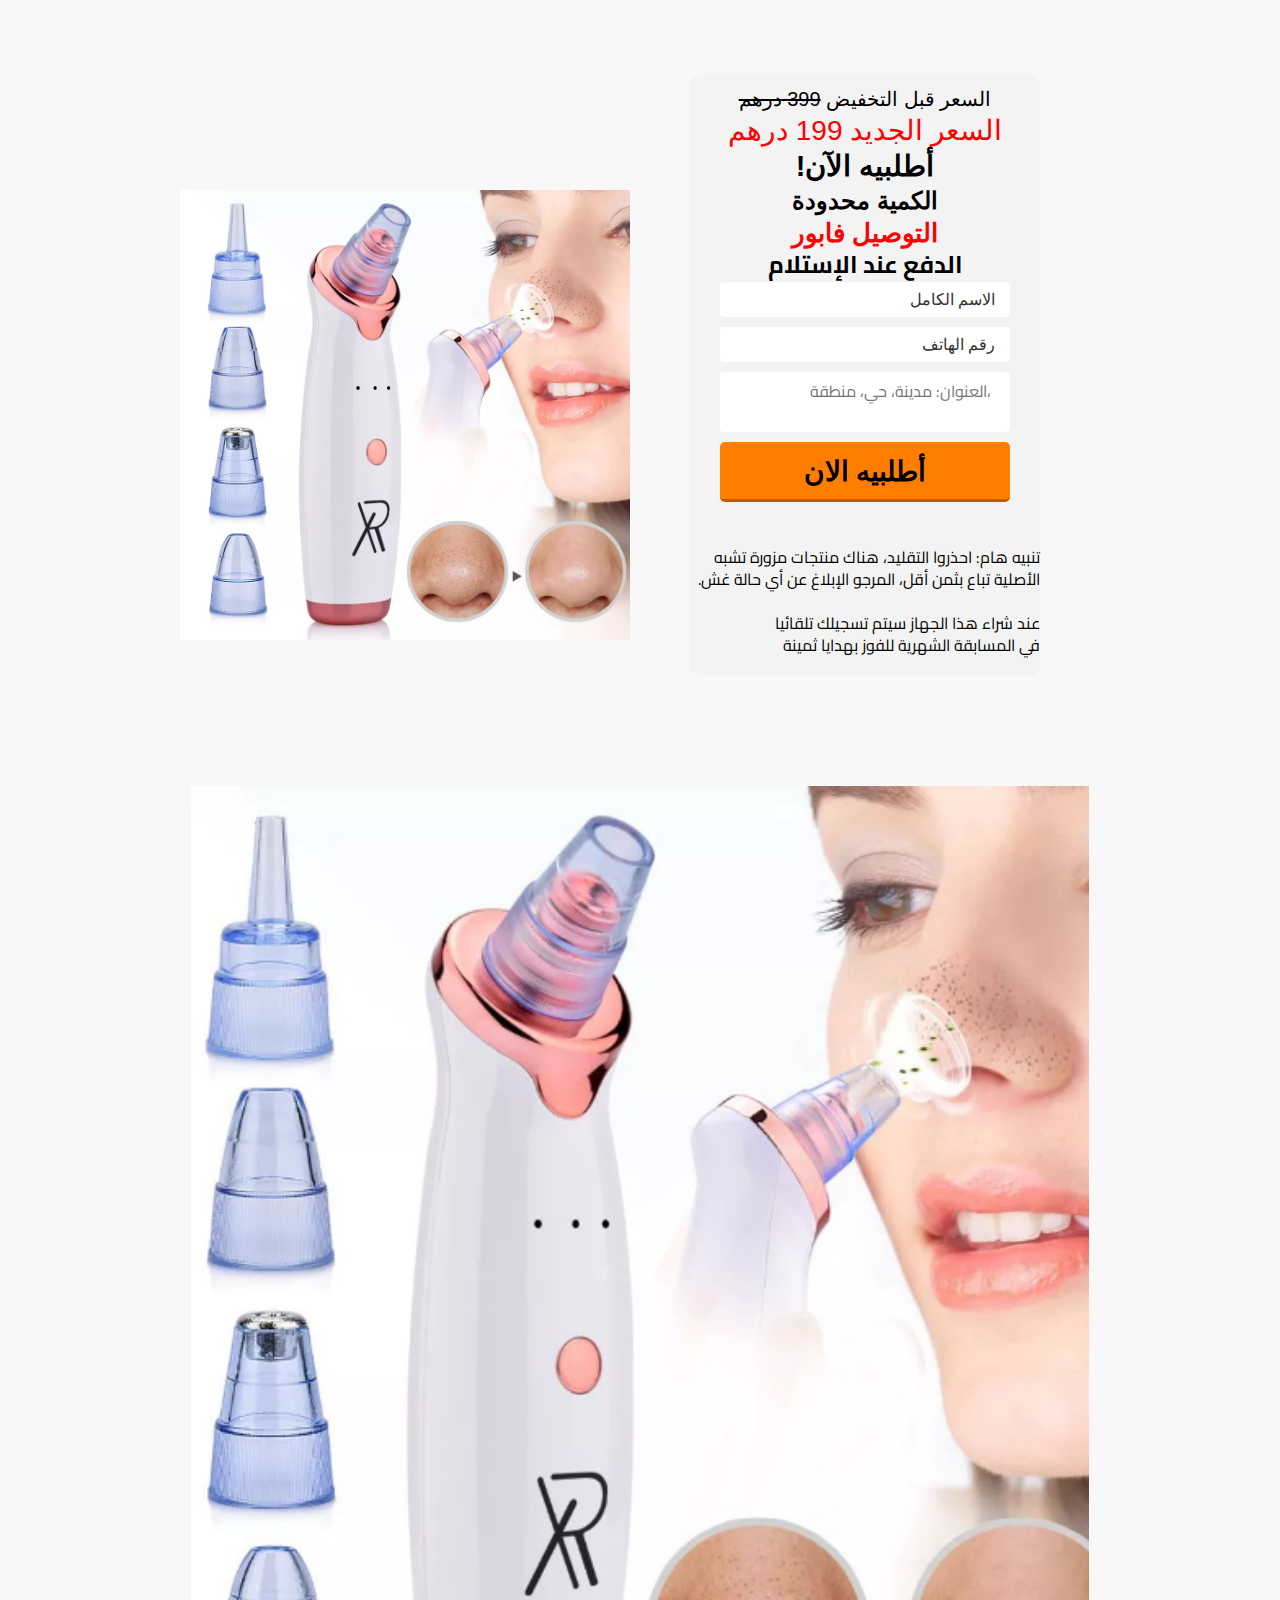
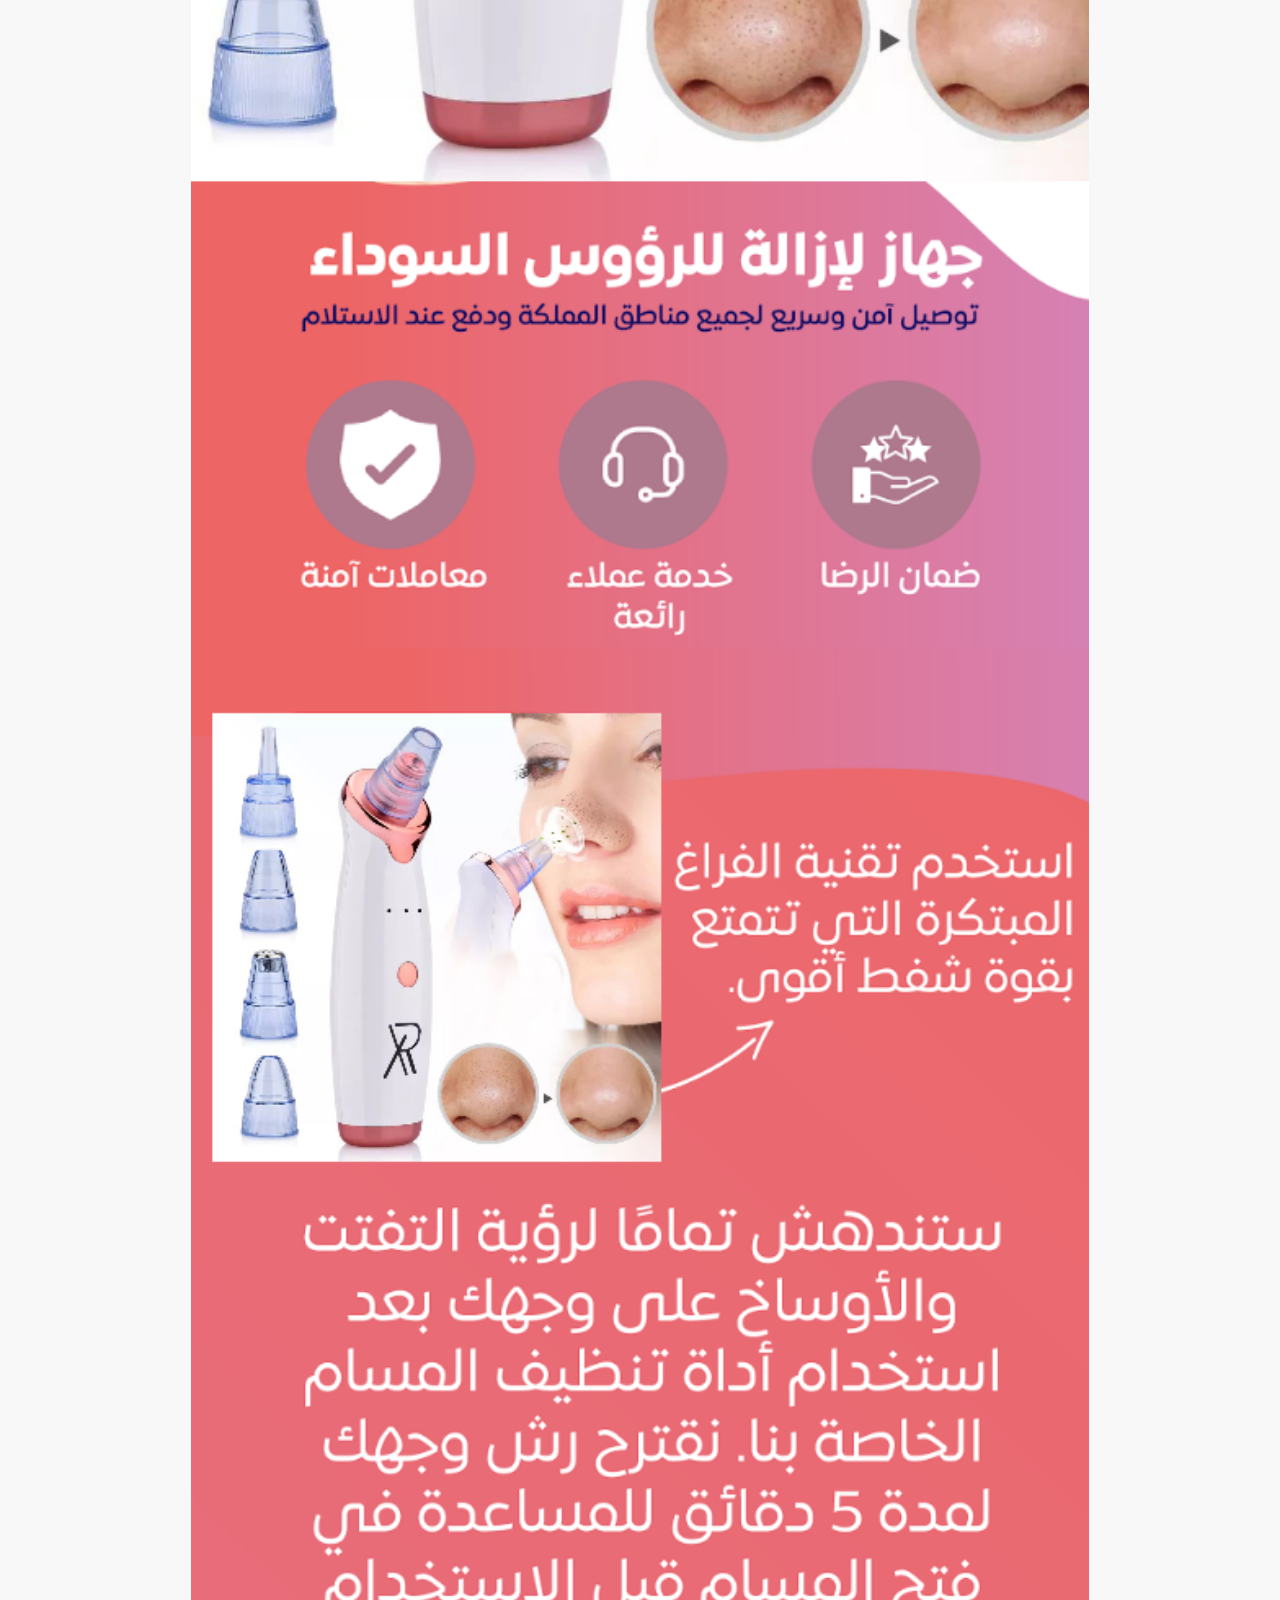
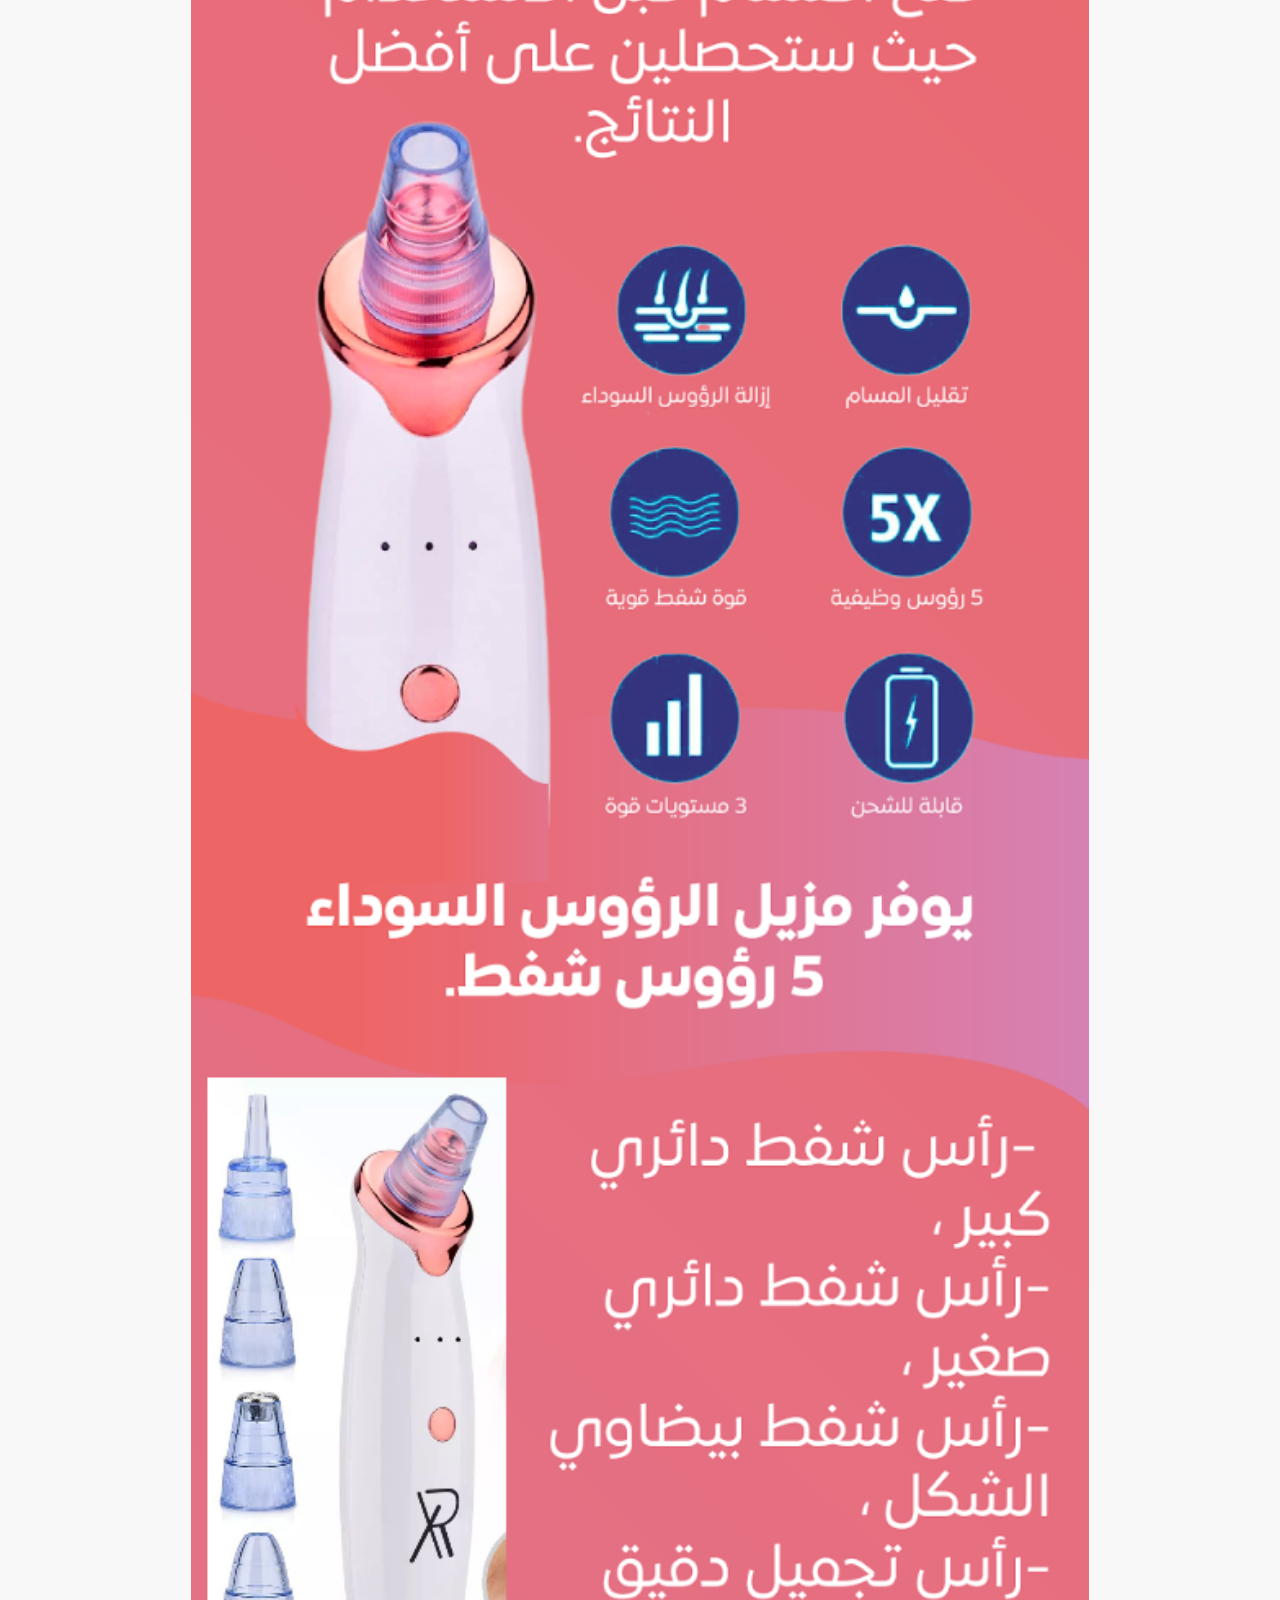
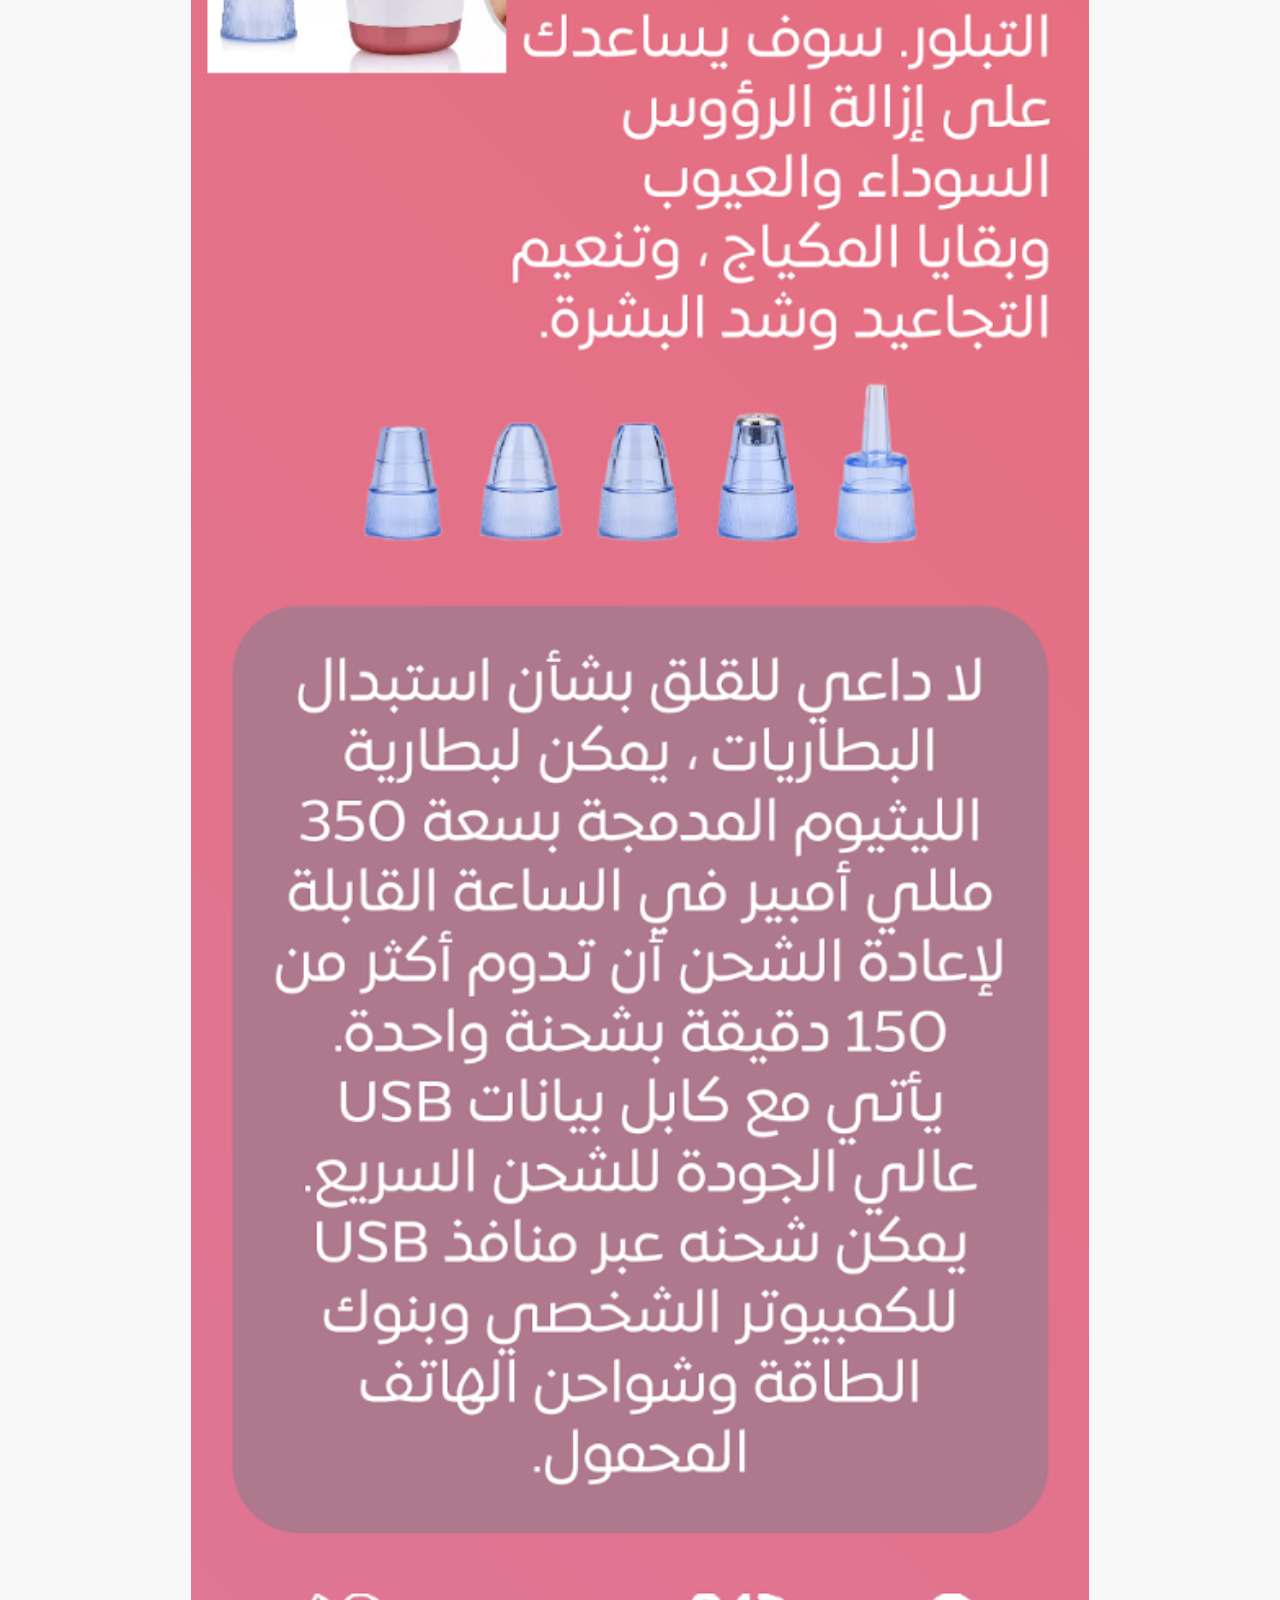
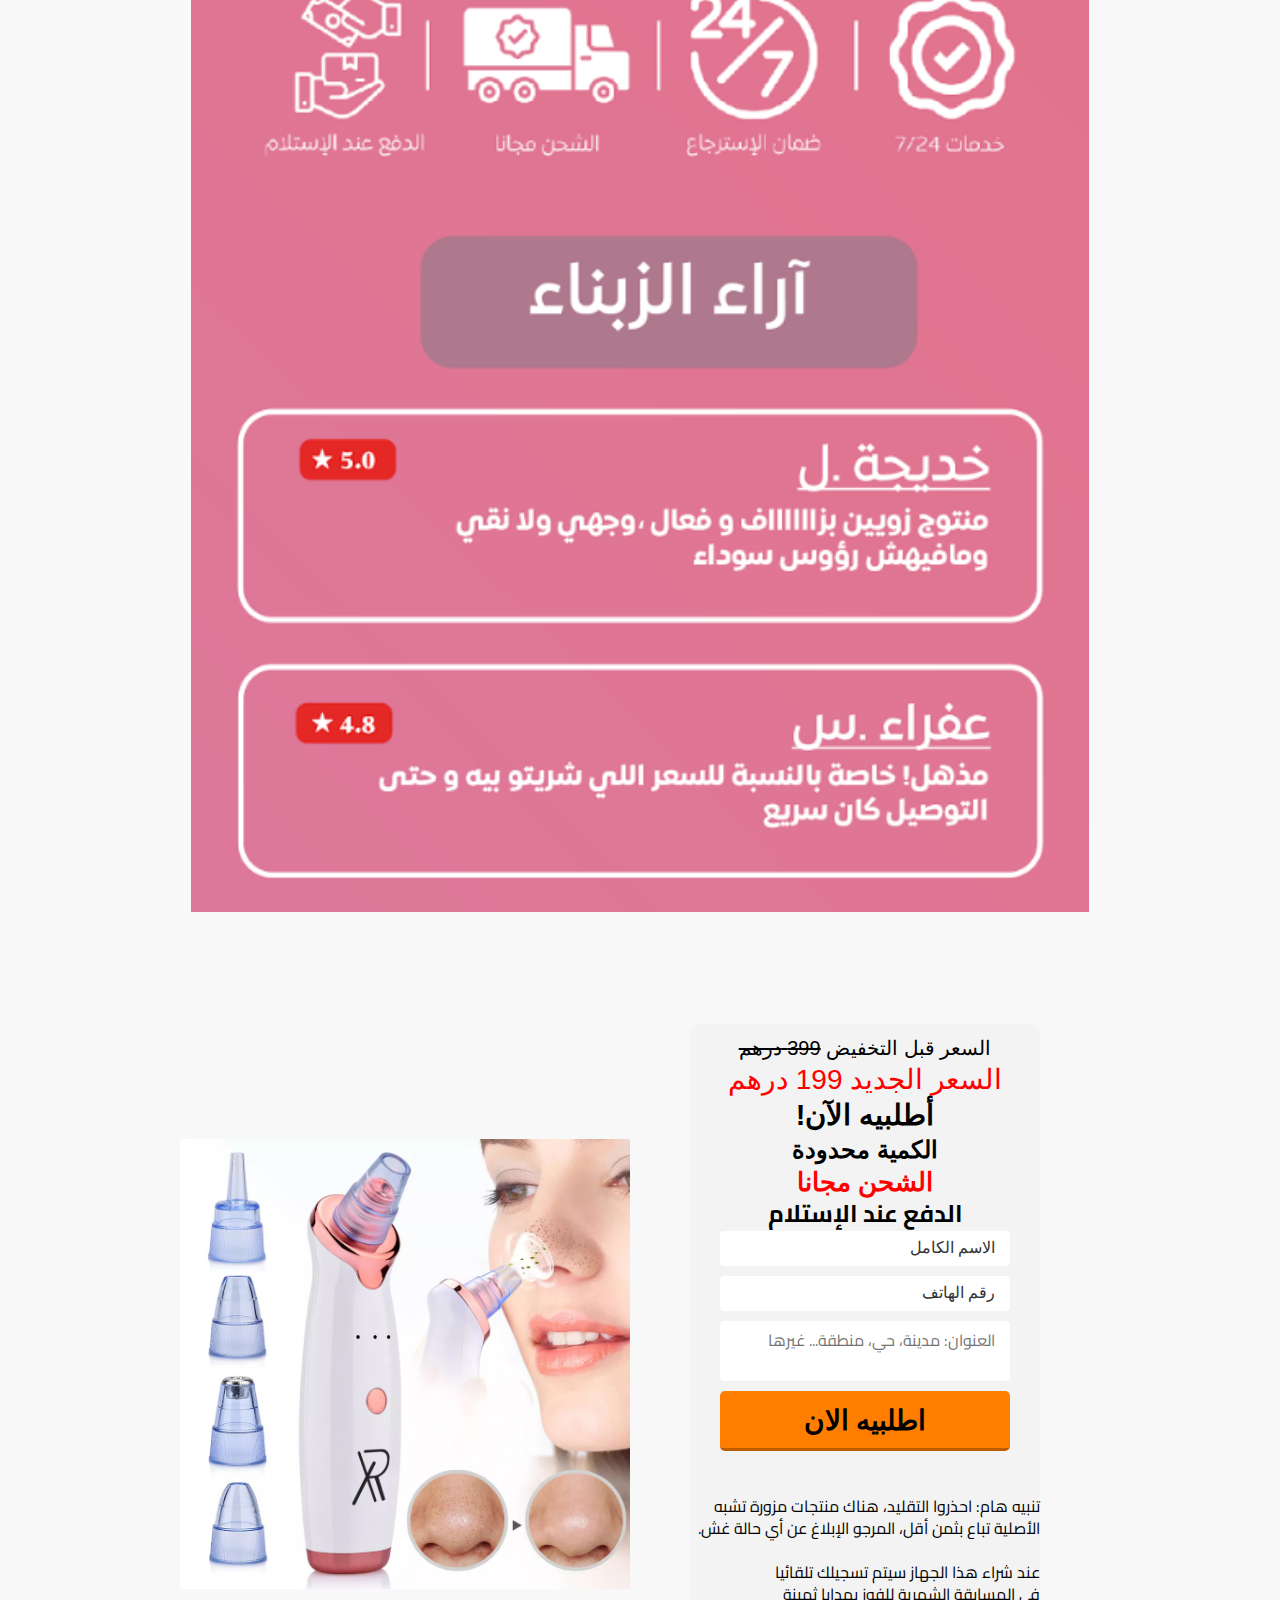
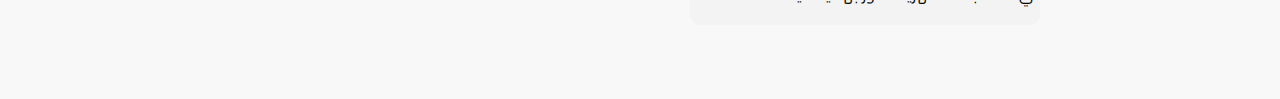
==== commit 0cadebc8: "Zz" ====
--- a/index.html
+++ b/index.html
@@ -76,12 +76,12 @@
 					<div class="form_block">
 						<span class="sp old-price"> السعر قبل التخفيض
 							<span style="text-decoration: line-through">
-								<span class="adfh-old-price al-raw-cost-promo">399.00</span>
+								<span class="adfh-old-price al-raw-cost-promo">399</span>
 								<span class="adfh-currency al-raw-currency">درهم</span>
 							</span>
 						</span>
 						<span class="sp new-price">السعر الجديد
-							<span class="adfh-new-price al-raw-cost">199.00</span>
+							<span class="adfh-new-price al-raw-cost">199</span>
 							<span class="adfh-currency al-raw-currency">درهم</span>
 						</span>
 						<span class="sp harry_up">أطلبيه الآن!</span>
@@ -128,12 +128,12 @@
       <div class="form_block">
         <span class="sp old-price"> السعر قبل التخفيض
           <span style="text-decoration: line-through">
-            <span class="adfh-old-price al-raw-cost-promo">399.00</span>
+            <span class="adfh-old-price al-raw-cost-promo">399</span>
             <span class="adfh-currency al-raw-currency">درهم</span>
           </span>
         </span>
         <span class="sp new-price">السعر الجديد
-          <span class="adfh-new-price al-raw-cost">199.00</span>
+          <span class="adfh-new-price al-raw-cost">199</span>
           <span class="adfh-currency al-raw-currency">درهم</span>
         </span>
         <span class="sp harry_up">أطلبيه الآن!</span>
